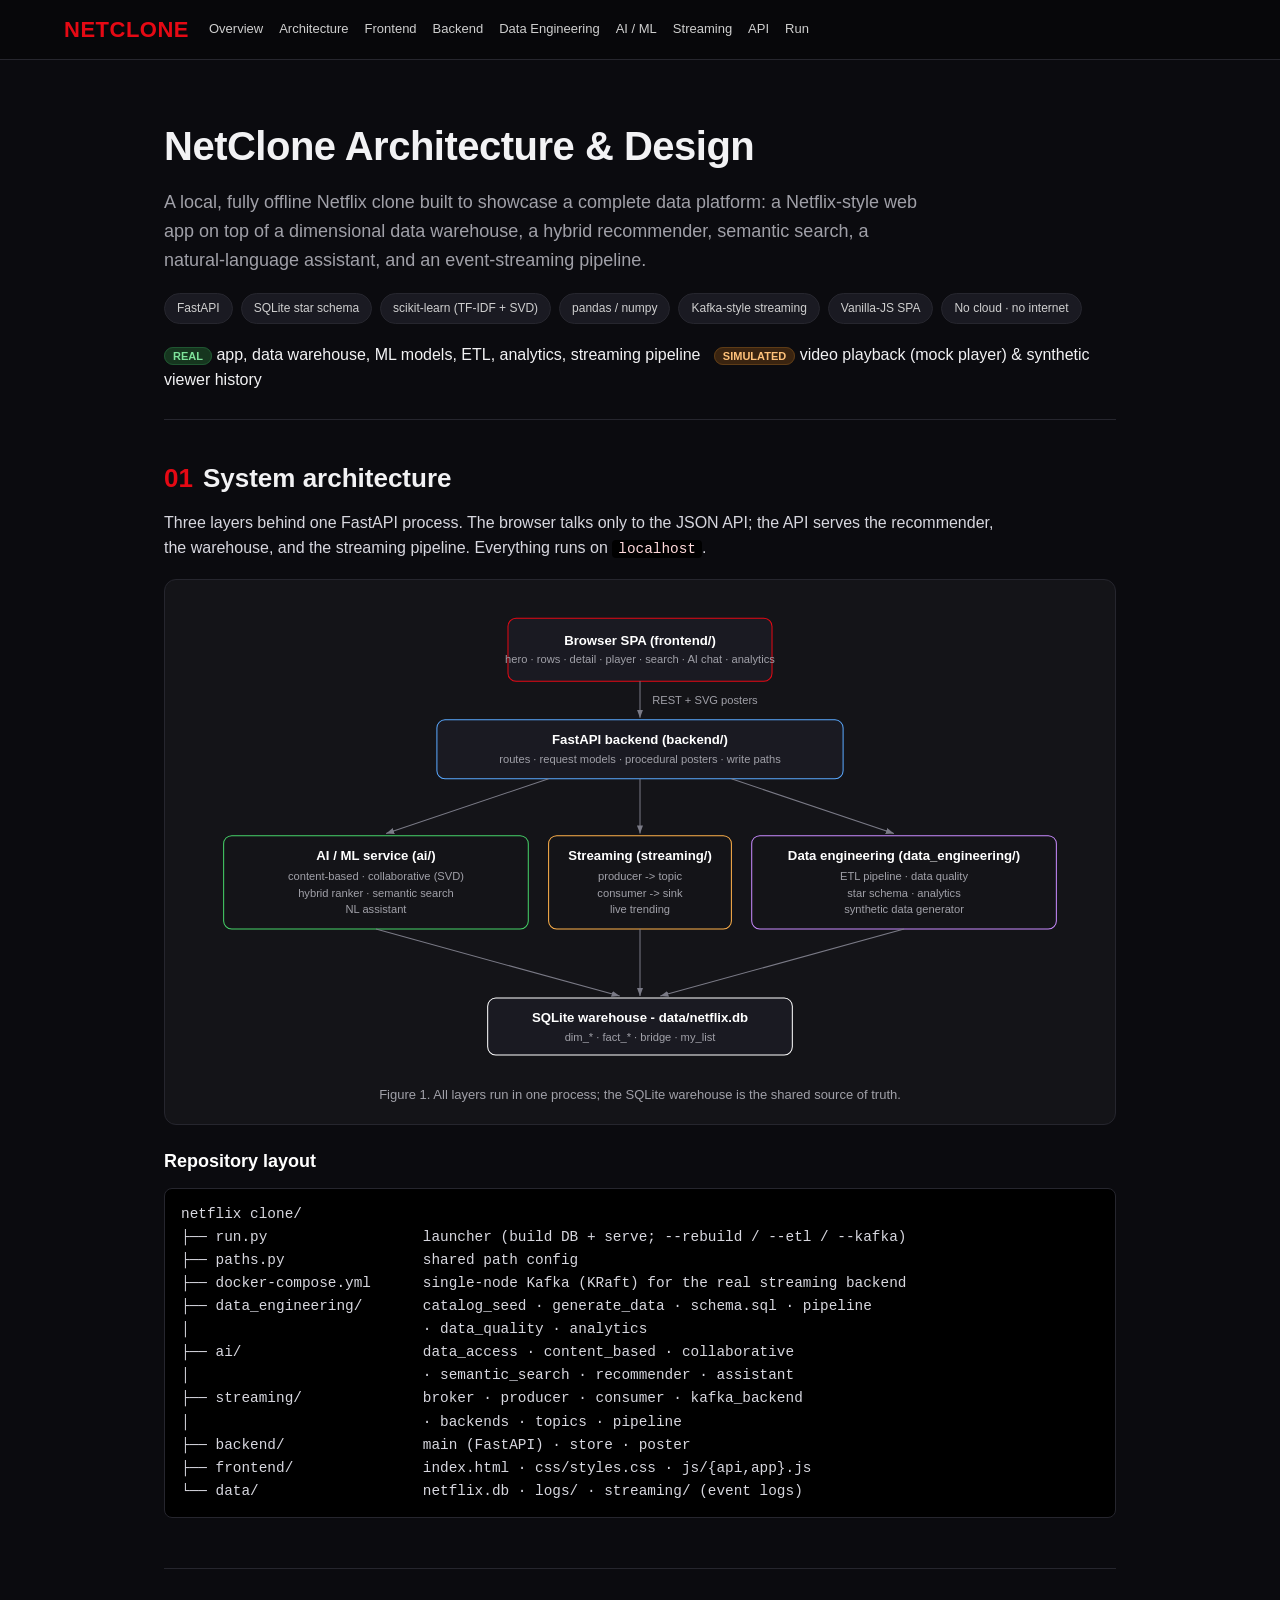
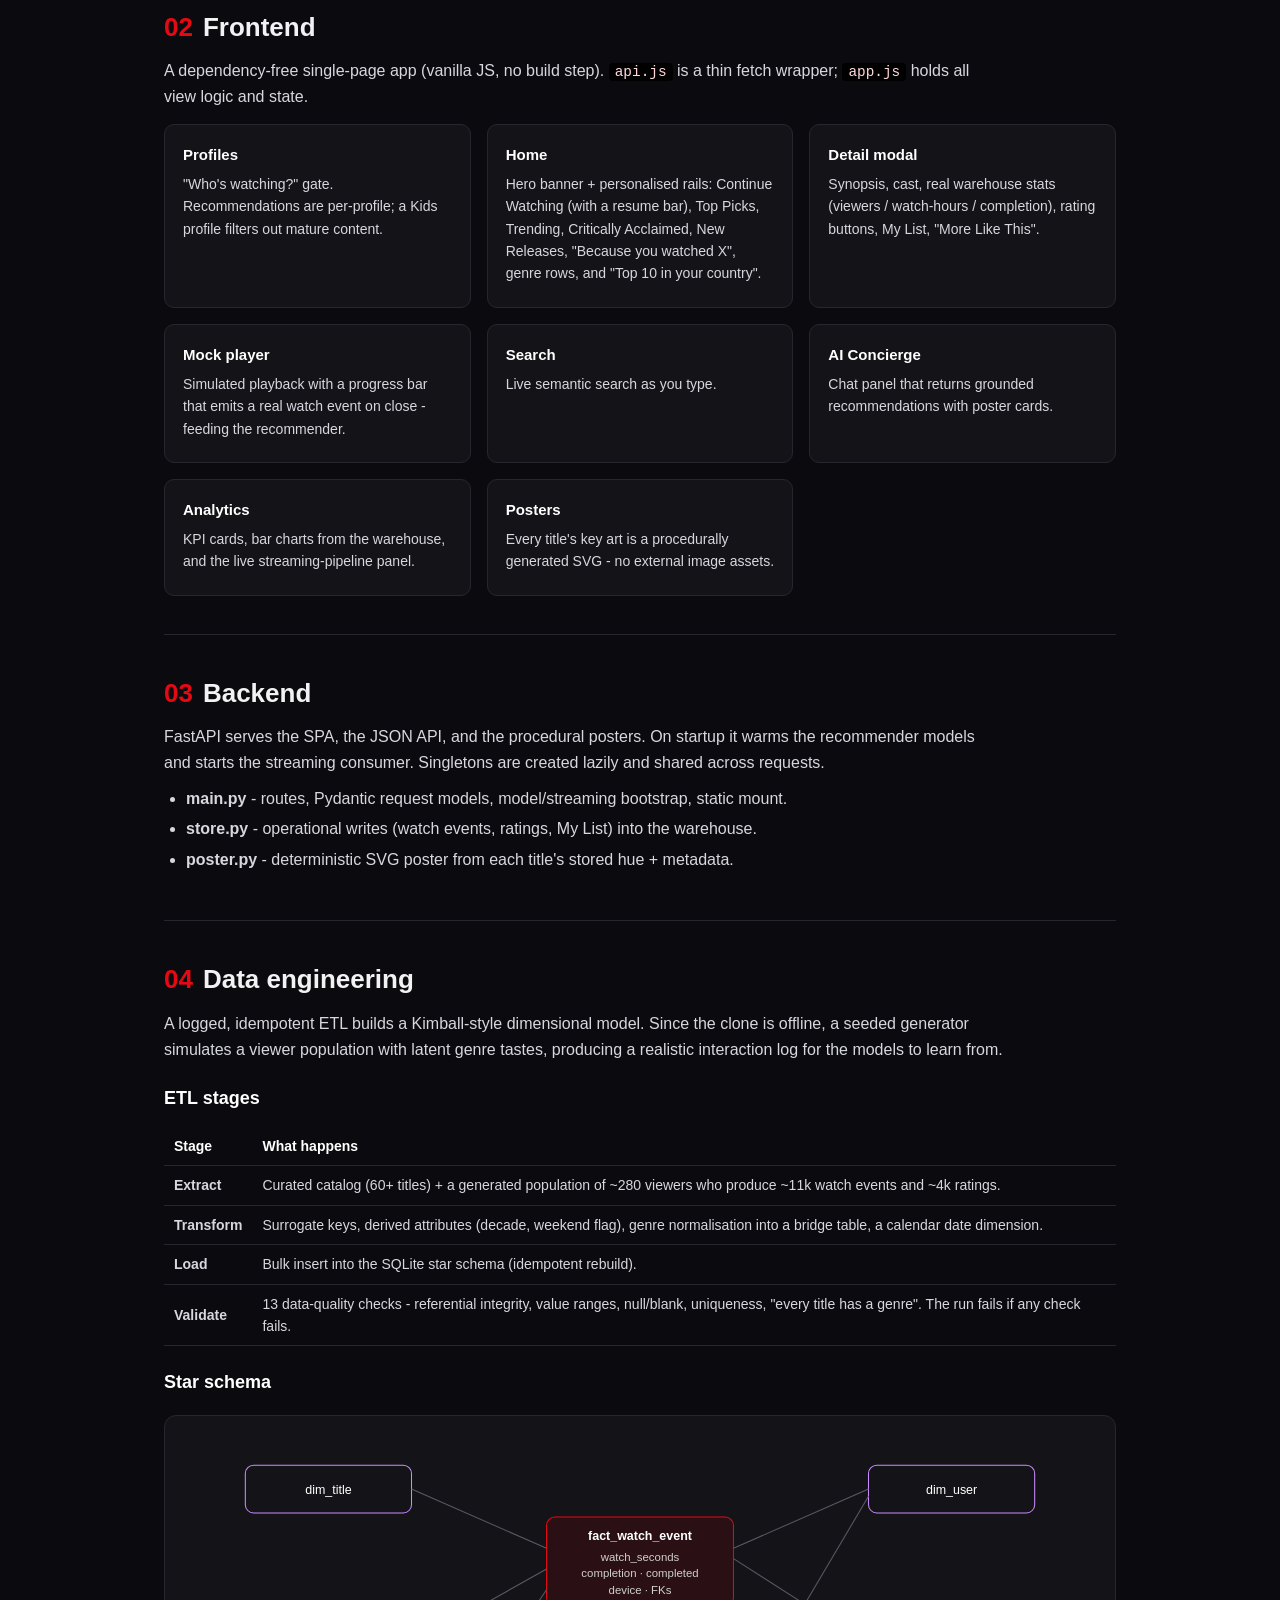
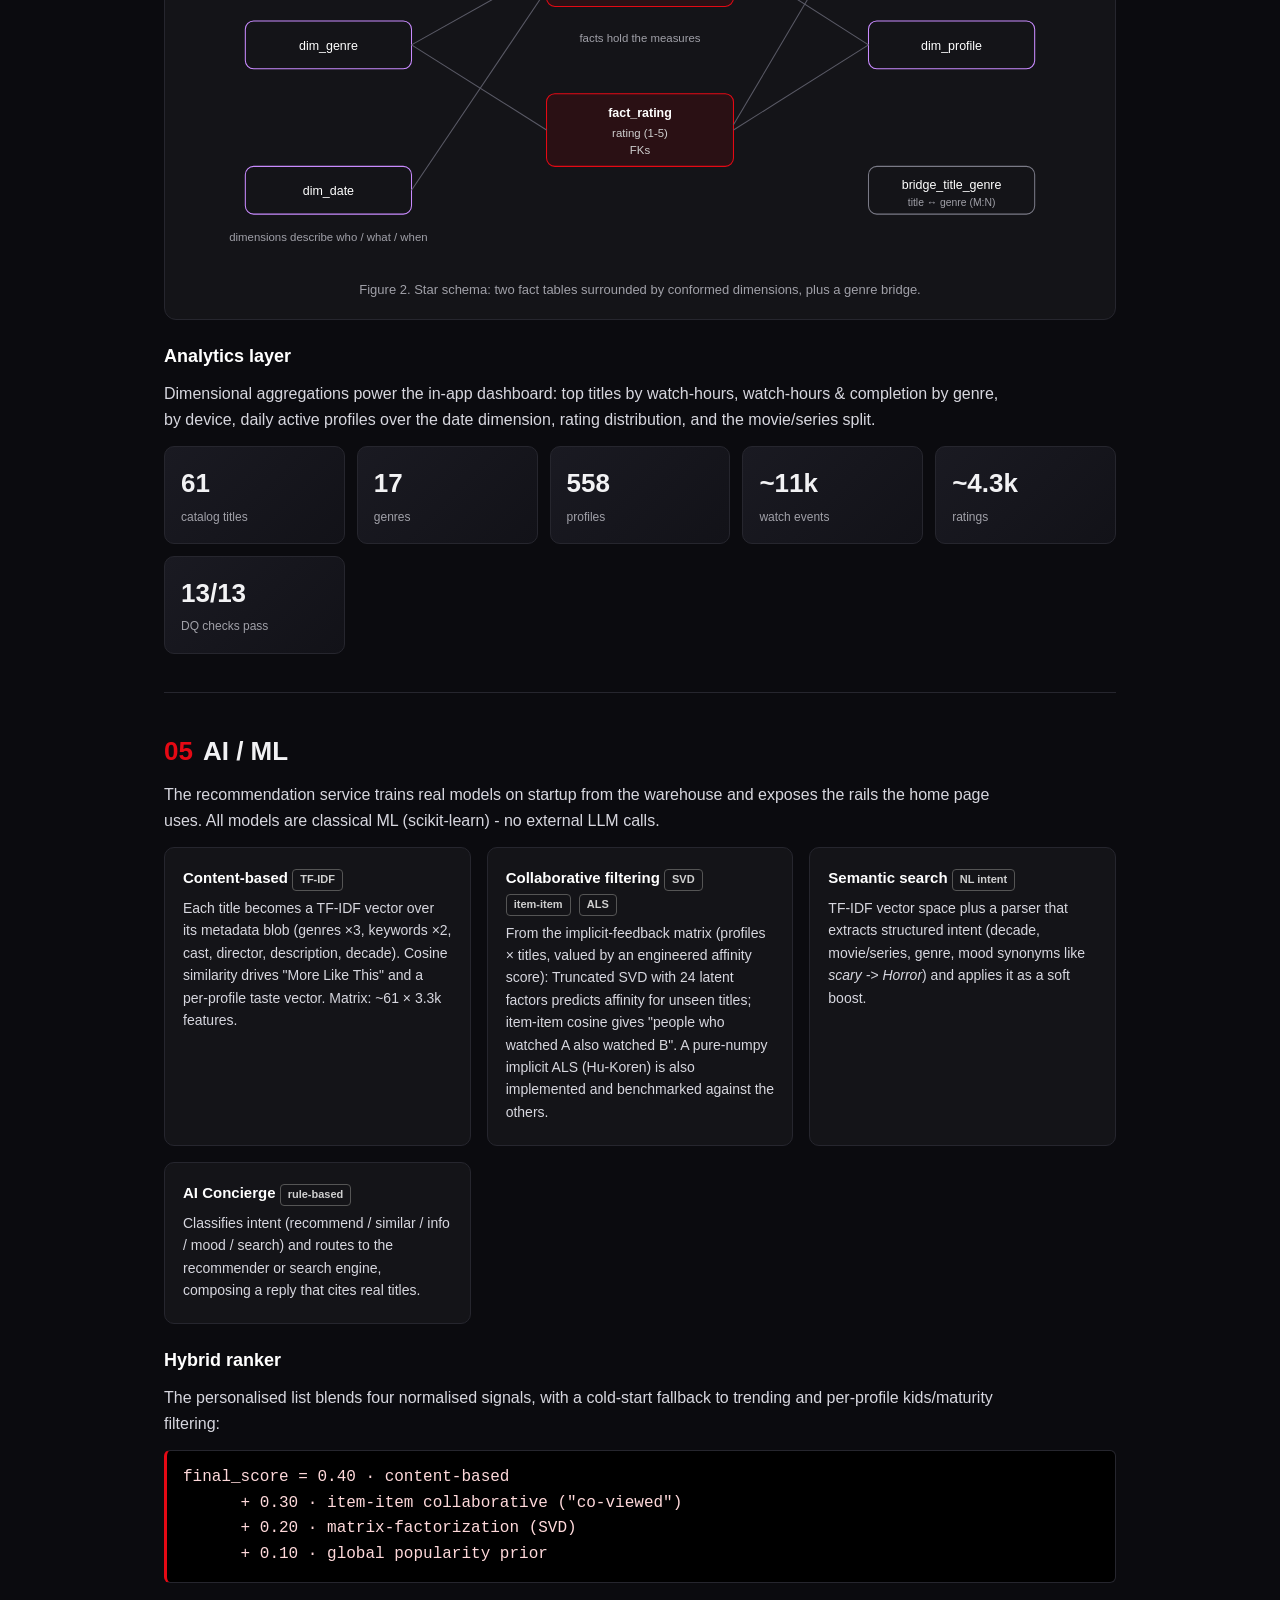
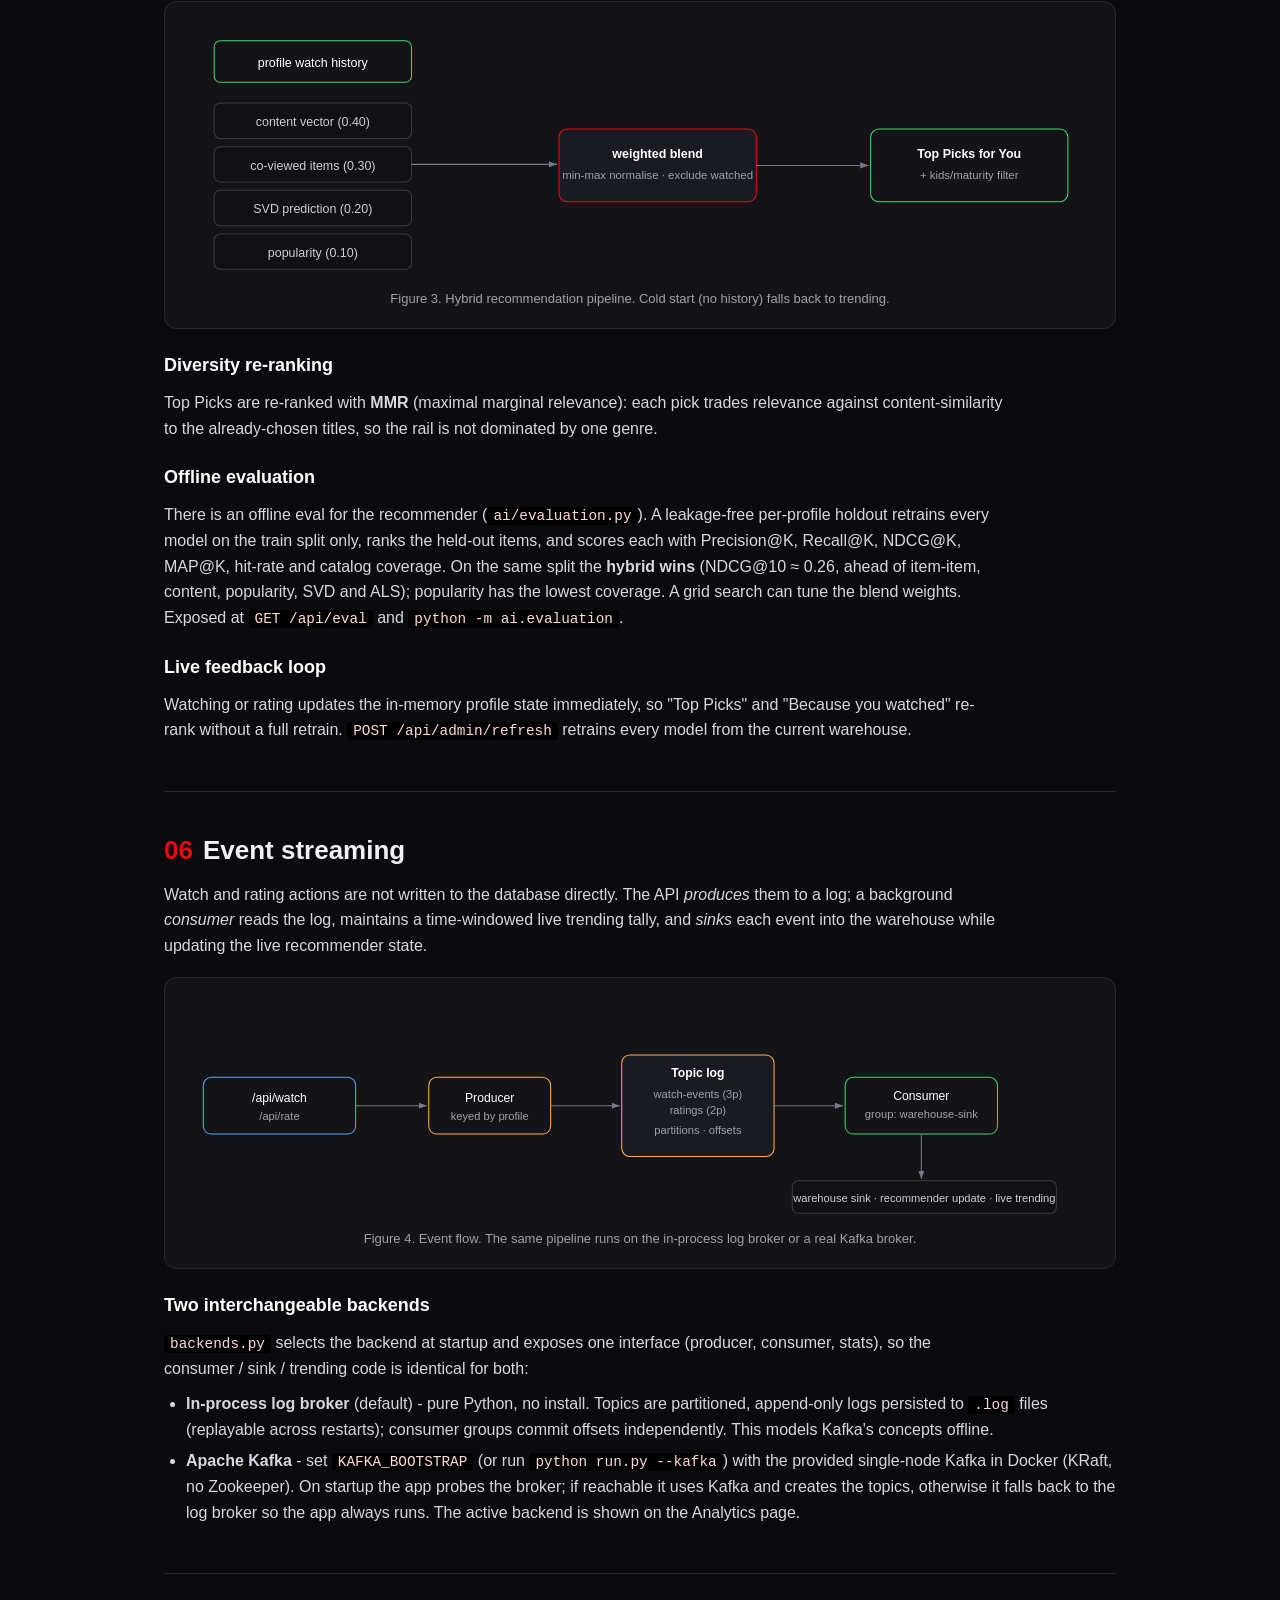
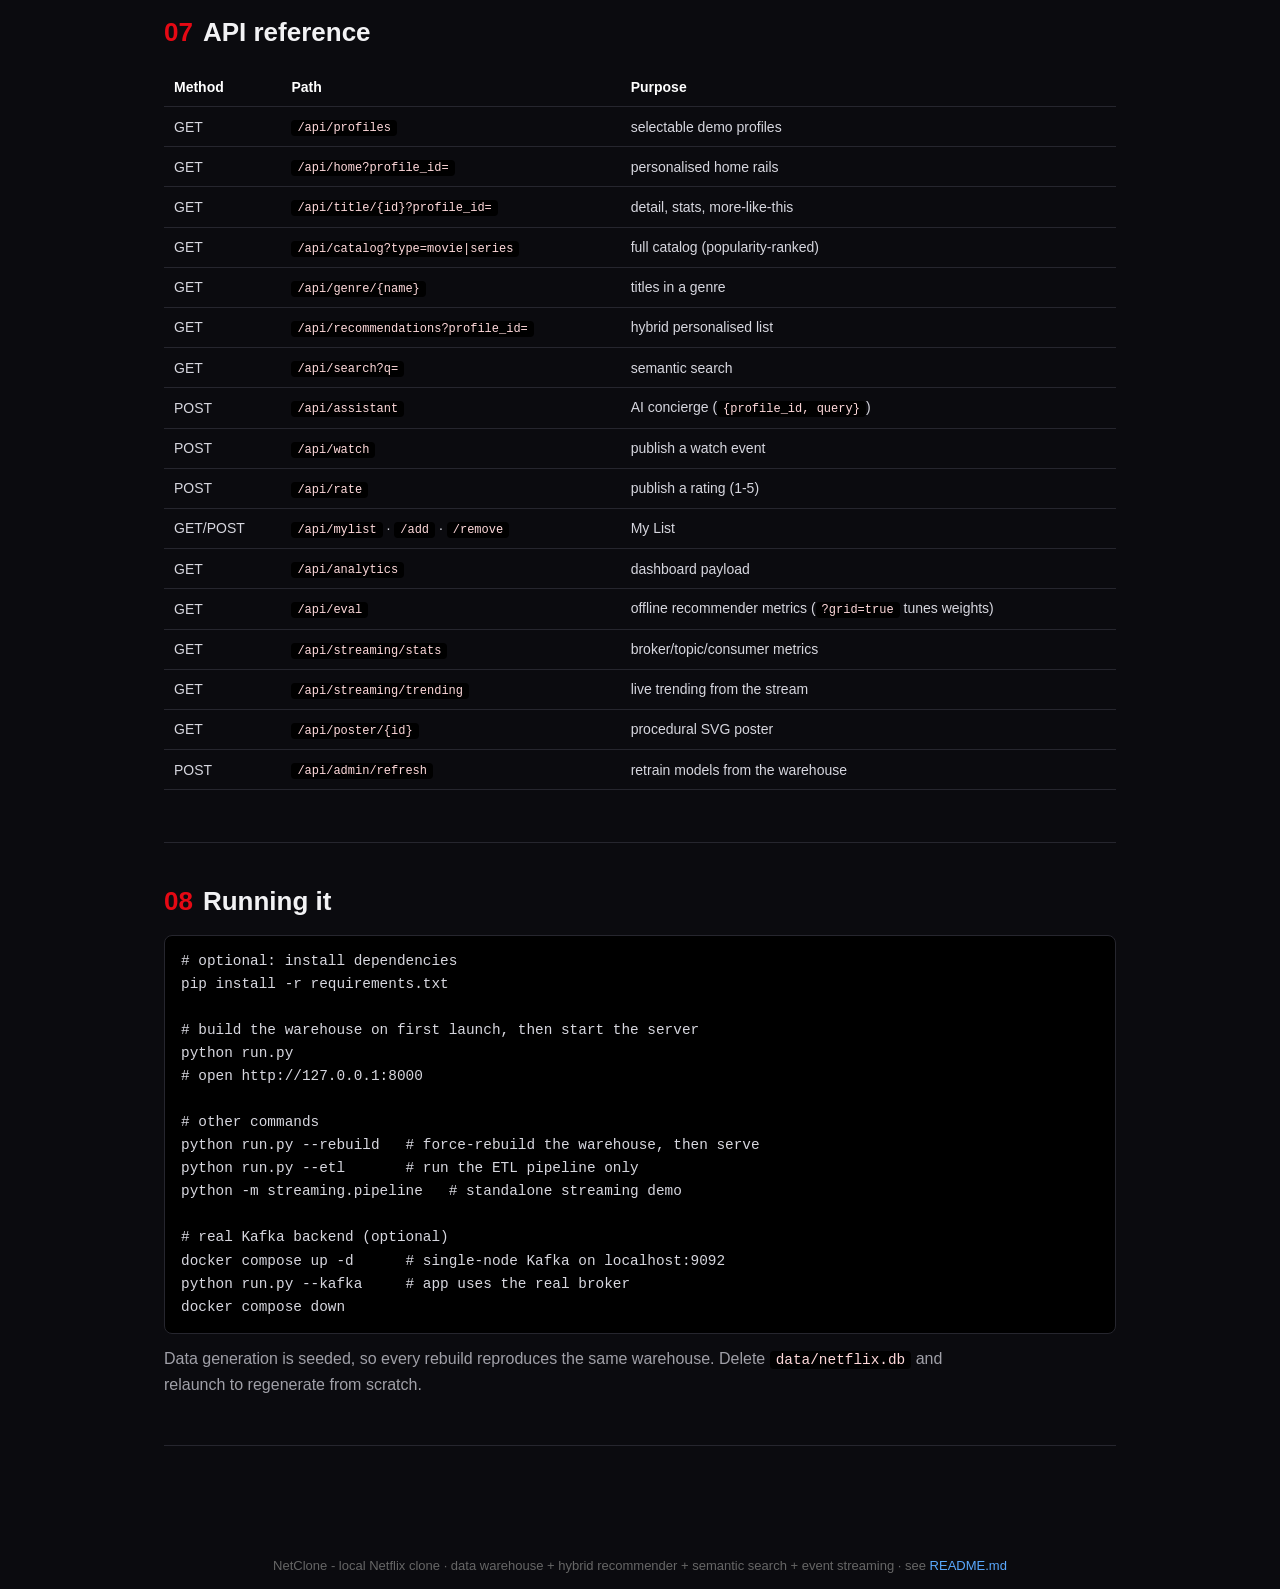
==== ARCHITECTURE.html @ 154ec62e "Add architecture docs and in-app route Introduces a new `ARCHITECTURE.html` with detailed system/des" ====
<!DOCTYPE html>
<html lang="en">
<head>
<meta charset="UTF-8" />
<meta name="viewport" content="width=device-width, initial-scale=1.0" />
<title>NetClone Architecture &amp; Design</title>
<style>
  :root{
    --bg:#0b0b0f; --panel:#141418; --panel2:#1a1a22; --line:#26262e;
    --red:#e50914; --text:#f2f2f4; --muted:#a0a0a8; --accent:#46d369; --blue:#5aa9ff;
  }
  *{box-sizing:border-box;margin:0;padding:0}
  html{scroll-behavior:smooth}
  body{background:var(--bg);color:var(--text);font-family:"Segoe UI",Roboto,Helvetica,Arial,sans-serif;line-height:1.6}
  a{color:var(--blue);text-decoration:none}
  a:hover{text-decoration:underline}
  code{background:#000;padding:1px 6px;border-radius:4px;font-family:Consolas,Menlo,monospace;font-size:.9em;color:#ffd9db}
  pre{background:#000;border:1px solid var(--line);border-radius:8px;padding:14px 16px;overflow:auto;margin:12px 0}
  pre code{background:none;padding:0;color:#d7d7df}

  header.top{position:sticky;top:0;z-index:10;background:rgba(8,8,11,.94);border-bottom:1px solid var(--line);
    display:flex;align-items:center;gap:20px;padding:12px 5vw;flex-wrap:wrap;backdrop-filter:blur(6px)}
  header.top .brand{color:var(--red);font-weight:900;font-size:22px;letter-spacing:.5px}
  header.top nav{display:flex;gap:16px;flex-wrap:wrap}
  header.top nav a{color:#cfcfcf;font-size:13px}
  header.top nav a:hover{color:#fff;text-decoration:none}

  .wrap{max-width:1080px;margin:0 auto;padding:0 5vw 80px}
  .hero{padding:54px 0 26px;border-bottom:1px solid var(--line)}
  .hero h1{font-size:40px;font-weight:900;letter-spacing:-.5px}
  .hero p.lead{color:var(--muted);font-size:18px;margin-top:10px;max-width:760px}
  .badges{display:flex;gap:8px;flex-wrap:wrap;margin-top:18px}
  .badge{background:var(--panel2);border:1px solid var(--line);border-radius:20px;padding:5px 12px;font-size:12px;color:#cfcfcf}

  section{padding:38px 0;border-bottom:1px solid var(--line)}
  section h2{font-size:26px;font-weight:800;margin-bottom:6px}
  section h2 .num{color:var(--red);margin-right:10px}
  section h3{font-size:18px;margin:22px 0 8px;color:#fff}
  section p{color:#d7d7df;margin:10px 0;max-width:840px}
  section ul{margin:10px 0 10px 22px;color:#d7d7df}
  section li{margin:5px 0}
  .muted{color:var(--muted)}
  .grid2{display:grid;grid-template-columns:repeat(auto-fit,minmax(280px,1fr));gap:16px;margin-top:14px}
  .card{background:var(--panel);border:1px solid var(--line);border-radius:10px;padding:18px}
  .card h4{font-size:15px;margin-bottom:6px;color:#fff}
  .card p{font-size:14px;margin:4px 0}
  .tag{display:inline-block;border:1px solid #555;border-radius:4px;padding:1px 7px;font-size:11px;color:#cfcfcf;margin-right:4px}
  .figure{background:var(--panel);border:1px solid var(--line);border-radius:12px;padding:18px;margin:18px 0;overflow:auto}
  .figure svg{display:block;margin:0 auto;width:100%;height:auto;max-width:920px}
  .cap{color:var(--muted);font-size:13px;text-align:center;margin-top:10px}

  table{width:100%;border-collapse:collapse;margin:14px 0;font-size:14px}
  th,td{text-align:left;padding:8px 10px;border-bottom:1px solid var(--line)}
  th{color:#fff;font-weight:700}
  td{color:#d7d7df}
  td code{font-size:12px}
  .kpis{display:grid;grid-template-columns:repeat(auto-fit,minmax(150px,1fr));gap:12px;margin-top:14px}
  .kpi{background:linear-gradient(135deg,#1a1a22,#121218);border:1px solid var(--line);border-radius:10px;padding:16px}
  .kpi .v{font-size:26px;font-weight:800}
  .kpi .l{color:var(--muted);font-size:12px;margin-top:3px}
  .formula{background:#000;border:1px solid var(--line);border-left:3px solid var(--red);border-radius:6px;
    padding:14px 16px;font-family:Consolas,monospace;color:#ffd9db;margin:14px 0;overflow:auto}
  footer{padding:30px 5vw;color:#666;font-size:13px;text-align:center}
  .pill{font-size:11px;padding:2px 8px;border-radius:10px;font-weight:700}
  .pill.real{background:#16361f;color:#7ee29a;border:1px solid #1f5631}
  .pill.sim{background:#3a2410;color:#ffc27a;border:1px solid #5e3c16}
</style>
</head>
<body>

<header class="top">
  <span class="brand">NETCLONE</span>
  <nav>
    <a href="#overview">Overview</a>
    <a href="#architecture">Architecture</a>
    <a href="#frontend">Frontend</a>
    <a href="#backend">Backend</a>
    <a href="#data">Data Engineering</a>
    <a href="#ai">AI / ML</a>
    <a href="#streaming">Streaming</a>
    <a href="#api">API</a>
    <a href="#run">Run</a>
  </nav>
</header>

<div class="wrap">

  <div class="hero" id="overview">
    <h1>NetClone Architecture &amp; Design</h1>
    <p class="lead">A local, fully offline Netflix clone built to showcase a complete data platform:
    a Netflix-style web app on top of a dimensional data warehouse, a hybrid recommender, semantic
    search, a natural-language assistant, and an event-streaming pipeline.</p>
    <div class="badges">
      <span class="badge">FastAPI</span>
      <span class="badge">SQLite star schema</span>
      <span class="badge">scikit-learn (TF-IDF + SVD)</span>
      <span class="badge">pandas / numpy</span>
      <span class="badge">Kafka-style streaming</span>
      <span class="badge">Vanilla-JS SPA</span>
      <span class="badge">No cloud · no internet</span>
    </div>
    <p style="margin-top:18px"><span class="pill real">REAL</span> app, data warehouse, ML models, ETL, analytics, streaming pipeline &nbsp;
       <span class="pill sim">SIMULATED</span> video playback (mock player) &amp; synthetic viewer history</p>
  </div>

  <!-- ARCHITECTURE -->
  <section id="architecture">
    <h2><span class="num">01</span>System architecture</h2>
    <p>Three layers behind one FastAPI process. The browser talks only to the JSON API; the API
    serves the recommender, the warehouse, and the streaming pipeline. Everything runs on
    <code>localhost</code>.</p>

    <div class="figure">
      <svg viewBox="0 0 900 470" xmlns="http://www.w3.org/2000/svg" font-family="Segoe UI, Arial" font-size="13">
        <defs>
          <marker id="arr" markerWidth="10" markerHeight="10" refX="8" refY="3" orient="auto">
            <path d="M0,0 L8,3 L0,6 Z" fill="#7a7a86"/>
          </marker>
        </defs>
        <!-- Browser -->
        <rect x="320" y="20" width="260" height="62" rx="8" fill="#1a1a22" stroke="#e50914"/>
        <text x="450" y="46" text-anchor="middle" fill="#fff" font-weight="700">Browser SPA (frontend/)</text>
        <text x="450" y="64" text-anchor="middle" fill="#a0a0a8" font-size="11">hero · rows · detail · player · search · AI chat · analytics</text>

        <!-- arrow down -->
        <line x1="450" y1="82" x2="450" y2="118" stroke="#7a7a86" marker-end="url(#arr)"/>
        <text x="462" y="104" fill="#a0a0a8" font-size="11">REST + SVG posters</text>

        <!-- Backend -->
        <rect x="250" y="120" width="400" height="58" rx="8" fill="#1a1a22" stroke="#5aa9ff"/>
        <text x="450" y="144" text-anchor="middle" fill="#fff" font-weight="700">FastAPI backend (backend/)</text>
        <text x="450" y="162" text-anchor="middle" fill="#a0a0a8" font-size="11">routes · request models · procedural posters · write paths</text>

        <!-- three services -->
        <!-- AI -->
        <line x1="360" y1="178" x2="200" y2="232" stroke="#7a7a86" marker-end="url(#arr)"/>
        <rect x="40" y="234" width="300" height="92" rx="8" fill="#141418" stroke="#46d369"/>
        <text x="190" y="258" text-anchor="middle" fill="#fff" font-weight="700">AI / ML service (ai/)</text>
        <text x="190" y="278" text-anchor="middle" fill="#a0a0a8" font-size="11">content-based · collaborative (SVD)</text>
        <text x="190" y="294" text-anchor="middle" fill="#a0a0a8" font-size="11">hybrid ranker · semantic search</text>
        <text x="190" y="310" text-anchor="middle" fill="#a0a0a8" font-size="11">NL assistant</text>

        <!-- Streaming -->
        <line x1="450" y1="178" x2="450" y2="232" stroke="#7a7a86" marker-end="url(#arr)"/>
        <rect x="360" y="234" width="180" height="92" rx="8" fill="#141418" stroke="#ffb14a"/>
        <text x="450" y="258" text-anchor="middle" fill="#fff" font-weight="700">Streaming (streaming/)</text>
        <text x="450" y="278" text-anchor="middle" fill="#a0a0a8" font-size="11">producer -> topic</text>
        <text x="450" y="294" text-anchor="middle" fill="#a0a0a8" font-size="11">consumer -> sink</text>
        <text x="450" y="310" text-anchor="middle" fill="#a0a0a8" font-size="11">live trending</text>

        <!-- Data eng -->
        <line x1="540" y1="178" x2="700" y2="232" stroke="#7a7a86" marker-end="url(#arr)"/>
        <rect x="560" y="234" width="300" height="92" rx="8" fill="#141418" stroke="#c98bff"/>
        <text x="710" y="258" text-anchor="middle" fill="#fff" font-weight="700">Data engineering (data_engineering/)</text>
        <text x="710" y="278" text-anchor="middle" fill="#a0a0a8" font-size="11">ETL pipeline · data quality</text>
        <text x="710" y="294" text-anchor="middle" fill="#a0a0a8" font-size="11">star schema · analytics</text>
        <text x="710" y="310" text-anchor="middle" fill="#a0a0a8" font-size="11">synthetic data generator</text>

        <!-- DB -->
        <line x1="190" y1="326" x2="430" y2="392" stroke="#7a7a86" marker-end="url(#arr)"/>
        <line x1="450" y1="326" x2="450" y2="392" stroke="#7a7a86" marker-end="url(#arr)"/>
        <line x1="710" y1="326" x2="470" y2="392" stroke="#7a7a86" marker-end="url(#arr)"/>
        <rect x="300" y="394" width="300" height="56" rx="8" fill="#1a1a22" stroke="#fff"/>
        <text x="450" y="418" text-anchor="middle" fill="#fff" font-weight="700">SQLite warehouse - data/netflix.db</text>
        <text x="450" y="436" text-anchor="middle" fill="#a0a0a8" font-size="11">dim_* · fact_* · bridge · my_list</text>
      </svg>
      <div class="cap">Figure 1. All layers run in one process; the SQLite warehouse is the shared source of truth.</div>
    </div>

    <h3>Repository layout</h3>
<pre><code>netflix clone/
├── run.py                  launcher (build DB + serve; --rebuild / --etl / --kafka)
├── paths.py                shared path config
├── docker-compose.yml      single-node Kafka (KRaft) for the real streaming backend
├── data_engineering/       catalog_seed · generate_data · schema.sql · pipeline
│                           · data_quality · analytics
├── ai/                     data_access · content_based · collaborative
│                           · semantic_search · recommender · assistant
├── streaming/              broker · producer · consumer · kafka_backend
│                           · backends · topics · pipeline
├── backend/                main (FastAPI) · store · poster
├── frontend/               index.html · css/styles.css · js/{api,app}.js
└── data/                   netflix.db · logs/ · streaming/ (event logs)</code></pre>
  </section>

  <!-- FRONTEND -->
  <section id="frontend">
    <h2><span class="num">02</span>Frontend</h2>
    <p>A dependency-free single-page app (vanilla JS, no build step). <code>api.js</code> is a thin
    fetch wrapper; <code>app.js</code> holds all view logic and state.</p>
    <div class="grid2">
      <div class="card"><h4>Profiles</h4><p>"Who's watching?" gate. Recommendations are per-profile; a Kids profile filters out mature content.</p></div>
      <div class="card"><h4>Home</h4><p>Hero banner + personalised rails: Continue Watching (with a resume bar), Top Picks, Trending, Critically Acclaimed, New Releases, "Because you watched X", genre rows, and "Top 10 in your country".</p></div>
      <div class="card"><h4>Detail modal</h4><p>Synopsis, cast, real warehouse stats (viewers / watch-hours / completion), rating buttons, My List, "More Like This".</p></div>
      <div class="card"><h4>Mock player</h4><p>Simulated playback with a progress bar that emits a real watch event on close - feeding the recommender.</p></div>
      <div class="card"><h4>Search</h4><p>Live semantic search as you type.</p></div>
      <div class="card"><h4>AI Concierge</h4><p>Chat panel that returns grounded recommendations with poster cards.</p></div>
      <div class="card"><h4>Analytics</h4><p>KPI cards, bar charts from the warehouse, and the live streaming-pipeline panel.</p></div>
      <div class="card"><h4>Posters</h4><p>Every title's key art is a procedurally generated SVG - no external image assets.</p></div>
    </div>
  </section>

  <!-- BACKEND -->
  <section id="backend">
    <h2><span class="num">03</span>Backend</h2>
    <p>FastAPI serves the SPA, the JSON API, and the procedural posters. On startup it warms the
    recommender models and starts the streaming consumer. Singletons are created lazily and shared
    across requests.</p>
    <ul>
      <li><b>main.py</b> - routes, Pydantic request models, model/streaming bootstrap, static mount.</li>
      <li><b>store.py</b> - operational writes (watch events, ratings, My List) into the warehouse.</li>
      <li><b>poster.py</b> - deterministic SVG poster from each title's stored hue + metadata.</li>
    </ul>
  </section>

  <!-- DATA ENGINEERING -->
  <section id="data">
    <h2><span class="num">04</span>Data engineering</h2>
    <p>A logged, idempotent ETL builds a Kimball-style dimensional model. Since the clone is offline,
    a seeded generator simulates a viewer population with latent genre tastes, producing a realistic
    interaction log for the models to learn from.</p>

    <h3>ETL stages</h3>
    <table>
      <tr><th>Stage</th><th>What happens</th></tr>
      <tr><td><b>Extract</b></td><td>Curated catalog (60+ titles) + a generated population of ~280 viewers who produce ~11k watch events and ~4k ratings.</td></tr>
      <tr><td><b>Transform</b></td><td>Surrogate keys, derived attributes (decade, weekend flag), genre normalisation into a bridge table, a calendar date dimension.</td></tr>
      <tr><td><b>Load</b></td><td>Bulk insert into the SQLite star schema (idempotent rebuild).</td></tr>
      <tr><td><b>Validate</b></td><td>13 data-quality checks - referential integrity, value ranges, null/blank, uniqueness, "every title has a genre". The run fails if any check fails.</td></tr>
    </table>

    <h3>Star schema</h3>
    <div class="figure">
      <svg viewBox="0 0 880 420" xmlns="http://www.w3.org/2000/svg" font-family="Segoe UI, Arial" font-size="12">
        <!-- center facts -->
        <rect x="350" y="80" width="180" height="86" rx="8" fill="#2a1014" stroke="#e50914"/>
        <text x="440" y="102" text-anchor="middle" fill="#fff" font-weight="700">fact_watch_event</text>
        <text x="440" y="122" text-anchor="middle" fill="#cfcfcf" font-size="11">watch_seconds</text>
        <text x="440" y="138" text-anchor="middle" fill="#cfcfcf" font-size="11">completion · completed</text>
        <text x="440" y="154" text-anchor="middle" fill="#cfcfcf" font-size="11">device · FKs</text>

        <rect x="350" y="250" width="180" height="70" rx="8" fill="#2a1014" stroke="#e50914"/>
        <text x="440" y="272" text-anchor="middle" fill="#fff" font-weight="700">fact_rating</text>
        <text x="440" y="292" text-anchor="middle" fill="#cfcfcf" font-size="11">rating (1-5)</text>
        <text x="440" y="308" text-anchor="middle" fill="#cfcfcf" font-size="11">FKs</text>

        <!-- dims -->
        <rect x="60" y="30" width="160" height="46" rx="8" fill="#141418" stroke="#c98bff"/>
        <text x="140" y="58" text-anchor="middle" fill="#fff">dim_title</text>
        <rect x="60" y="180" width="160" height="46" rx="8" fill="#141418" stroke="#c98bff"/>
        <text x="140" y="208" text-anchor="middle" fill="#fff">dim_genre</text>
        <rect x="60" y="320" width="160" height="46" rx="8" fill="#141418" stroke="#c98bff"/>
        <text x="140" y="348" text-anchor="middle" fill="#fff">dim_date</text>
        <rect x="660" y="30" width="160" height="46" rx="8" fill="#141418" stroke="#c98bff"/>
        <text x="740" y="58" text-anchor="middle" fill="#fff">dim_user</text>
        <rect x="660" y="180" width="160" height="46" rx="8" fill="#141418" stroke="#c98bff"/>
        <text x="740" y="208" text-anchor="middle" fill="#fff">dim_profile</text>
        <rect x="660" y="320" width="160" height="46" rx="8" fill="#141418" stroke="#7a7a86"/>
        <text x="740" y="342" text-anchor="middle" fill="#fff">bridge_title_genre</text>
        <text x="740" y="358" text-anchor="middle" fill="#a0a0a8" font-size="10">title ↔ genre (M:N)</text>

        <!-- links -->
        <g stroke="#5a5a66">
          <line x1="220" y1="53" x2="350" y2="110"/>
          <line x1="220" y1="203" x2="350" y2="130"/>
          <line x1="220" y1="343" x2="350" y2="150"/>
          <line x1="660" y1="203" x2="530" y2="120"/>
          <line x1="660" y1="53" x2="530" y2="110"/>
          <line x1="350" y1="285" x2="220" y2="203"/>
          <line x1="530" y1="285" x2="660" y2="203"/>
          <line x1="530" y1="280" x2="660" y2="60"/>
        </g>
        <text x="140" y="392" text-anchor="middle" fill="#a0a0a8" font-size="11">dimensions describe who / what / when</text>
        <text x="440" y="200" text-anchor="middle" fill="#a0a0a8" font-size="11">facts hold the measures</text>
      </svg>
      <div class="cap">Figure 2. Star schema: two fact tables surrounded by conformed dimensions, plus a genre bridge.</div>
    </div>

    <h3>Analytics layer</h3>
    <p>Dimensional aggregations power the in-app dashboard: top titles by watch-hours, watch-hours &amp;
    completion by genre, by device, daily active profiles over the date dimension, rating distribution,
    and the movie/series split.</p>
    <div class="kpis">
      <div class="kpi"><div class="v">61</div><div class="l">catalog titles</div></div>
      <div class="kpi"><div class="v">17</div><div class="l">genres</div></div>
      <div class="kpi"><div class="v">558</div><div class="l">profiles</div></div>
      <div class="kpi"><div class="v">~11k</div><div class="l">watch events</div></div>
      <div class="kpi"><div class="v">~4.3k</div><div class="l">ratings</div></div>
      <div class="kpi"><div class="v">13/13</div><div class="l">DQ checks pass</div></div>
    </div>
  </section>

  <!-- AI / ML -->
  <section id="ai">
    <h2><span class="num">05</span>AI / ML</h2>
    <p>The recommendation service trains real models on startup from the warehouse and exposes the
    rails the home page uses. All models are classical ML (scikit-learn) - no external LLM calls.</p>

    <div class="grid2">
      <div class="card">
        <h4>Content-based <span class="tag">TF-IDF</span></h4>
        <p>Each title becomes a TF-IDF vector over its metadata blob (genres ×3, keywords ×2, cast,
        director, description, decade). Cosine similarity drives "More Like This" and a per-profile
        taste vector. Matrix: ~61 × 3.3k features.</p>
      </div>
      <div class="card">
        <h4>Collaborative filtering <span class="tag">SVD</span> <span class="tag">item-item</span> <span class="tag">ALS</span></h4>
        <p>From the implicit-feedback matrix (profiles × titles, valued by an engineered affinity score):
        Truncated SVD with 24 latent factors predicts affinity for unseen titles; item-item cosine gives
        "people who watched A also watched B". A pure-numpy implicit ALS (Hu-Koren) is also implemented
        and benchmarked against the others.</p>
      </div>
      <div class="card">
        <h4>Semantic search <span class="tag">NL intent</span></h4>
        <p>TF-IDF vector space plus a parser that extracts structured intent (decade, movie/series,
        genre, mood synonyms like <i>scary -> Horror</i>) and applies it as a soft boost.</p>
      </div>
      <div class="card">
        <h4>AI Concierge <span class="tag">rule-based</span></h4>
        <p>Classifies intent (recommend / similar / info / mood / search) and routes to the recommender
        or search engine, composing a reply that cites real titles.</p>
      </div>
    </div>

    <h3>Hybrid ranker</h3>
    <p>The personalised list blends four normalised signals, with a cold-start fallback to trending and
    per-profile kids/maturity filtering:</p>
    <div class="formula">final_score = 0.40 · content-based<br>
            &nbsp;&nbsp;&nbsp;&nbsp;&nbsp;&nbsp;+ 0.30 · item-item collaborative ("co-viewed")<br>
            &nbsp;&nbsp;&nbsp;&nbsp;&nbsp;&nbsp;+ 0.20 · matrix-factorization (SVD)<br>
            &nbsp;&nbsp;&nbsp;&nbsp;&nbsp;&nbsp;+ 0.10 · global popularity prior</div>

    <div class="figure">
      <svg viewBox="0 0 880 250" xmlns="http://www.w3.org/2000/svg" font-family="Segoe UI, Arial" font-size="12">
        <defs>
          <marker id="a2" markerWidth="10" markerHeight="10" refX="8" refY="3" orient="auto"><path d="M0,0 L8,3 L0,6 Z" fill="#7a7a86"/></marker>
        </defs>
        <rect x="30" y="20" width="190" height="40" rx="6" fill="#141418" stroke="#46d369"/>
        <text x="125" y="45" text-anchor="middle" fill="#fff">profile watch history</text>

        <rect x="30" y="80" width="190" height="34" rx="6" fill="#101015" stroke="#3a3a44"/>
        <text x="125" y="102" text-anchor="middle" fill="#cfcfcf">content vector (0.40)</text>
        <rect x="30" y="122" width="190" height="34" rx="6" fill="#101015" stroke="#3a3a44"/>
        <text x="125" y="144" text-anchor="middle" fill="#cfcfcf">co-viewed items (0.30)</text>
        <rect x="30" y="164" width="190" height="34" rx="6" fill="#101015" stroke="#3a3a44"/>
        <text x="125" y="186" text-anchor="middle" fill="#cfcfcf">SVD prediction (0.20)</text>
        <rect x="30" y="206" width="190" height="34" rx="6" fill="#101015" stroke="#3a3a44"/>
        <text x="125" y="228" text-anchor="middle" fill="#cfcfcf">popularity (0.10)</text>

        <line x1="220" y1="139" x2="360" y2="139" stroke="#7a7a86" marker-end="url(#a2)"/>
        <rect x="362" y="105" width="190" height="70" rx="8" fill="#1a1a22" stroke="#e50914"/>
        <text x="457" y="133" text-anchor="middle" fill="#fff" font-weight="700">weighted blend</text>
        <text x="457" y="153" text-anchor="middle" fill="#a0a0a8" font-size="11">min-max normalise · exclude watched</text>

        <line x1="552" y1="140" x2="660" y2="140" stroke="#7a7a86" marker-end="url(#a2)"/>
        <rect x="662" y="105" width="190" height="70" rx="8" fill="#141418" stroke="#46d369"/>
        <text x="757" y="133" text-anchor="middle" fill="#fff" font-weight="700">Top Picks for You</text>
        <text x="757" y="153" text-anchor="middle" fill="#a0a0a8" font-size="11">+ kids/maturity filter</text>
      </svg>
      <div class="cap">Figure 3. Hybrid recommendation pipeline. Cold start (no history) falls back to trending.</div>
    </div>

    <h3>Diversity re-ranking</h3>
    <p>Top Picks are re-ranked with <b>MMR</b> (maximal marginal relevance): each pick trades relevance
    against content-similarity to the already-chosen titles, so the rail is not dominated by one genre.</p>

    <h3>Offline evaluation</h3>
    <p>There is an offline eval for the recommender (<code>ai/evaluation.py</code>). A leakage-free
    per-profile holdout retrains every model on the train split only, ranks the held-out items, and scores
    each with Precision@K, Recall@K, NDCG@K, MAP@K, hit-rate and catalog coverage. On the same split the
    <b>hybrid wins</b> (NDCG@10 ≈ 0.26, ahead of item-item, content, popularity, SVD and ALS); popularity
    has the lowest coverage. A grid search can tune the blend weights. Exposed at <code>GET /api/eval</code>
    and <code>python -m ai.evaluation</code>.</p>

    <h3>Live feedback loop</h3>
    <p>Watching or rating updates the in-memory profile state immediately, so "Top Picks" and "Because
    you watched" re-rank without a full retrain. <code>POST /api/admin/refresh</code> retrains every model
    from the current warehouse.</p>
  </section>

  <!-- STREAMING -->
  <section id="streaming">
    <h2><span class="num">06</span>Event streaming</h2>
    <p>Watch and rating actions are not written to the database directly. The API <i>produces</i> them to a
    log; a background <i>consumer</i> reads the log, maintains a time-windowed live trending tally, and
    <i>sinks</i> each event into the warehouse while updating the live recommender state.</p>

    <div class="figure">
      <svg viewBox="0 0 900 220" xmlns="http://www.w3.org/2000/svg" font-family="Segoe UI, Arial" font-size="12">
        <defs>
          <marker id="a3" markerWidth="10" markerHeight="10" refX="8" refY="3" orient="auto"><path d="M0,0 L8,3 L0,6 Z" fill="#7a7a86"/></marker>
        </defs>
        <rect x="20" y="80" width="150" height="56" rx="8" fill="#141418" stroke="#5aa9ff"/>
        <text x="95" y="104" text-anchor="middle" fill="#fff">/api/watch</text>
        <text x="95" y="122" text-anchor="middle" fill="#a0a0a8" font-size="11">/api/rate</text>

        <line x1="170" y1="108" x2="240" y2="108" stroke="#7a7a86" marker-end="url(#a3)"/>
        <rect x="242" y="80" width="120" height="56" rx="8" fill="#141418" stroke="#ffb14a"/>
        <text x="302" y="104" text-anchor="middle" fill="#fff">Producer</text>
        <text x="302" y="122" text-anchor="middle" fill="#a0a0a8" font-size="11">keyed by profile</text>

        <line x1="362" y1="108" x2="430" y2="108" stroke="#7a7a86" marker-end="url(#a3)"/>
        <rect x="432" y="58" width="150" height="100" rx="8" fill="#1a1a22" stroke="#ffb14a"/>
        <text x="507" y="80" text-anchor="middle" fill="#fff" font-weight="700">Topic log</text>
        <text x="507" y="100" text-anchor="middle" fill="#a0a0a8" font-size="11">watch-events (3p)</text>
        <text x="507" y="116" text-anchor="middle" fill="#a0a0a8" font-size="11">ratings (2p)</text>
        <text x="507" y="136" text-anchor="middle" fill="#a0a0a8" font-size="11">partitions · offsets</text>

        <line x1="582" y1="108" x2="650" y2="108" stroke="#7a7a86" marker-end="url(#a3)"/>
        <rect x="652" y="80" width="150" height="56" rx="8" fill="#141418" stroke="#46d369"/>
        <text x="727" y="102" text-anchor="middle" fill="#fff">Consumer</text>
        <text x="727" y="120" text-anchor="middle" fill="#a0a0a8" font-size="11">group: warehouse-sink</text>

        <line x1="727" y1="136" x2="727" y2="180" stroke="#7a7a86" marker-end="url(#a3)"/>
        <rect x="600" y="182" width="260" height="32" rx="6" fill="#101015" stroke="#3a3a44"/>
        <text x="730" y="203" text-anchor="middle" fill="#cfcfcf" font-size="11">warehouse sink · recommender update · live trending</text>
      </svg>
      <div class="cap">Figure 4. Event flow. The same pipeline runs on the in-process log broker or a real Kafka broker.</div>
    </div>

    <h3>Two interchangeable backends</h3>
    <p><code>backends.py</code> selects the backend at startup and exposes one interface (producer,
    consumer, stats), so the consumer / sink / trending code is identical for both:</p>
    <ul>
      <li><b>In-process log broker</b> (default) - pure Python, no install. Topics are partitioned,
      append-only logs persisted to <code>.log</code> files (replayable across restarts); consumer groups
      commit offsets independently. This models Kafka's concepts offline.</li>
      <li><b>Apache Kafka</b> - set <code>KAFKA_BOOTSTRAP</code> (or run <code>python run.py --kafka</code>)
      with the provided single-node Kafka in Docker (KRaft, no Zookeeper). On startup the app probes the
      broker; if reachable it uses Kafka and creates the topics, otherwise it falls back to the log broker
      so the app always runs. The active backend is shown on the Analytics page.</li>
    </ul>
  </section>

  <!-- API -->
  <section id="api">
    <h2><span class="num">07</span>API reference</h2>
    <table>
      <tr><th>Method</th><th>Path</th><th>Purpose</th></tr>
      <tr><td>GET</td><td><code>/api/profiles</code></td><td>selectable demo profiles</td></tr>
      <tr><td>GET</td><td><code>/api/home?profile_id=</code></td><td>personalised home rails</td></tr>
      <tr><td>GET</td><td><code>/api/title/{id}?profile_id=</code></td><td>detail, stats, more-like-this</td></tr>
      <tr><td>GET</td><td><code>/api/catalog?type=movie|series</code></td><td>full catalog (popularity-ranked)</td></tr>
      <tr><td>GET</td><td><code>/api/genre/{name}</code></td><td>titles in a genre</td></tr>
      <tr><td>GET</td><td><code>/api/recommendations?profile_id=</code></td><td>hybrid personalised list</td></tr>
      <tr><td>GET</td><td><code>/api/search?q=</code></td><td>semantic search</td></tr>
      <tr><td>POST</td><td><code>/api/assistant</code></td><td>AI concierge (<code>{profile_id, query}</code>)</td></tr>
      <tr><td>POST</td><td><code>/api/watch</code></td><td>publish a watch event</td></tr>
      <tr><td>POST</td><td><code>/api/rate</code></td><td>publish a rating (1-5)</td></tr>
      <tr><td>GET/POST</td><td><code>/api/mylist</code> · <code>/add</code> · <code>/remove</code></td><td>My List</td></tr>
      <tr><td>GET</td><td><code>/api/analytics</code></td><td>dashboard payload</td></tr>
      <tr><td>GET</td><td><code>/api/eval</code></td><td>offline recommender metrics (<code>?grid=true</code> tunes weights)</td></tr>
      <tr><td>GET</td><td><code>/api/streaming/stats</code></td><td>broker/topic/consumer metrics</td></tr>
      <tr><td>GET</td><td><code>/api/streaming/trending</code></td><td>live trending from the stream</td></tr>
      <tr><td>GET</td><td><code>/api/poster/{id}</code></td><td>procedural SVG poster</td></tr>
      <tr><td>POST</td><td><code>/api/admin/refresh</code></td><td>retrain models from the warehouse</td></tr>
    </table>
  </section>

  <!-- RUN -->
  <section id="run">
    <h2><span class="num">08</span>Running it</h2>
<pre><code># optional: install dependencies
pip install -r requirements.txt

# build the warehouse on first launch, then start the server
python run.py
# open http://127.0.0.1:8000

# other commands
python run.py --rebuild   # force-rebuild the warehouse, then serve
python run.py --etl       # run the ETL pipeline only
python -m streaming.pipeline   # standalone streaming demo

# real Kafka backend (optional)
docker compose up -d      # single-node Kafka on localhost:9092
python run.py --kafka     # app uses the real broker
docker compose down</code></pre>
    <p class="muted">Data generation is seeded, so every rebuild reproduces the same warehouse. Delete
    <code>data/netflix.db</code> and relaunch to regenerate from scratch.</p>
  </section>

</div>

<footer>
  NetClone - local Netflix clone · data warehouse + hybrid recommender + semantic search + event streaming · see <a href="README.md">README.md</a>
</footer>
</body>
</html>
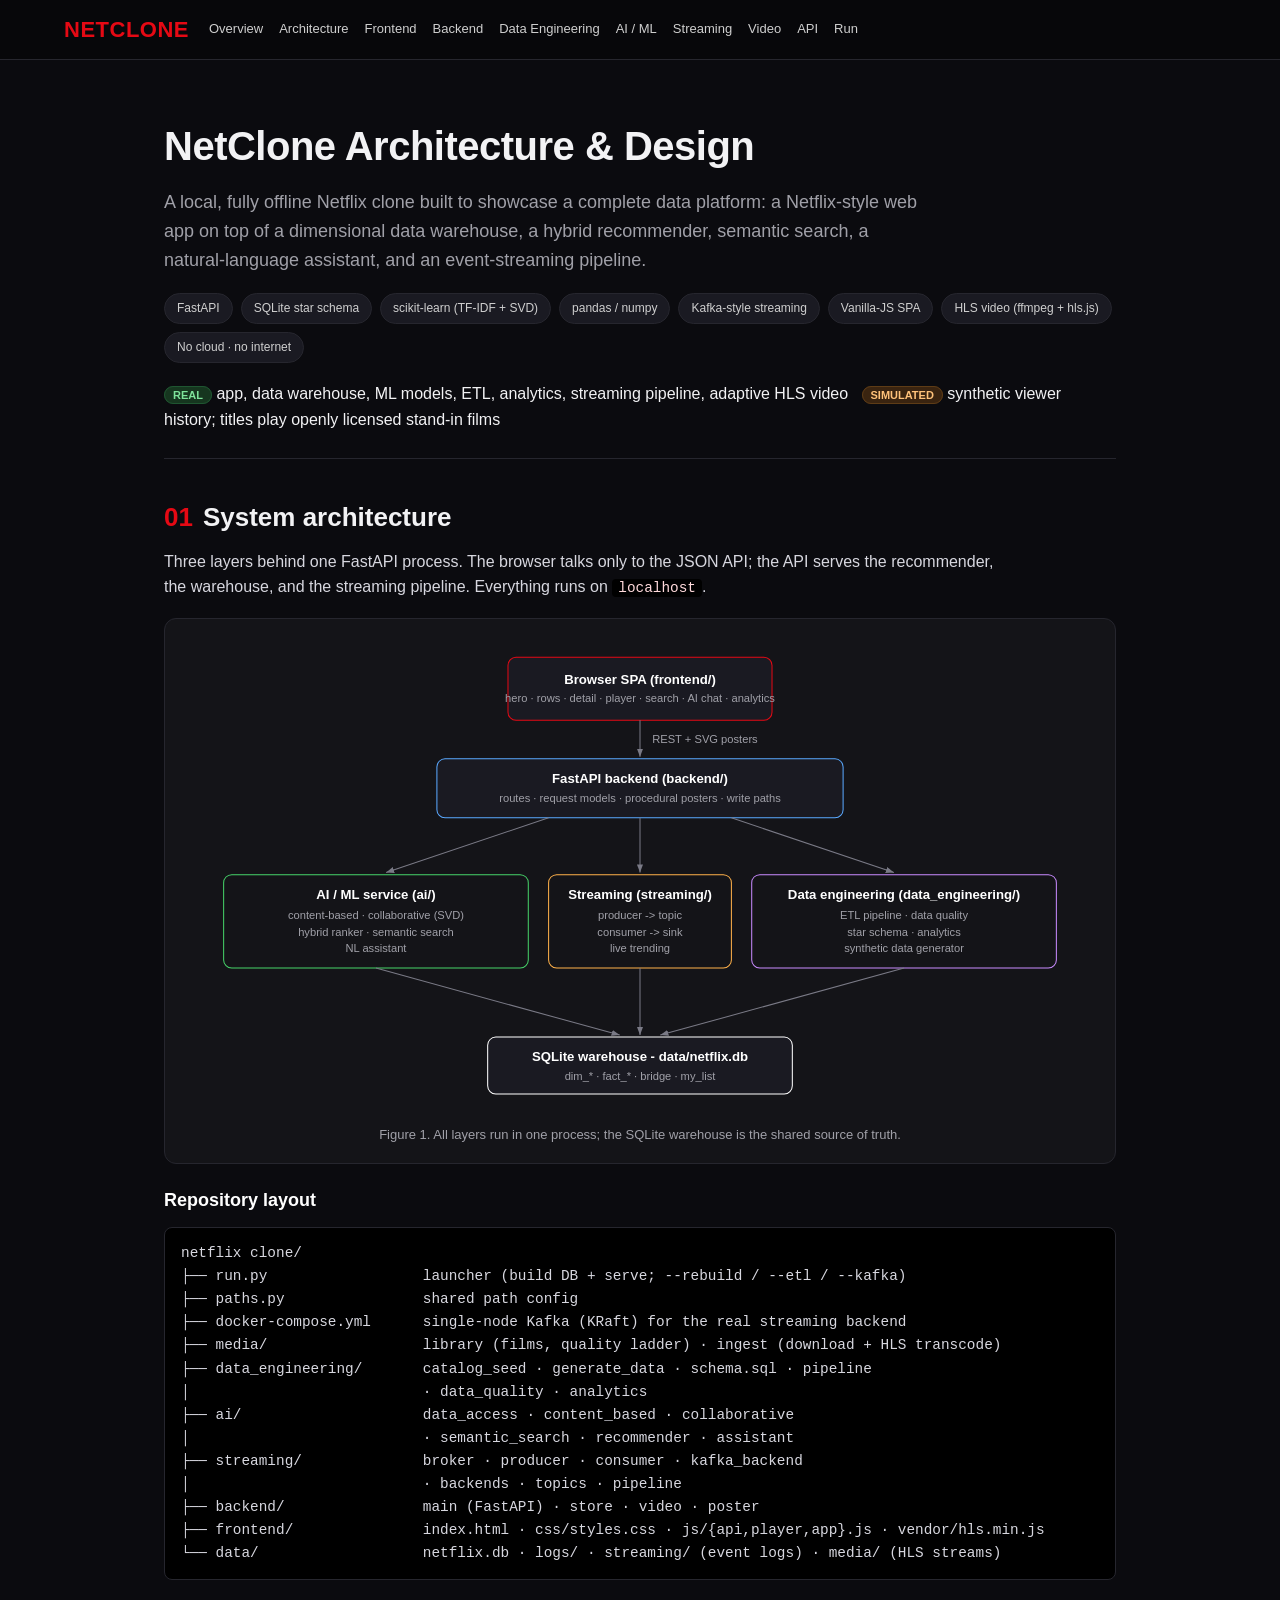
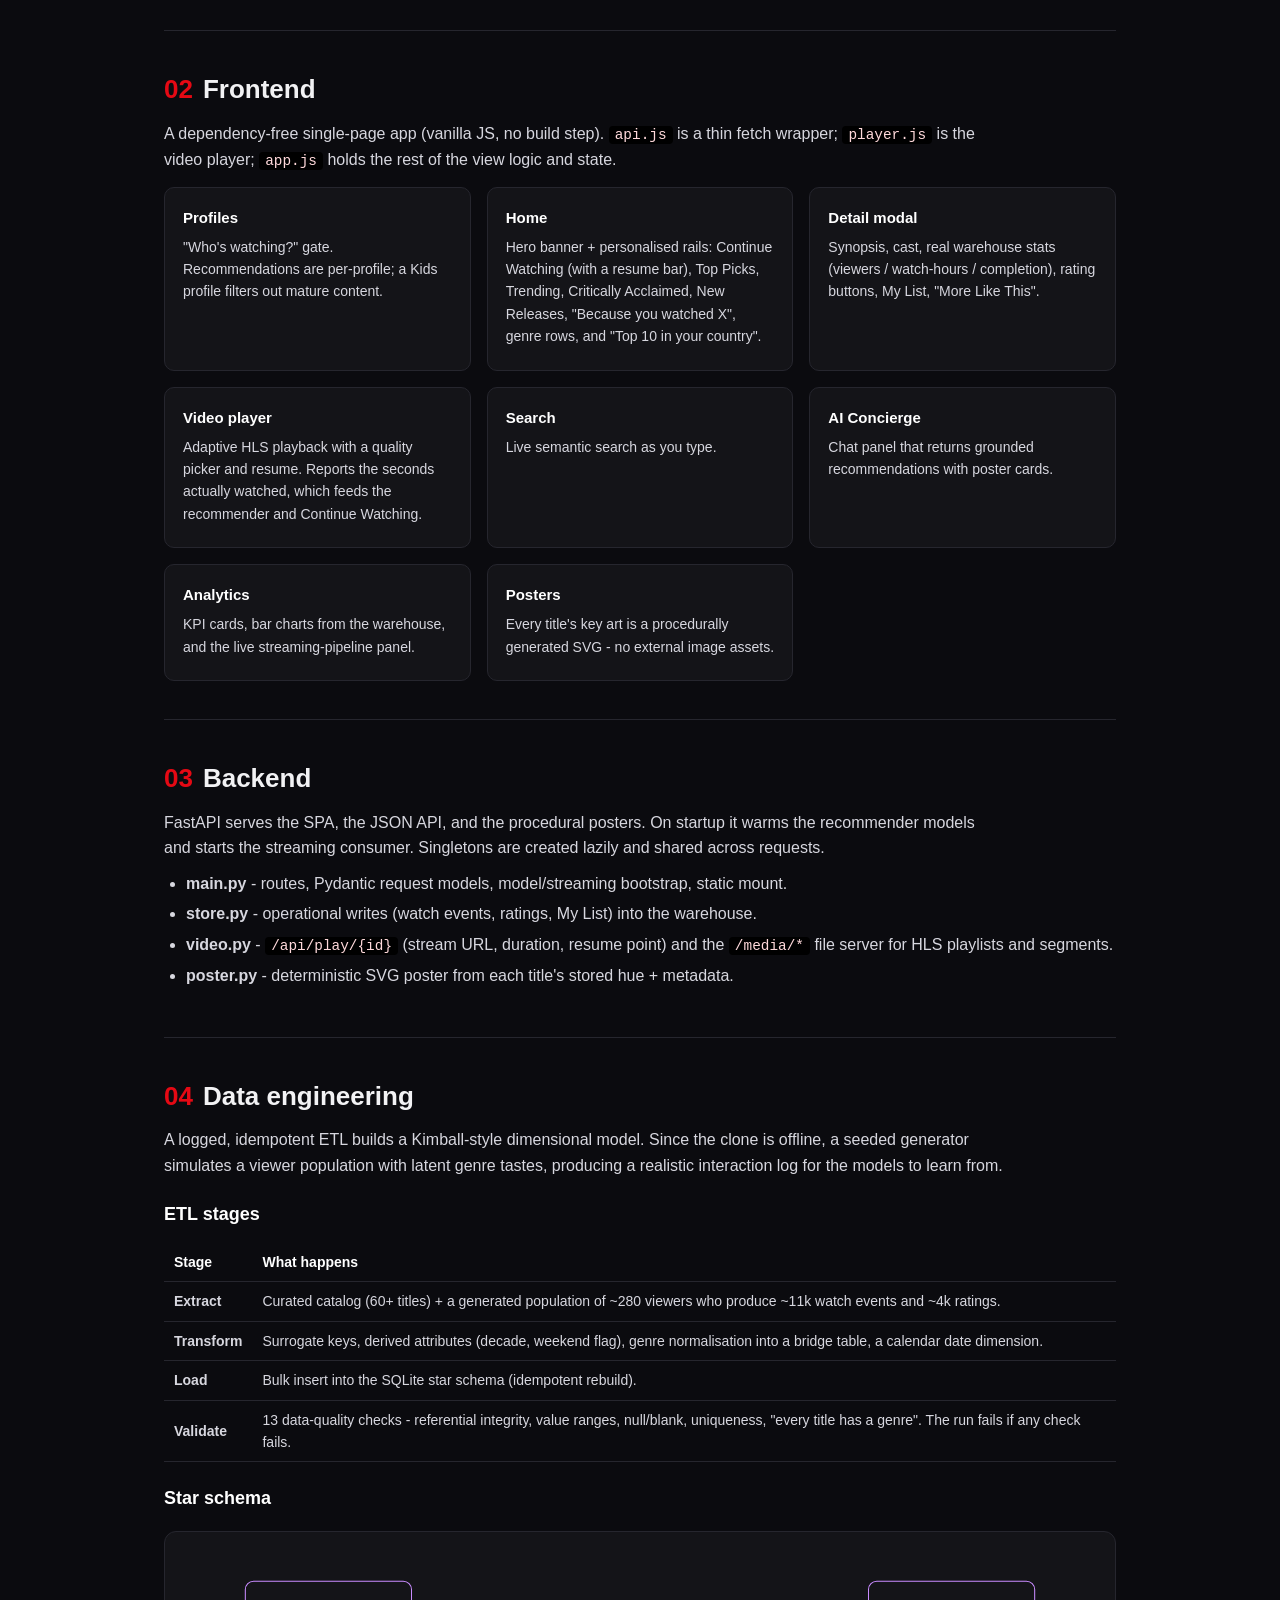
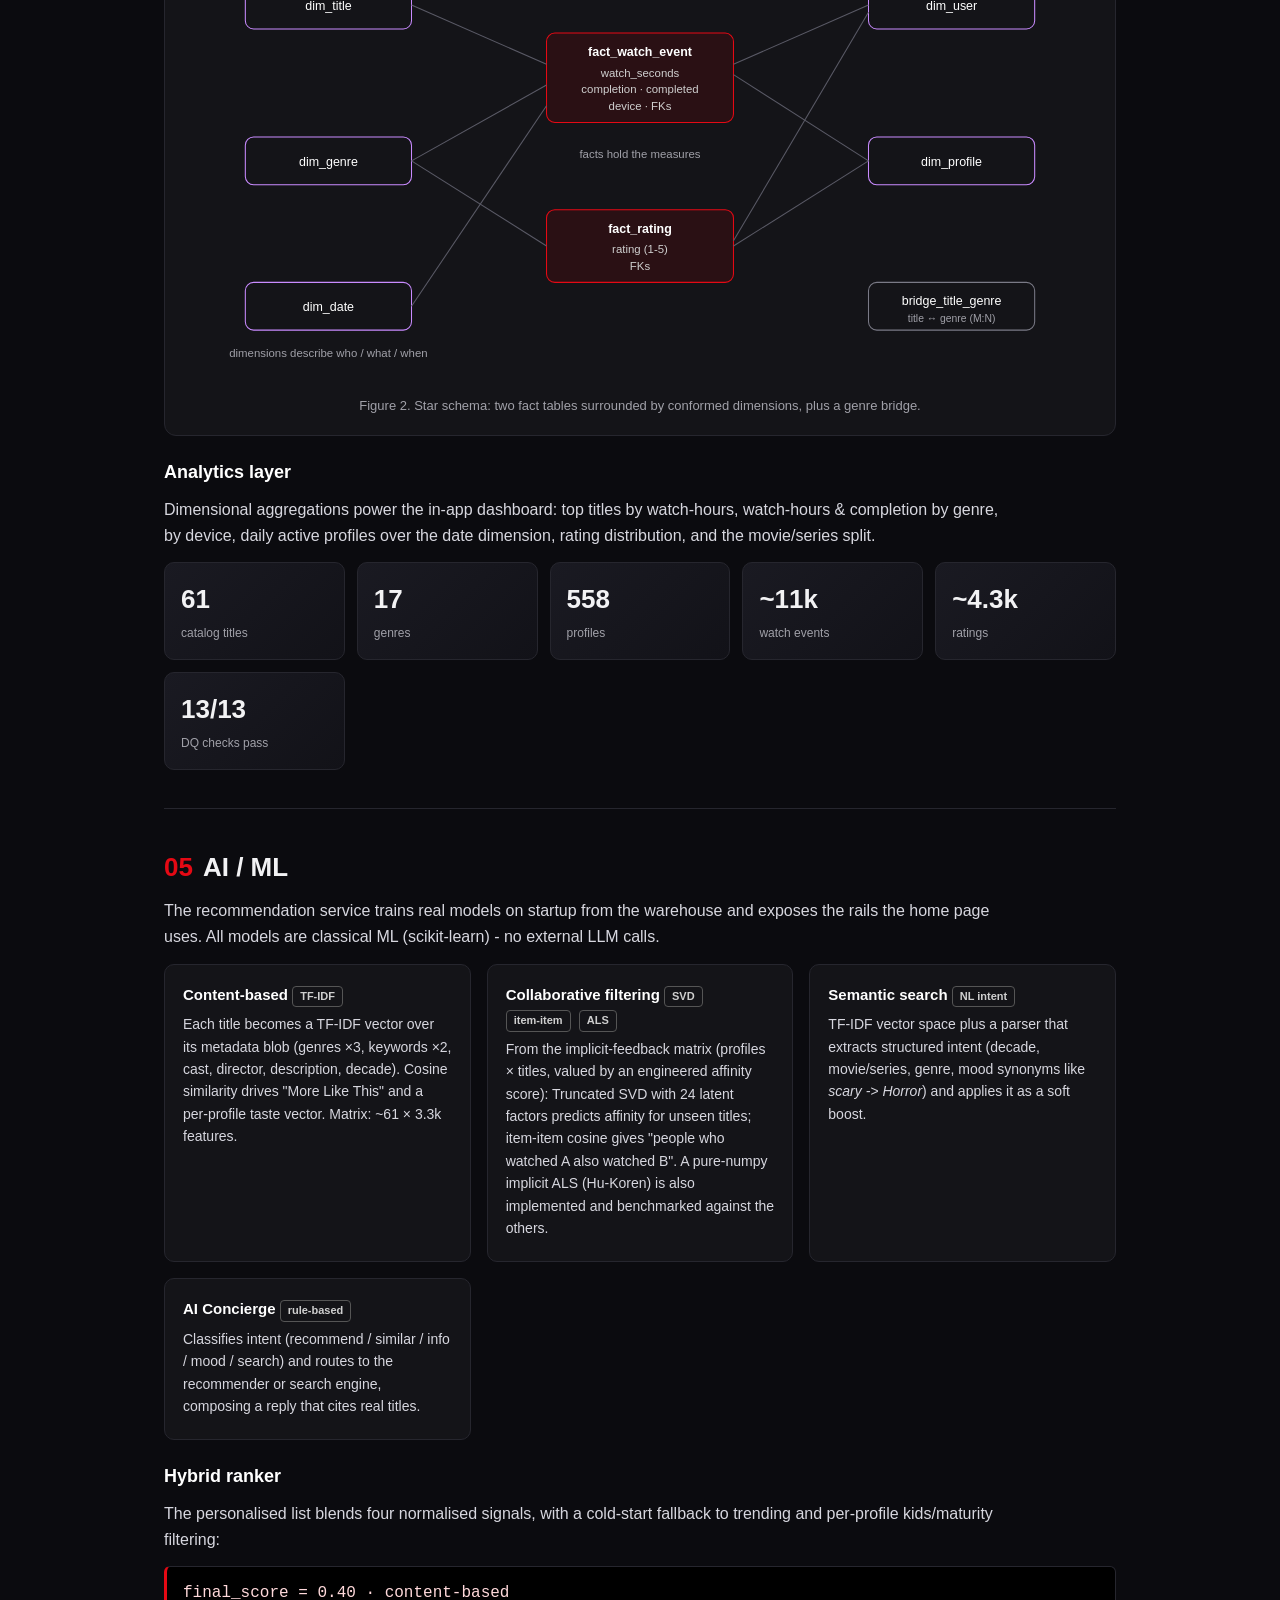
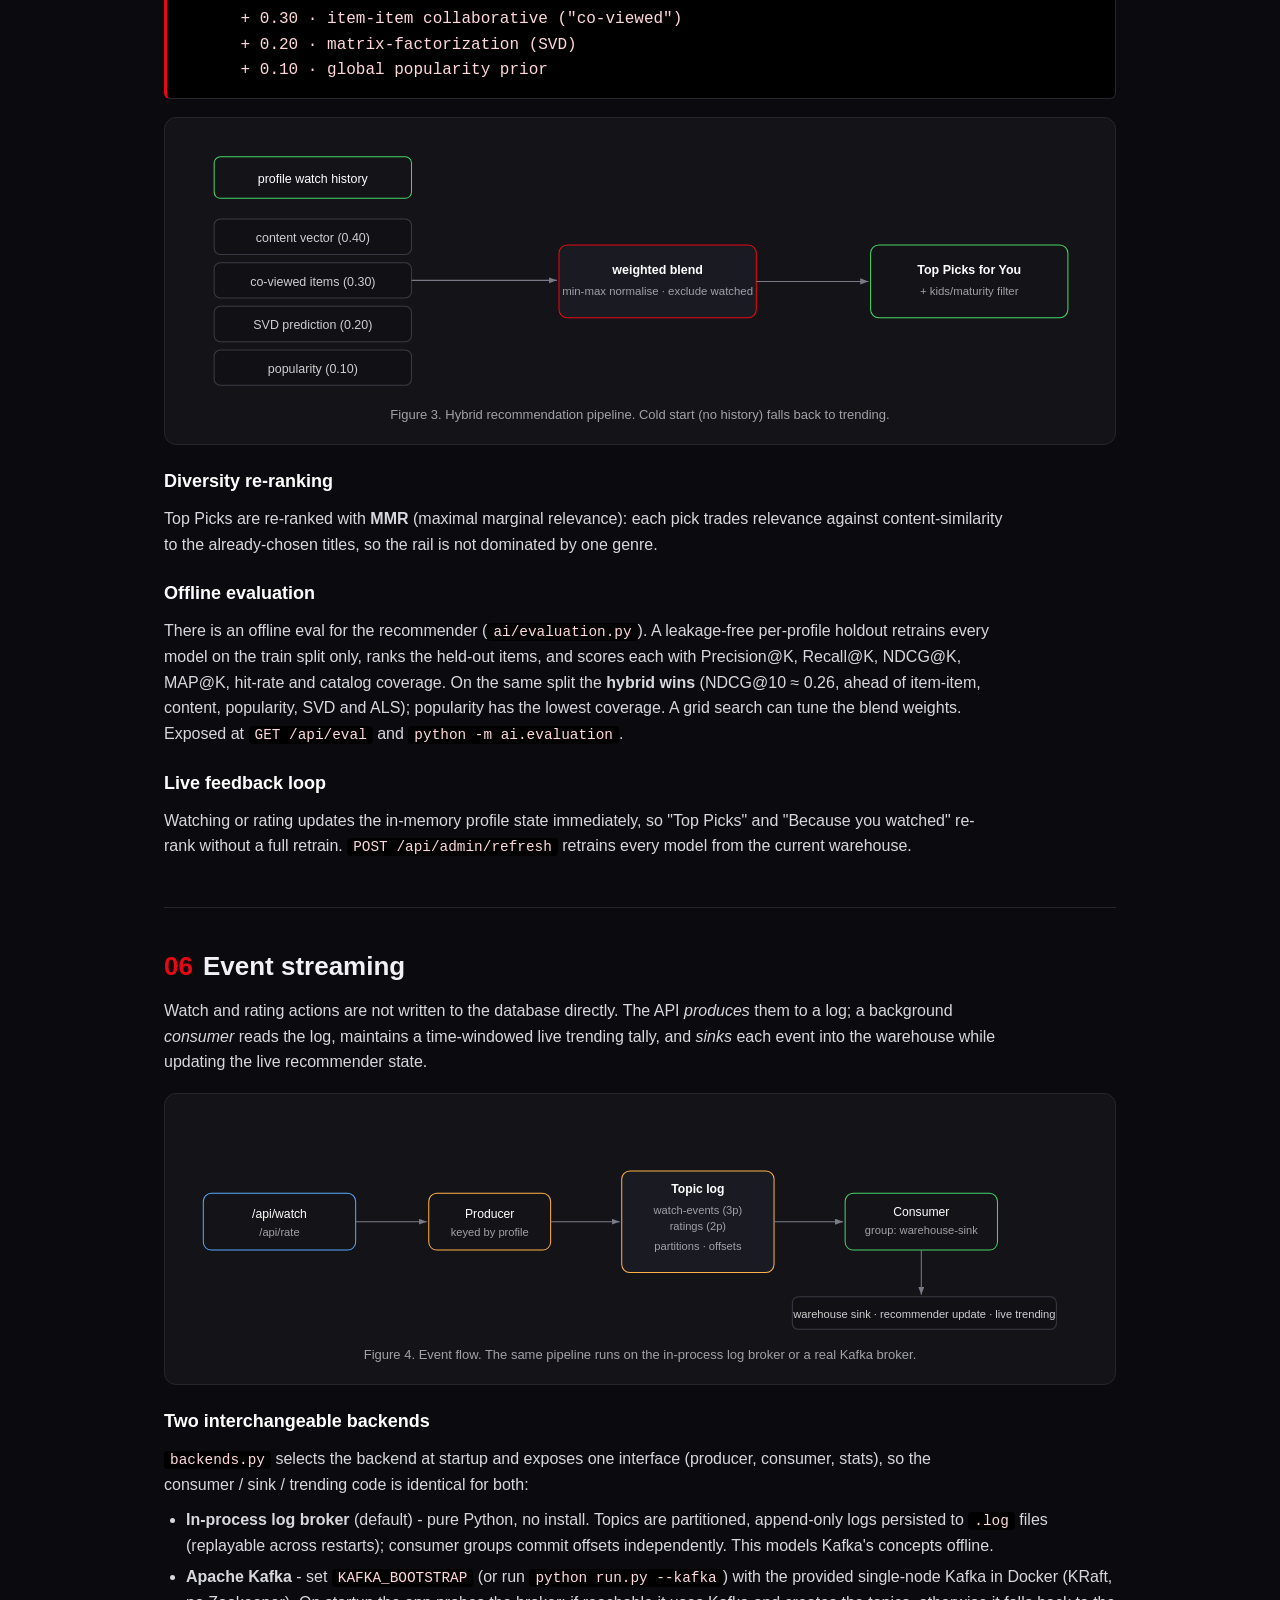
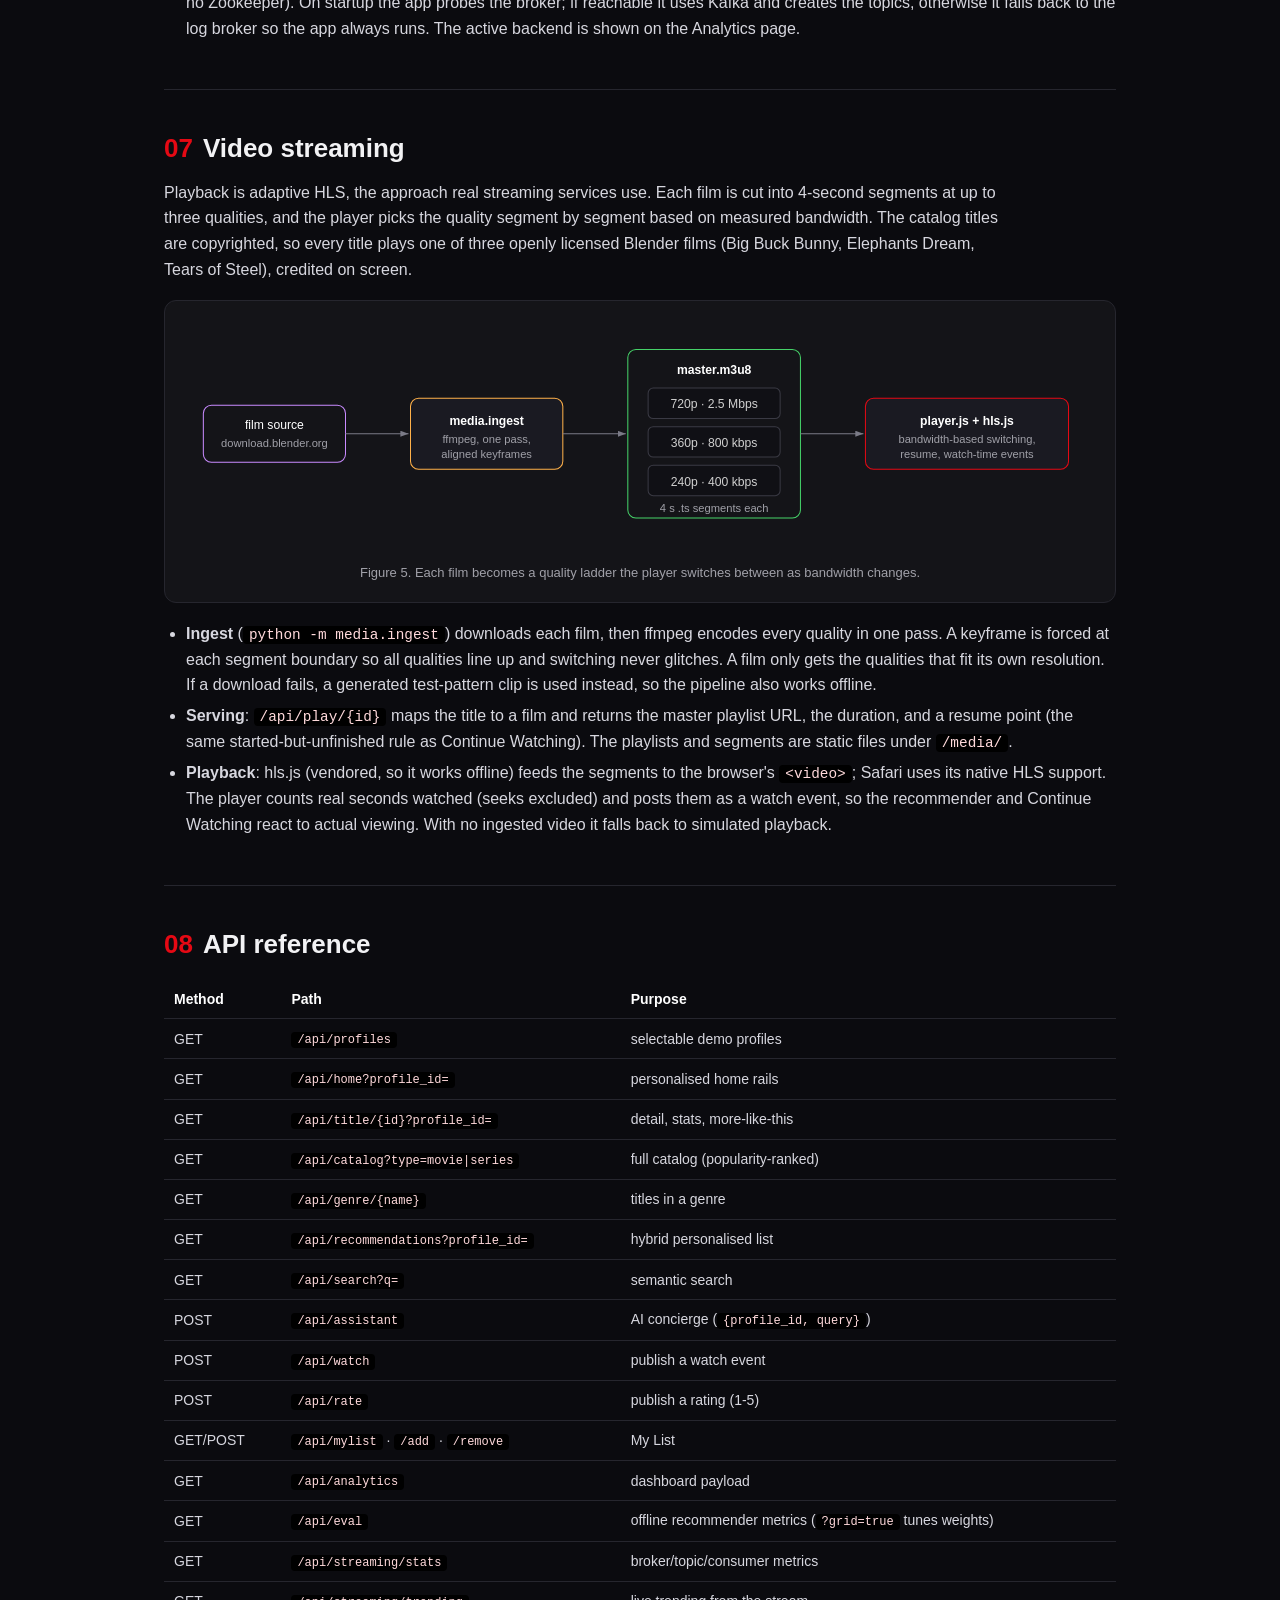
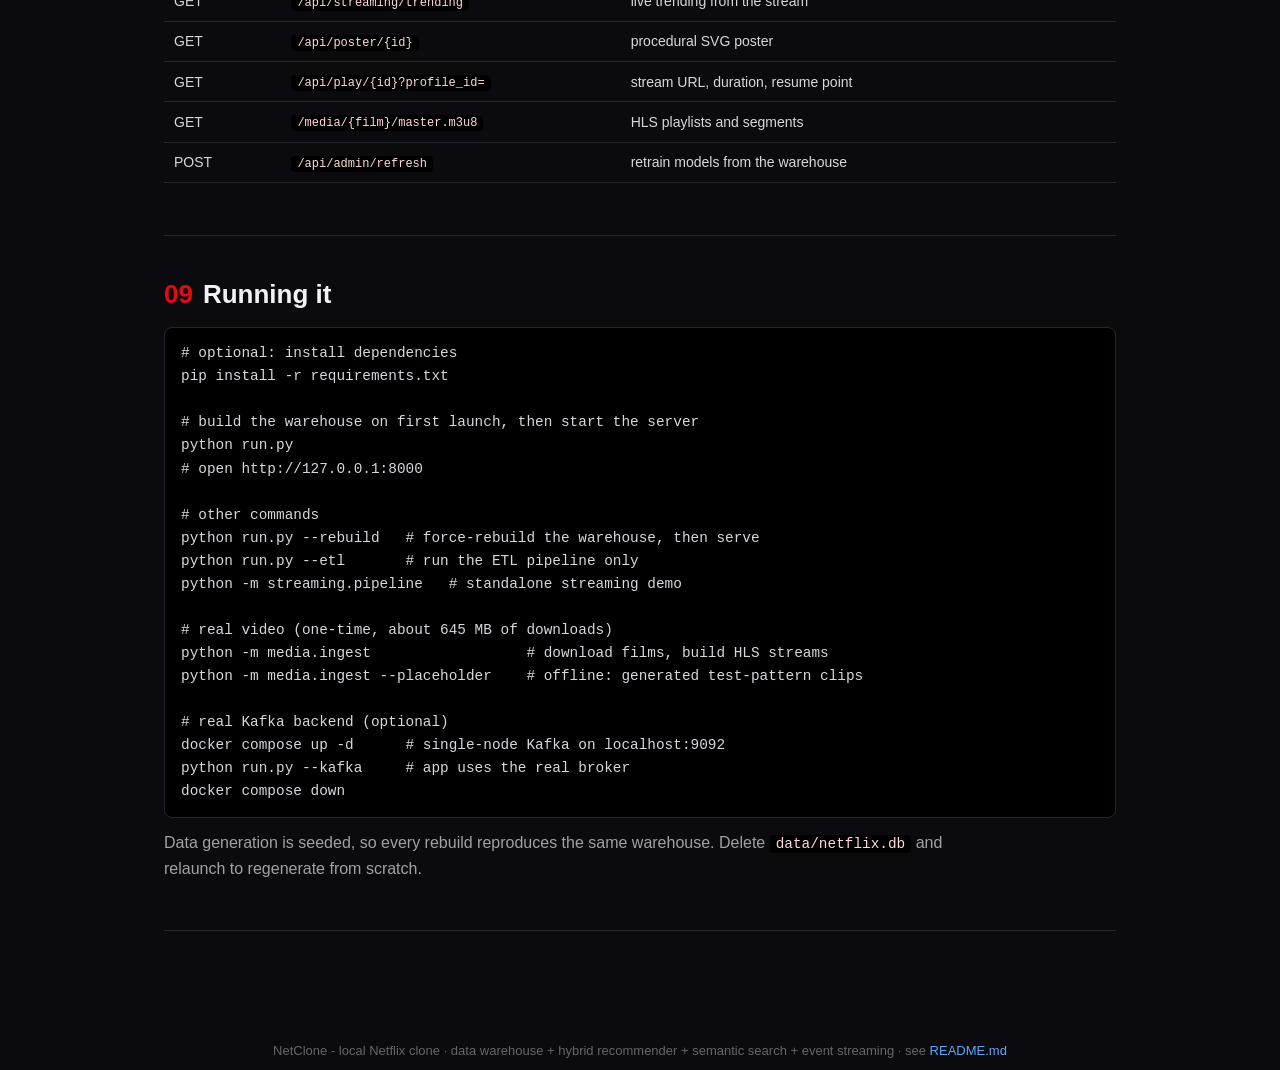
==== commit 12ef54a1: "Document adaptive HLS video streaming pipeline Expand ARCHITECTURE and README to reflect the new rea" ====
--- a/ARCHITECTURE.html
+++ b/ARCHITECTURE.html
@@ -78,6 +78,7 @@
     <a href="#data">Data Engineering</a>
     <a href="#ai">AI / ML</a>
     <a href="#streaming">Streaming</a>
+    <a href="#video">Video</a>
     <a href="#api">API</a>
     <a href="#run">Run</a>
   </nav>
@@ -97,10 +98,11 @@
       <span class="badge">pandas / numpy</span>
       <span class="badge">Kafka-style streaming</span>
       <span class="badge">Vanilla-JS SPA</span>
+      <span class="badge">HLS video (ffmpeg + hls.js)</span>
       <span class="badge">No cloud · no internet</span>
     </div>
-    <p style="margin-top:18px"><span class="pill real">REAL</span> app, data warehouse, ML models, ETL, analytics, streaming pipeline &nbsp;
-       <span class="pill sim">SIMULATED</span> video playback (mock player) &amp; synthetic viewer history</p>
+    <p style="margin-top:18px"><span class="pill real">REAL</span> app, data warehouse, ML models, ETL, analytics, streaming pipeline, adaptive HLS video &nbsp;
+       <span class="pill sim">SIMULATED</span> synthetic viewer history; titles play openly licensed stand-in films</p>
   </div>
 
   <!-- ARCHITECTURE -->
@@ -172,27 +174,28 @@
 ├── run.py                  launcher (build DB + serve; --rebuild / --etl / --kafka)
 ├── paths.py                shared path config
 ├── docker-compose.yml      single-node Kafka (KRaft) for the real streaming backend
+├── media/                  library (films, quality ladder) · ingest (download + HLS transcode)
 ├── data_engineering/       catalog_seed · generate_data · schema.sql · pipeline
 │                           · data_quality · analytics
 ├── ai/                     data_access · content_based · collaborative
 │                           · semantic_search · recommender · assistant
 ├── streaming/              broker · producer · consumer · kafka_backend
 │                           · backends · topics · pipeline
-├── backend/                main (FastAPI) · store · poster
-├── frontend/               index.html · css/styles.css · js/{api,app}.js
-└── data/                   netflix.db · logs/ · streaming/ (event logs)</code></pre>
+├── backend/                main (FastAPI) · store · video · poster
+├── frontend/               index.html · css/styles.css · js/{api,player,app}.js · vendor/hls.min.js
+└── data/                   netflix.db · logs/ · streaming/ (event logs) · media/ (HLS streams)</code></pre>
   </section>
 
   <!-- FRONTEND -->
   <section id="frontend">
     <h2><span class="num">02</span>Frontend</h2>
     <p>A dependency-free single-page app (vanilla JS, no build step). <code>api.js</code> is a thin
-    fetch wrapper; <code>app.js</code> holds all view logic and state.</p>
+    fetch wrapper; <code>player.js</code> is the video player; <code>app.js</code> holds the rest of the view logic and state.</p>
     <div class="grid2">
       <div class="card"><h4>Profiles</h4><p>"Who's watching?" gate. Recommendations are per-profile; a Kids profile filters out mature content.</p></div>
       <div class="card"><h4>Home</h4><p>Hero banner + personalised rails: Continue Watching (with a resume bar), Top Picks, Trending, Critically Acclaimed, New Releases, "Because you watched X", genre rows, and "Top 10 in your country".</p></div>
       <div class="card"><h4>Detail modal</h4><p>Synopsis, cast, real warehouse stats (viewers / watch-hours / completion), rating buttons, My List, "More Like This".</p></div>
-      <div class="card"><h4>Mock player</h4><p>Simulated playback with a progress bar that emits a real watch event on close - feeding the recommender.</p></div>
+      <div class="card"><h4>Video player</h4><p>Adaptive HLS playback with a quality picker and resume. Reports the seconds actually watched, which feeds the recommender and Continue Watching.</p></div>
       <div class="card"><h4>Search</h4><p>Live semantic search as you type.</p></div>
       <div class="card"><h4>AI Concierge</h4><p>Chat panel that returns grounded recommendations with poster cards.</p></div>
       <div class="card"><h4>Analytics</h4><p>KPI cards, bar charts from the warehouse, and the live streaming-pipeline panel.</p></div>
@@ -209,6 +212,7 @@
     <ul>
       <li><b>main.py</b> - routes, Pydantic request models, model/streaming bootstrap, static mount.</li>
       <li><b>store.py</b> - operational writes (watch events, ratings, My List) into the warehouse.</li>
+      <li><b>video.py</b> - <code>/api/play/{id}</code> (stream URL, duration, resume point) and the <code>/media/*</code> file server for HLS playlists and segments.</li>
       <li><b>poster.py</b> - deterministic SVG poster from each title's stored hue + metadata.</li>
     </ul>
   </section>
@@ -432,9 +436,67 @@
     </ul>
   </section>
 
+  <!-- VIDEO -->
+  <section id="video">
+    <h2><span class="num">07</span>Video streaming</h2>
+    <p>Playback is adaptive HLS, the approach real streaming services use. Each film is cut into 4-second
+    segments at up to three qualities, and the player picks the quality segment by segment based on
+    measured bandwidth. The catalog titles are copyrighted, so every title plays one of three openly
+    licensed Blender films (Big Buck Bunny, Elephants Dream, Tears of Steel), credited on screen.</p>
+
+    <div class="figure">
+      <svg viewBox="0 0 900 230" xmlns="http://www.w3.org/2000/svg" font-family="Segoe UI, Arial" font-size="12">
+        <defs>
+          <marker id="a4" markerWidth="10" markerHeight="10" refX="8" refY="3" orient="auto"><path d="M0,0 L8,3 L0,6 Z" fill="#7a7a86"/></marker>
+        </defs>
+        <rect x="20" y="85" width="140" height="56" rx="8" fill="#141418" stroke="#c98bff"/>
+        <text x="90" y="108" text-anchor="middle" fill="#fff">film source</text>
+        <text x="90" y="126" text-anchor="middle" fill="#a0a0a8" font-size="11">download.blender.org</text>
+
+        <line x1="160" y1="113" x2="222" y2="113" stroke="#7a7a86" marker-end="url(#a4)"/>
+        <rect x="224" y="78" width="150" height="70" rx="8" fill="#1a1a22" stroke="#ffb14a"/>
+        <text x="299" y="104" text-anchor="middle" fill="#fff" font-weight="700">media.ingest</text>
+        <text x="299" y="122" text-anchor="middle" fill="#a0a0a8" font-size="11">ffmpeg, one pass,</text>
+        <text x="299" y="137" text-anchor="middle" fill="#a0a0a8" font-size="11">aligned keyframes</text>
+
+        <line x1="374" y1="113" x2="436" y2="113" stroke="#7a7a86" marker-end="url(#a4)"/>
+        <rect x="438" y="30" width="170" height="166" rx="8" fill="#141418" stroke="#46d369"/>
+        <text x="523" y="54" text-anchor="middle" fill="#fff" font-weight="700">master.m3u8</text>
+        <rect x="458" y="68" width="130" height="30" rx="5" fill="#101015" stroke="#3a3a44"/>
+        <text x="523" y="88" text-anchor="middle" fill="#cfcfcf">720p · 2.5 Mbps</text>
+        <rect x="458" y="106" width="130" height="30" rx="5" fill="#101015" stroke="#3a3a44"/>
+        <text x="523" y="126" text-anchor="middle" fill="#cfcfcf">360p · 800 kbps</text>
+        <rect x="458" y="144" width="130" height="30" rx="5" fill="#101015" stroke="#3a3a44"/>
+        <text x="523" y="164" text-anchor="middle" fill="#cfcfcf">240p · 400 kbps</text>
+        <text x="523" y="190" text-anchor="middle" fill="#a0a0a8" font-size="11">4 s .ts segments each</text>
+
+        <line x1="608" y1="113" x2="670" y2="113" stroke="#7a7a86" marker-end="url(#a4)"/>
+        <rect x="672" y="78" width="200" height="70" rx="8" fill="#1a1a22" stroke="#e50914"/>
+        <text x="772" y="104" text-anchor="middle" fill="#fff" font-weight="700">player.js + hls.js</text>
+        <text x="772" y="122" text-anchor="middle" fill="#a0a0a8" font-size="11">bandwidth-based switching,</text>
+        <text x="772" y="137" text-anchor="middle" fill="#a0a0a8" font-size="11">resume, watch-time events</text>
+      </svg>
+      <div class="cap">Figure 5. Each film becomes a quality ladder the player switches between as bandwidth changes.</div>
+    </div>
+
+    <ul>
+      <li><b>Ingest</b> (<code>python -m media.ingest</code>) downloads each film, then ffmpeg encodes every
+      quality in one pass. A keyframe is forced at each segment boundary so all qualities line up and
+      switching never glitches. A film only gets the qualities that fit its own resolution. If a
+      download fails, a generated test-pattern clip is used instead, so the pipeline also works offline.</li>
+      <li><b>Serving</b>: <code>/api/play/{id}</code> maps the title to a film and returns the master
+      playlist URL, the duration, and a resume point (the same started-but-unfinished rule as Continue
+      Watching). The playlists and segments are static files under <code>/media/</code>.</li>
+      <li><b>Playback</b>: hls.js (vendored, so it works offline) feeds the segments to the browser's
+      <code>&lt;video&gt;</code>; Safari uses its native HLS support. The player counts real seconds
+      watched (seeks excluded) and posts them as a watch event, so the recommender and Continue
+      Watching react to actual viewing. With no ingested video it falls back to simulated playback.</li>
+    </ul>
+  </section>
+
   <!-- API -->
   <section id="api">
-    <h2><span class="num">07</span>API reference</h2>
+    <h2><span class="num">08</span>API reference</h2>
     <table>
       <tr><th>Method</th><th>Path</th><th>Purpose</th></tr>
       <tr><td>GET</td><td><code>/api/profiles</code></td><td>selectable demo profiles</td></tr>
@@ -453,13 +515,15 @@
       <tr><td>GET</td><td><code>/api/streaming/stats</code></td><td>broker/topic/consumer metrics</td></tr>
       <tr><td>GET</td><td><code>/api/streaming/trending</code></td><td>live trending from the stream</td></tr>
       <tr><td>GET</td><td><code>/api/poster/{id}</code></td><td>procedural SVG poster</td></tr>
+      <tr><td>GET</td><td><code>/api/play/{id}?profile_id=</code></td><td>stream URL, duration, resume point</td></tr>
+      <tr><td>GET</td><td><code>/media/{film}/master.m3u8</code></td><td>HLS playlists and segments</td></tr>
       <tr><td>POST</td><td><code>/api/admin/refresh</code></td><td>retrain models from the warehouse</td></tr>
     </table>
   </section>
 
   <!-- RUN -->
   <section id="run">
-    <h2><span class="num">08</span>Running it</h2>
+    <h2><span class="num">09</span>Running it</h2>
 <pre><code># optional: install dependencies
 pip install -r requirements.txt
 
@@ -471,6 +535,10 @@
 python run.py --rebuild   # force-rebuild the warehouse, then serve
 python run.py --etl       # run the ETL pipeline only
 python -m streaming.pipeline   # standalone streaming demo
+
+# real video (one-time, about 645 MB of downloads)
+python -m media.ingest                  # download films, build HLS streams
+python -m media.ingest --placeholder    # offline: generated test-pattern clips
 
 # real Kafka backend (optional)
 docker compose up -d      # single-node Kafka on localhost:9092
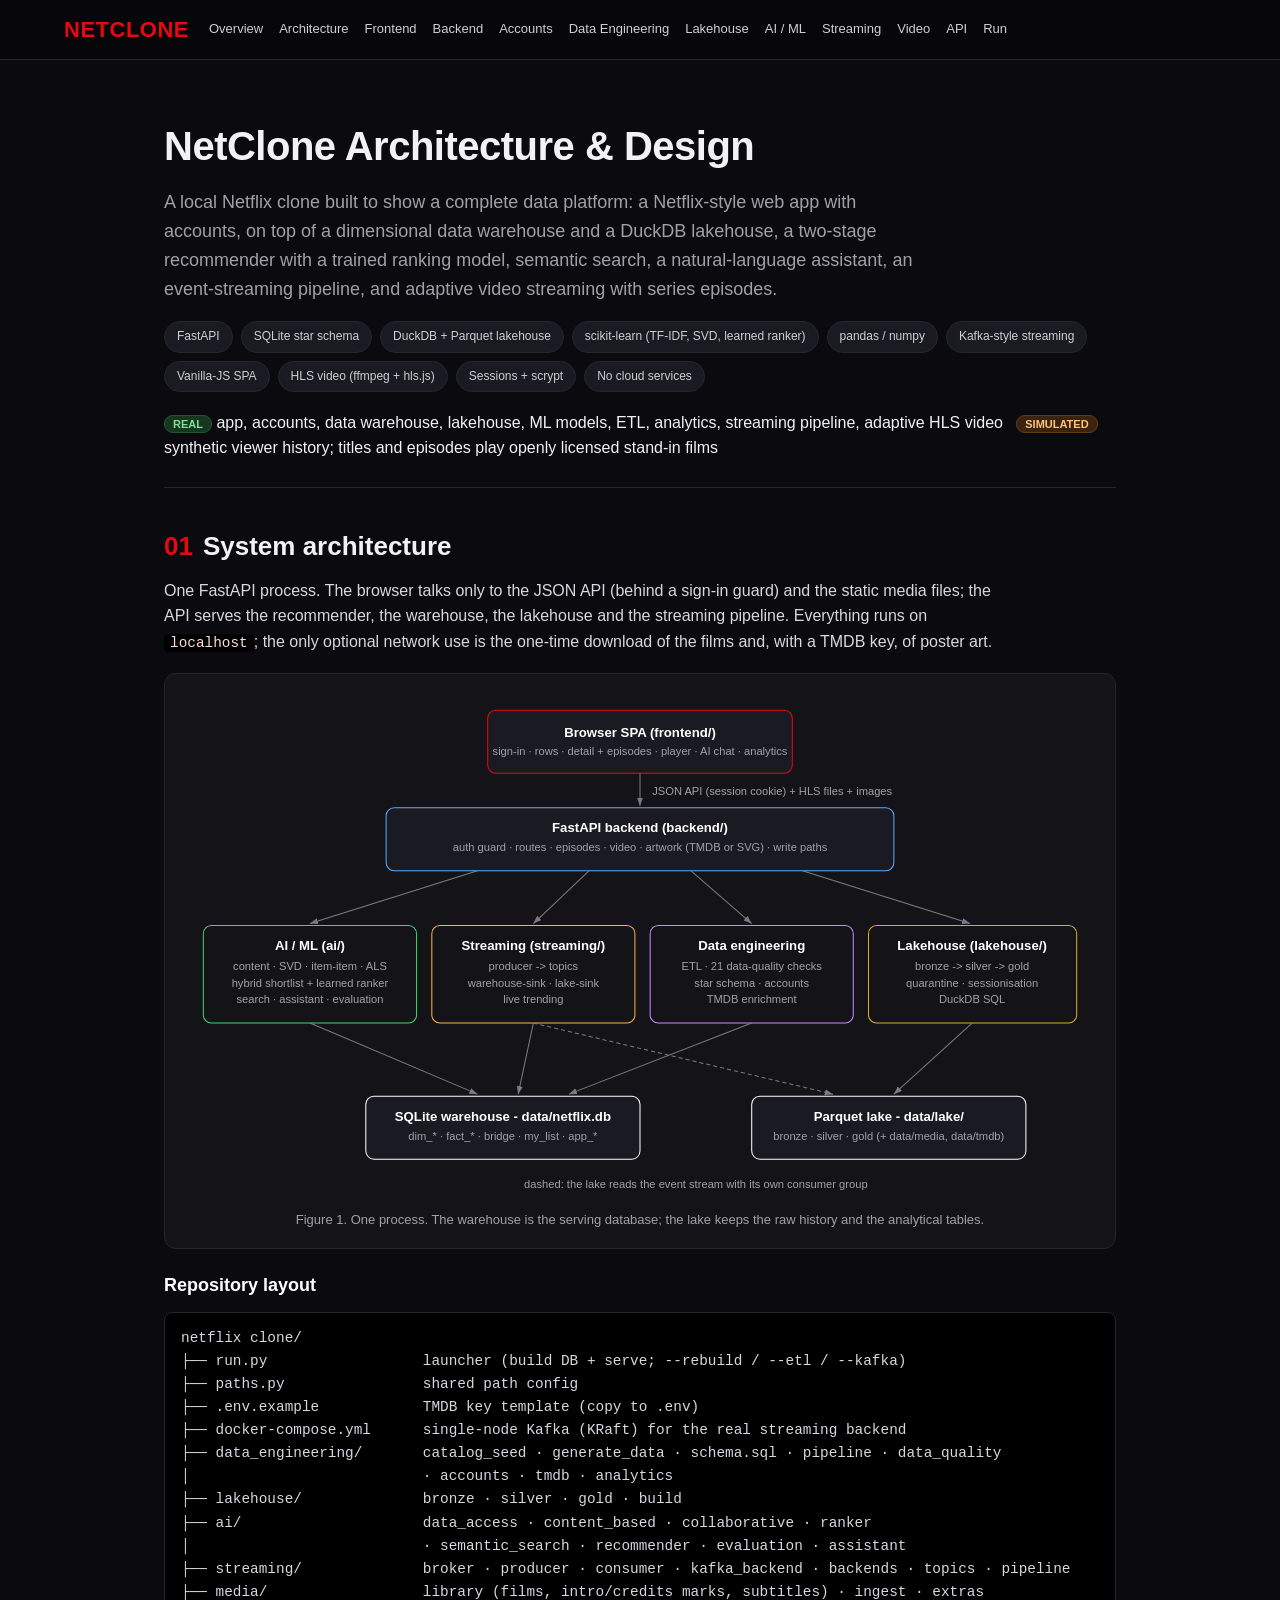
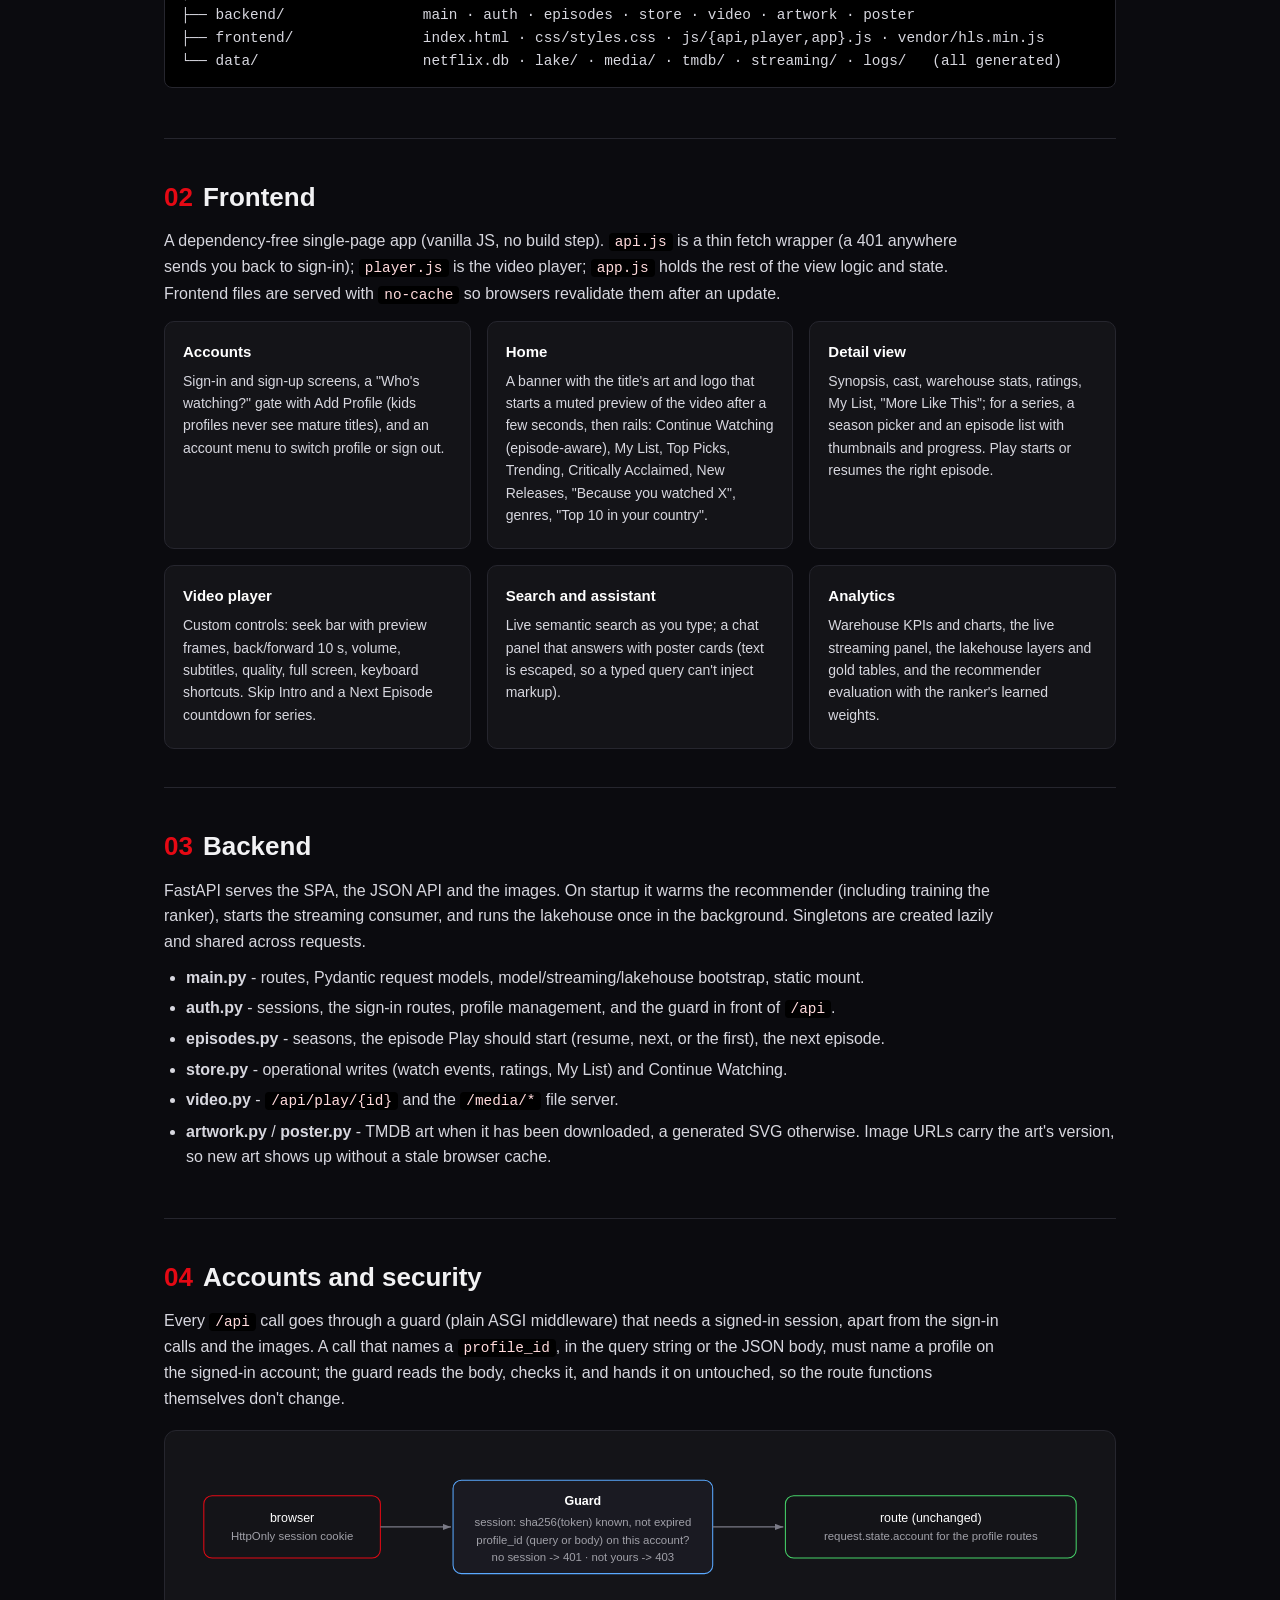
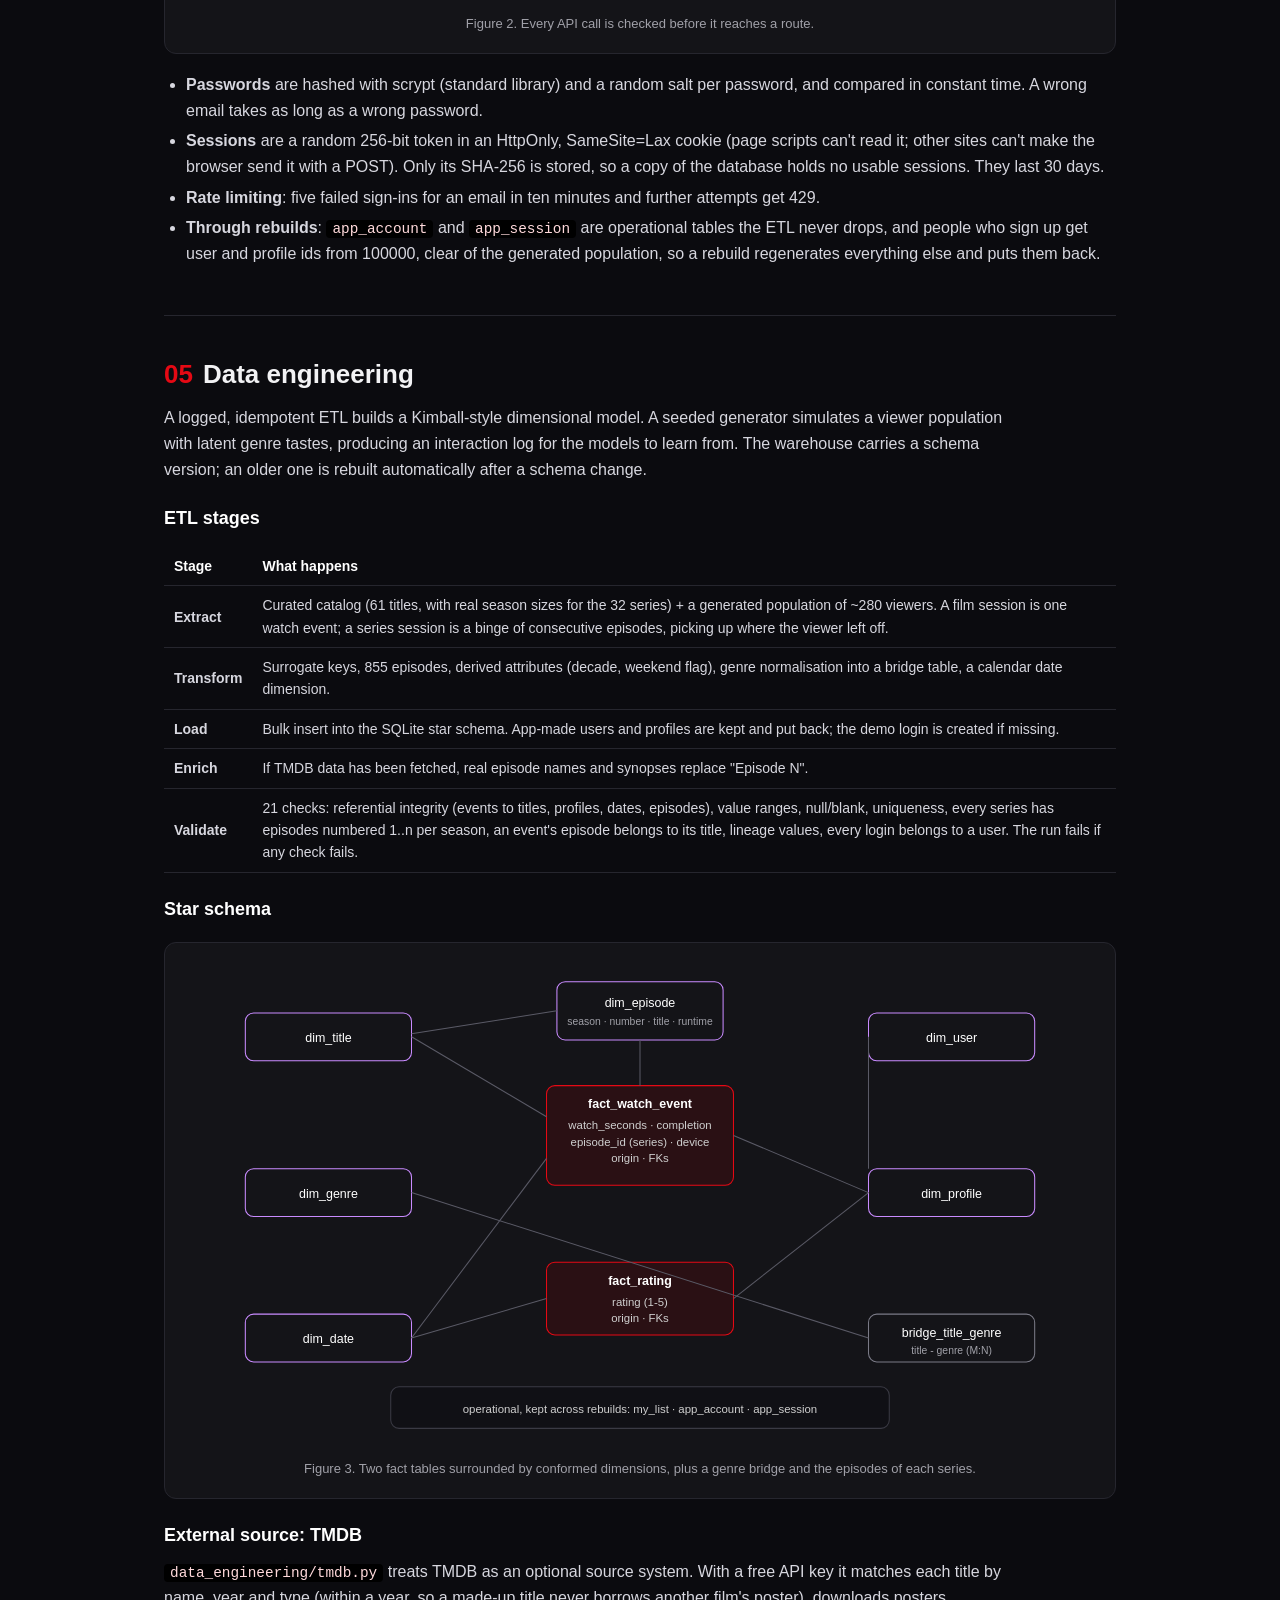
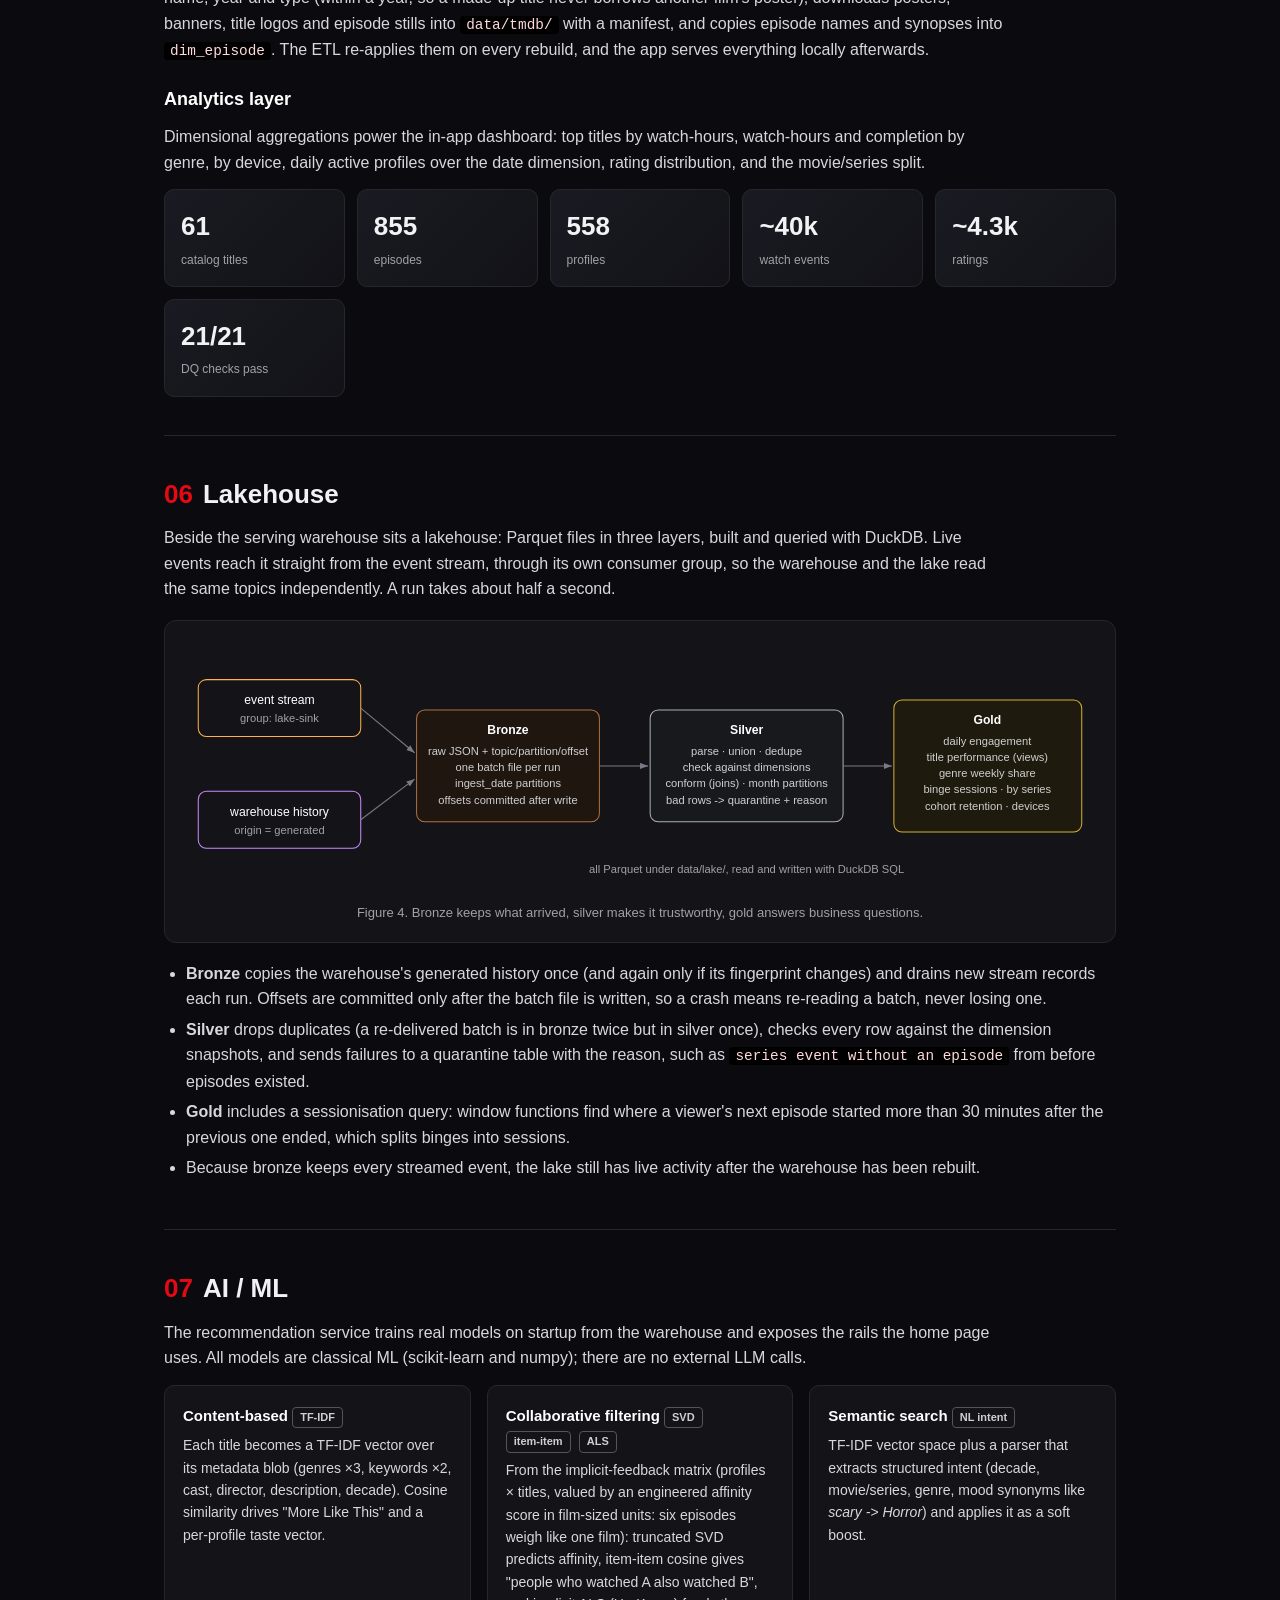
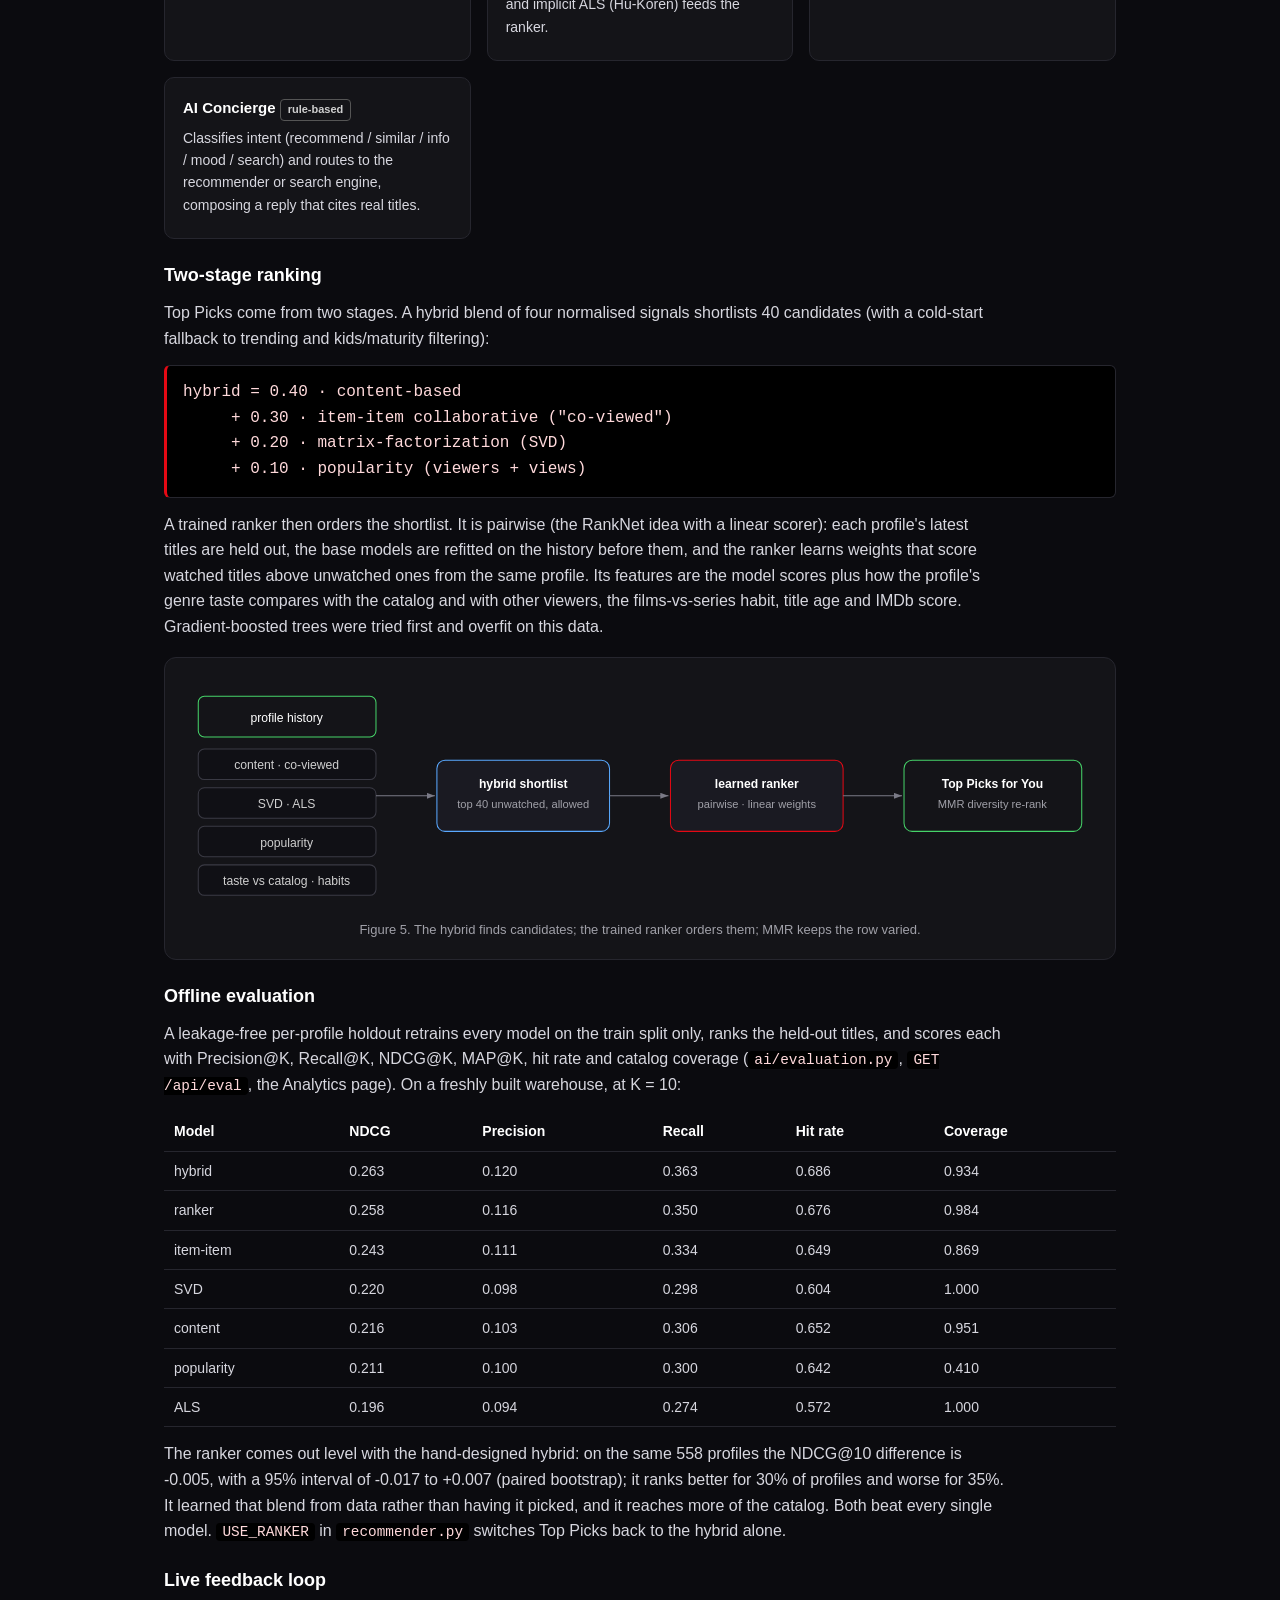
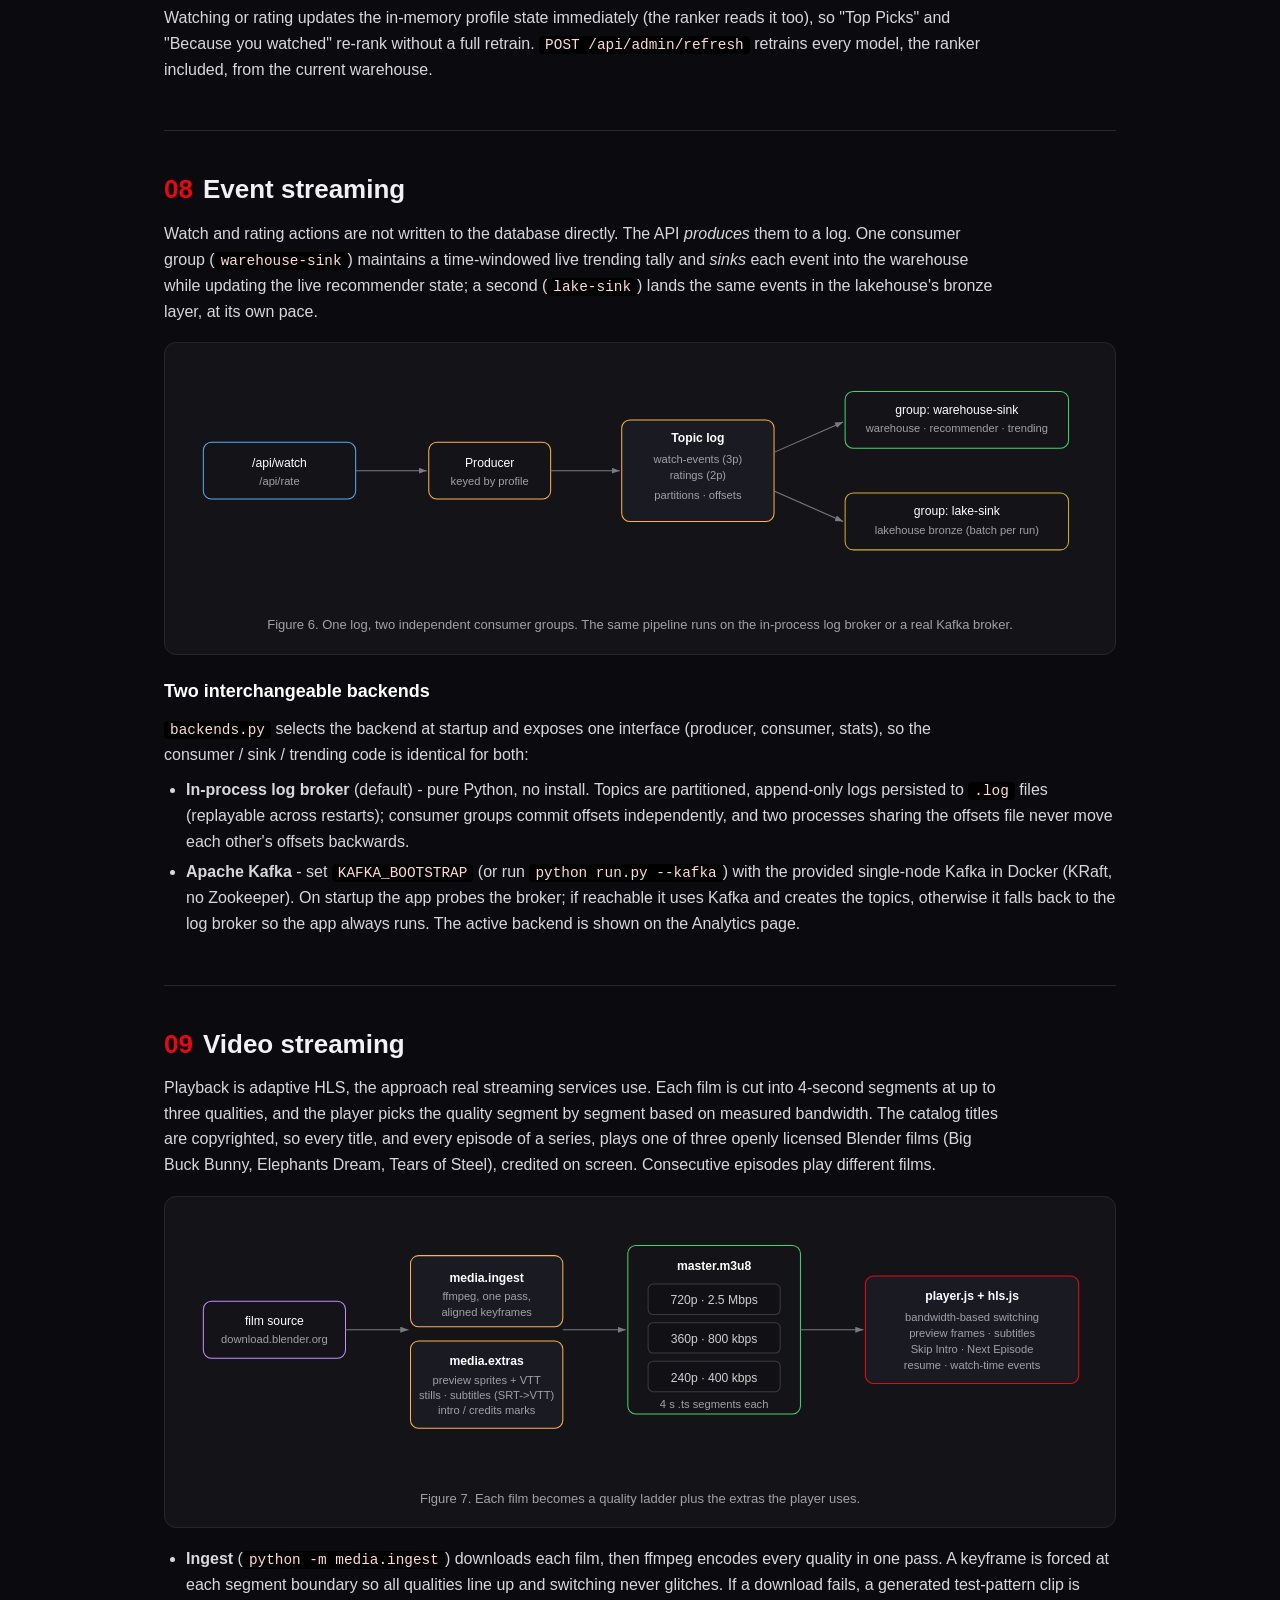
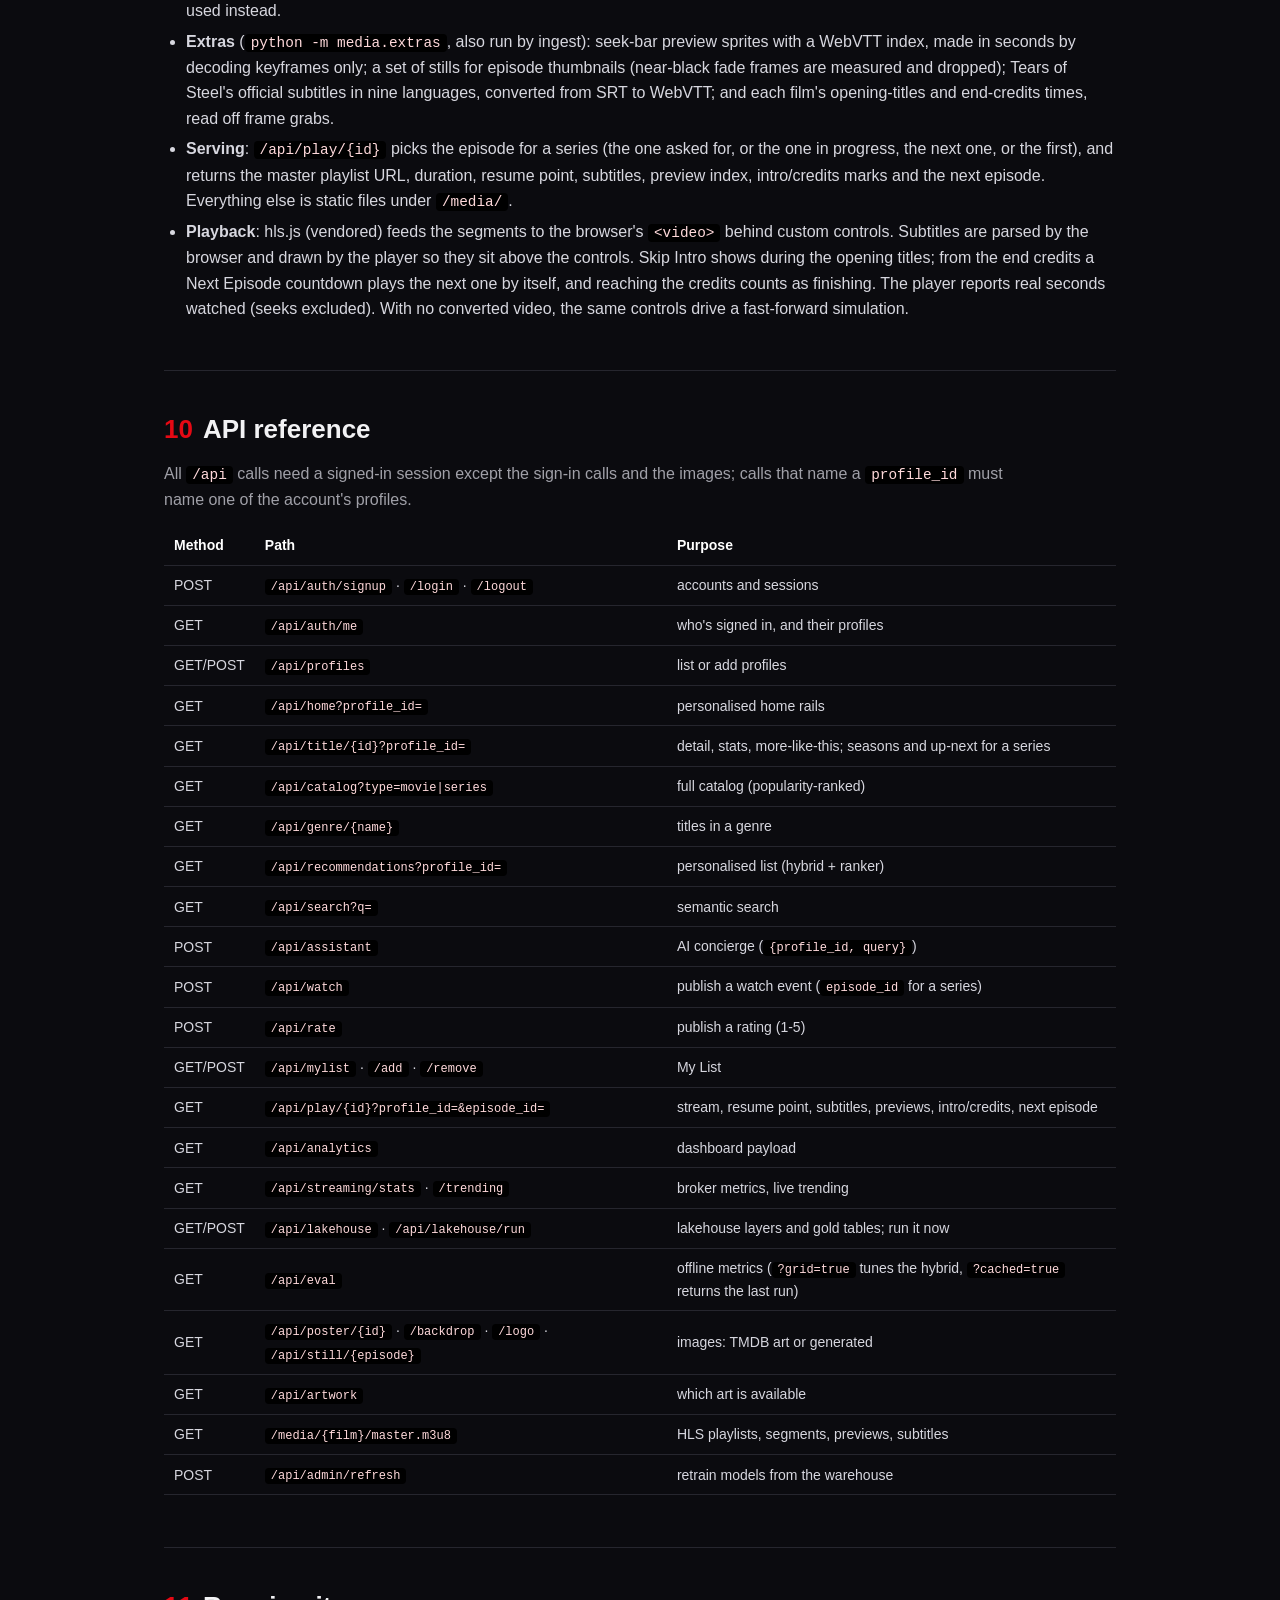
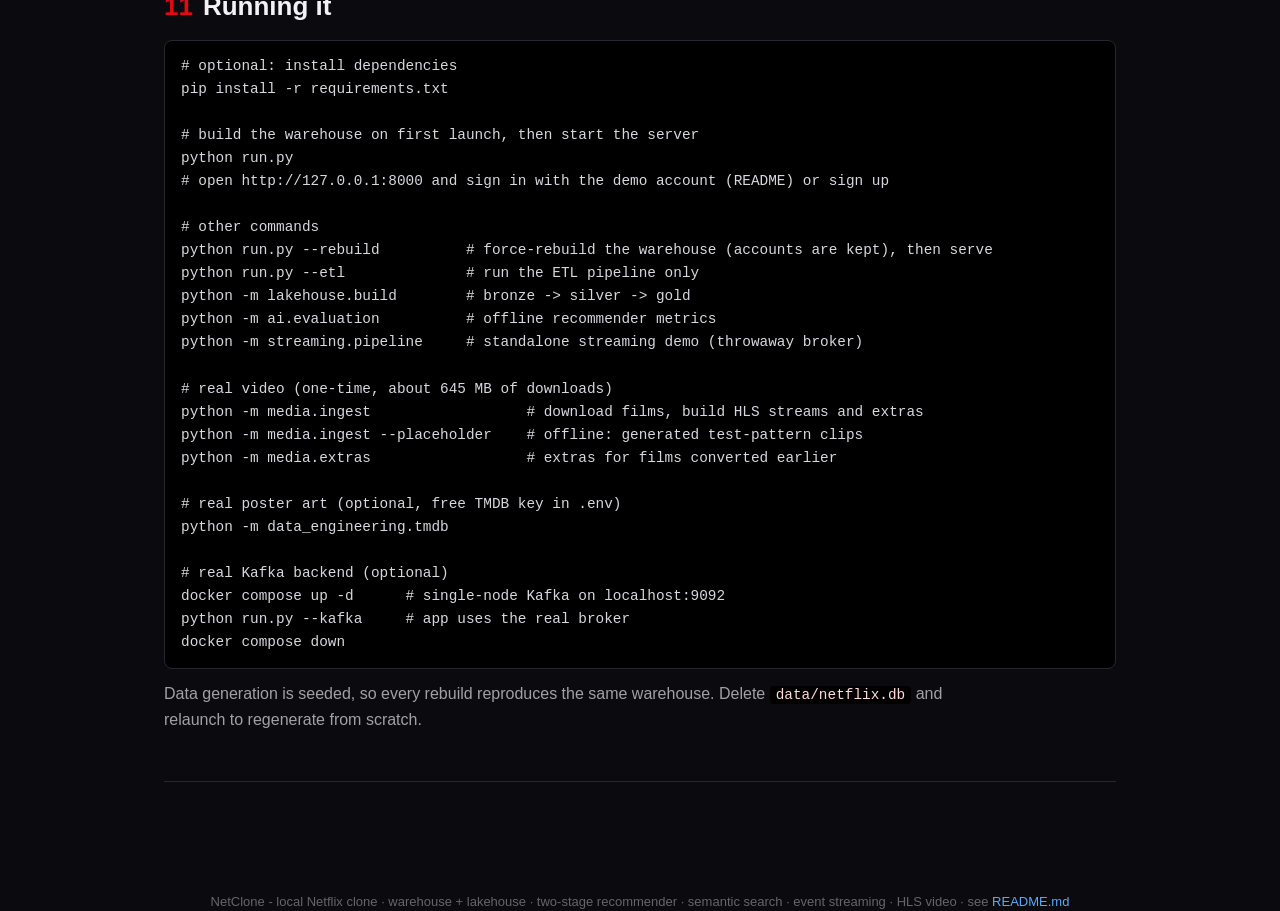
==== commit 364cfcc7: "Update README and architecture doc Covers the TMDB art, seasons and episodes, the new player, the la" ====
--- a/ARCHITECTURE.html
+++ b/ARCHITECTURE.html
@@ -75,7 +75,9 @@
     <a href="#architecture">Architecture</a>
     <a href="#frontend">Frontend</a>
     <a href="#backend">Backend</a>
+    <a href="#accounts">Accounts</a>
     <a href="#data">Data Engineering</a>
+    <a href="#lakehouse">Lakehouse</a>
     <a href="#ai">AI / ML</a>
     <a href="#streaming">Streaming</a>
     <a href="#video">Video</a>
@@ -88,231 +90,354 @@
 
   <div class="hero" id="overview">
     <h1>NetClone Architecture &amp; Design</h1>
-    <p class="lead">A local, fully offline Netflix clone built to showcase a complete data platform:
-    a Netflix-style web app on top of a dimensional data warehouse, a hybrid recommender, semantic
-    search, a natural-language assistant, and an event-streaming pipeline.</p>
+    <p class="lead">A local Netflix clone built to show a complete data platform: a Netflix-style web
+    app with accounts, on top of a dimensional data warehouse and a DuckDB lakehouse, a two-stage
+    recommender with a trained ranking model, semantic search, a natural-language assistant, an
+    event-streaming pipeline, and adaptive video streaming with series episodes.</p>
     <div class="badges">
       <span class="badge">FastAPI</span>
       <span class="badge">SQLite star schema</span>
-      <span class="badge">scikit-learn (TF-IDF + SVD)</span>
+      <span class="badge">DuckDB + Parquet lakehouse</span>
+      <span class="badge">scikit-learn (TF-IDF, SVD, learned ranker)</span>
       <span class="badge">pandas / numpy</span>
       <span class="badge">Kafka-style streaming</span>
       <span class="badge">Vanilla-JS SPA</span>
       <span class="badge">HLS video (ffmpeg + hls.js)</span>
-      <span class="badge">No cloud · no internet</span>
-    </div>
-    <p style="margin-top:18px"><span class="pill real">REAL</span> app, data warehouse, ML models, ETL, analytics, streaming pipeline, adaptive HLS video &nbsp;
-       <span class="pill sim">SIMULATED</span> synthetic viewer history; titles play openly licensed stand-in films</p>
+      <span class="badge">Sessions + scrypt</span>
+      <span class="badge">No cloud services</span>
+    </div>
+    <p style="margin-top:18px"><span class="pill real">REAL</span> app, accounts, data warehouse, lakehouse, ML models, ETL, analytics, streaming pipeline, adaptive HLS video &nbsp;
+       <span class="pill sim">SIMULATED</span> synthetic viewer history; titles and episodes play openly licensed stand-in films</p>
   </div>
 
   <!-- ARCHITECTURE -->
   <section id="architecture">
     <h2><span class="num">01</span>System architecture</h2>
-    <p>Three layers behind one FastAPI process. The browser talks only to the JSON API; the API
-    serves the recommender, the warehouse, and the streaming pipeline. Everything runs on
-    <code>localhost</code>.</p>
+    <p>One FastAPI process. The browser talks only to the JSON API (behind a sign-in guard) and the
+    static media files; the API serves the recommender, the warehouse, the lakehouse and the streaming
+    pipeline. Everything runs on <code>localhost</code>; the only optional network use is the one-time
+    download of the films and, with a TMDB key, of poster art.</p>
 
     <div class="figure">
-      <svg viewBox="0 0 900 470" xmlns="http://www.w3.org/2000/svg" font-family="Segoe UI, Arial" font-size="13">
+      <svg viewBox="0 0 900 500" xmlns="http://www.w3.org/2000/svg" font-family="Segoe UI, Arial" font-size="13">
         <defs>
           <marker id="arr" markerWidth="10" markerHeight="10" refX="8" refY="3" orient="auto">
             <path d="M0,0 L8,3 L0,6 Z" fill="#7a7a86"/>
           </marker>
         </defs>
         <!-- Browser -->
-        <rect x="320" y="20" width="260" height="62" rx="8" fill="#1a1a22" stroke="#e50914"/>
-        <text x="450" y="46" text-anchor="middle" fill="#fff" font-weight="700">Browser SPA (frontend/)</text>
-        <text x="450" y="64" text-anchor="middle" fill="#a0a0a8" font-size="11">hero · rows · detail · player · search · AI chat · analytics</text>
-
-        <!-- arrow down -->
-        <line x1="450" y1="82" x2="450" y2="118" stroke="#7a7a86" marker-end="url(#arr)"/>
-        <text x="462" y="104" fill="#a0a0a8" font-size="11">REST + SVG posters</text>
+        <rect x="300" y="18" width="300" height="62" rx="8" fill="#1a1a22" stroke="#e50914"/>
+        <text x="450" y="44" text-anchor="middle" fill="#fff" font-weight="700">Browser SPA (frontend/)</text>
+        <text x="450" y="62" text-anchor="middle" fill="#a0a0a8" font-size="11">sign-in · rows · detail + episodes · player · AI chat · analytics</text>
+
+        <line x1="450" y1="80" x2="450" y2="112" stroke="#7a7a86" marker-end="url(#arr)"/>
+        <text x="462" y="101" fill="#a0a0a8" font-size="11">JSON API (session cookie) + HLS files + images</text>
 
         <!-- Backend -->
-        <rect x="250" y="120" width="400" height="58" rx="8" fill="#1a1a22" stroke="#5aa9ff"/>
-        <text x="450" y="144" text-anchor="middle" fill="#fff" font-weight="700">FastAPI backend (backend/)</text>
-        <text x="450" y="162" text-anchor="middle" fill="#a0a0a8" font-size="11">routes · request models · procedural posters · write paths</text>
-
-        <!-- three services -->
-        <!-- AI -->
-        <line x1="360" y1="178" x2="200" y2="232" stroke="#7a7a86" marker-end="url(#arr)"/>
-        <rect x="40" y="234" width="300" height="92" rx="8" fill="#141418" stroke="#46d369"/>
-        <text x="190" y="258" text-anchor="middle" fill="#fff" font-weight="700">AI / ML service (ai/)</text>
-        <text x="190" y="278" text-anchor="middle" fill="#a0a0a8" font-size="11">content-based · collaborative (SVD)</text>
-        <text x="190" y="294" text-anchor="middle" fill="#a0a0a8" font-size="11">hybrid ranker · semantic search</text>
-        <text x="190" y="310" text-anchor="middle" fill="#a0a0a8" font-size="11">NL assistant</text>
-
-        <!-- Streaming -->
-        <line x1="450" y1="178" x2="450" y2="232" stroke="#7a7a86" marker-end="url(#arr)"/>
-        <rect x="360" y="234" width="180" height="92" rx="8" fill="#141418" stroke="#ffb14a"/>
-        <text x="450" y="258" text-anchor="middle" fill="#fff" font-weight="700">Streaming (streaming/)</text>
-        <text x="450" y="278" text-anchor="middle" fill="#a0a0a8" font-size="11">producer -> topic</text>
-        <text x="450" y="294" text-anchor="middle" fill="#a0a0a8" font-size="11">consumer -> sink</text>
-        <text x="450" y="310" text-anchor="middle" fill="#a0a0a8" font-size="11">live trending</text>
-
-        <!-- Data eng -->
-        <line x1="540" y1="178" x2="700" y2="232" stroke="#7a7a86" marker-end="url(#arr)"/>
-        <rect x="560" y="234" width="300" height="92" rx="8" fill="#141418" stroke="#c98bff"/>
-        <text x="710" y="258" text-anchor="middle" fill="#fff" font-weight="700">Data engineering (data_engineering/)</text>
-        <text x="710" y="278" text-anchor="middle" fill="#a0a0a8" font-size="11">ETL pipeline · data quality</text>
-        <text x="710" y="294" text-anchor="middle" fill="#a0a0a8" font-size="11">star schema · analytics</text>
-        <text x="710" y="310" text-anchor="middle" fill="#a0a0a8" font-size="11">synthetic data generator</text>
-
-        <!-- DB -->
-        <line x1="190" y1="326" x2="430" y2="392" stroke="#7a7a86" marker-end="url(#arr)"/>
-        <line x1="450" y1="326" x2="450" y2="392" stroke="#7a7a86" marker-end="url(#arr)"/>
-        <line x1="710" y1="326" x2="470" y2="392" stroke="#7a7a86" marker-end="url(#arr)"/>
-        <rect x="300" y="394" width="300" height="56" rx="8" fill="#1a1a22" stroke="#fff"/>
-        <text x="450" y="418" text-anchor="middle" fill="#fff" font-weight="700">SQLite warehouse - data/netflix.db</text>
-        <text x="450" y="436" text-anchor="middle" fill="#a0a0a8" font-size="11">dim_* · fact_* · bridge · my_list</text>
+        <rect x="200" y="114" width="500" height="62" rx="8" fill="#1a1a22" stroke="#5aa9ff"/>
+        <text x="450" y="138" text-anchor="middle" fill="#fff" font-weight="700">FastAPI backend (backend/)</text>
+        <text x="450" y="157" text-anchor="middle" fill="#a0a0a8" font-size="11">auth guard · routes · episodes · video · artwork (TMDB or SVG) · write paths</text>
+
+        <!-- four services -->
+        <line x1="290" y1="176" x2="125" y2="228" stroke="#7a7a86" marker-end="url(#arr)"/>
+        <rect x="20" y="230" width="210" height="96" rx="8" fill="#141418" stroke="#46d369"/>
+        <text x="125" y="254" text-anchor="middle" fill="#fff" font-weight="700">AI / ML (ai/)</text>
+        <text x="125" y="274" text-anchor="middle" fill="#a0a0a8" font-size="11">content · SVD · item-item · ALS</text>
+        <text x="125" y="290" text-anchor="middle" fill="#a0a0a8" font-size="11">hybrid shortlist + learned ranker</text>
+        <text x="125" y="306" text-anchor="middle" fill="#a0a0a8" font-size="11">search · assistant · evaluation</text>
+
+        <line x1="400" y1="176" x2="345" y2="228" stroke="#7a7a86" marker-end="url(#arr)"/>
+        <rect x="245" y="230" width="200" height="96" rx="8" fill="#141418" stroke="#ffb14a"/>
+        <text x="345" y="254" text-anchor="middle" fill="#fff" font-weight="700">Streaming (streaming/)</text>
+        <text x="345" y="274" text-anchor="middle" fill="#a0a0a8" font-size="11">producer -> topics</text>
+        <text x="345" y="290" text-anchor="middle" fill="#a0a0a8" font-size="11">warehouse-sink · lake-sink</text>
+        <text x="345" y="306" text-anchor="middle" fill="#a0a0a8" font-size="11">live trending</text>
+
+        <line x1="500" y1="176" x2="560" y2="228" stroke="#7a7a86" marker-end="url(#arr)"/>
+        <rect x="460" y="230" width="200" height="96" rx="8" fill="#141418" stroke="#c98bff"/>
+        <text x="560" y="254" text-anchor="middle" fill="#fff" font-weight="700">Data engineering</text>
+        <text x="560" y="274" text-anchor="middle" fill="#a0a0a8" font-size="11">ETL · 21 data-quality checks</text>
+        <text x="560" y="290" text-anchor="middle" fill="#a0a0a8" font-size="11">star schema · accounts</text>
+        <text x="560" y="306" text-anchor="middle" fill="#a0a0a8" font-size="11">TMDB enrichment</text>
+
+        <line x1="610" y1="176" x2="775" y2="228" stroke="#7a7a86" marker-end="url(#arr)"/>
+        <rect x="675" y="230" width="205" height="96" rx="8" fill="#141418" stroke="#d6ad2e"/>
+        <text x="777" y="254" text-anchor="middle" fill="#fff" font-weight="700">Lakehouse (lakehouse/)</text>
+        <text x="777" y="274" text-anchor="middle" fill="#a0a0a8" font-size="11">bronze -> silver -> gold</text>
+        <text x="777" y="290" text-anchor="middle" fill="#a0a0a8" font-size="11">quarantine · sessionisation</text>
+        <text x="777" y="306" text-anchor="middle" fill="#a0a0a8" font-size="11">DuckDB SQL</text>
+
+        <!-- storage -->
+        <line x1="125" y1="326" x2="290" y2="396" stroke="#7a7a86" marker-end="url(#arr)"/>
+        <line x1="345" y1="326" x2="330" y2="396" stroke="#7a7a86" marker-end="url(#arr)"/>
+        <line x1="560" y1="326" x2="380" y2="396" stroke="#7a7a86" marker-end="url(#arr)"/>
+        <line x1="345" y1="326" x2="640" y2="396" stroke="#7a7a86" stroke-dasharray="4 3" marker-end="url(#arr)"/>
+        <line x1="777" y1="326" x2="700" y2="396" stroke="#7a7a86" marker-end="url(#arr)"/>
+        <rect x="180" y="398" width="270" height="62" rx="8" fill="#1a1a22" stroke="#fff"/>
+        <text x="315" y="422" text-anchor="middle" fill="#fff" font-weight="700">SQLite warehouse - data/netflix.db</text>
+        <text x="315" y="441" text-anchor="middle" fill="#a0a0a8" font-size="11">dim_* · fact_* · bridge · my_list · app_*</text>
+        <rect x="560" y="398" width="270" height="62" rx="8" fill="#1a1a22" stroke="#fff"/>
+        <text x="695" y="422" text-anchor="middle" fill="#fff" font-weight="700">Parquet lake - data/lake/</text>
+        <text x="695" y="441" text-anchor="middle" fill="#a0a0a8" font-size="11">bronze · silver · gold (+ data/media, data/tmdb)</text>
+        <text x="505" y="488" text-anchor="middle" fill="#a0a0a8" font-size="11">dashed: the lake reads the event stream with its own consumer group</text>
       </svg>
-      <div class="cap">Figure 1. All layers run in one process; the SQLite warehouse is the shared source of truth.</div>
+      <div class="cap">Figure 1. One process. The warehouse is the serving database; the lake keeps the raw history and the analytical tables.</div>
     </div>
 
     <h3>Repository layout</h3>
 <pre><code>netflix clone/
 ├── run.py                  launcher (build DB + serve; --rebuild / --etl / --kafka)
 ├── paths.py                shared path config
+├── .env.example            TMDB key template (copy to .env)
 ├── docker-compose.yml      single-node Kafka (KRaft) for the real streaming backend
-├── media/                  library (films, quality ladder) · ingest (download + HLS transcode)
-├── data_engineering/       catalog_seed · generate_data · schema.sql · pipeline
-│                           · data_quality · analytics
-├── ai/                     data_access · content_based · collaborative
-│                           · semantic_search · recommender · assistant
-├── streaming/              broker · producer · consumer · kafka_backend
-│                           · backends · topics · pipeline
-├── backend/                main (FastAPI) · store · video · poster
+├── data_engineering/       catalog_seed · generate_data · schema.sql · pipeline · data_quality
+│                           · accounts · tmdb · analytics
+├── lakehouse/              bronze · silver · gold · build
+├── ai/                     data_access · content_based · collaborative · ranker
+│                           · semantic_search · recommender · evaluation · assistant
+├── streaming/              broker · producer · consumer · kafka_backend · backends · topics · pipeline
+├── media/                  library (films, intro/credits marks, subtitles) · ingest · extras
+├── backend/                main · auth · episodes · store · video · artwork · poster
 ├── frontend/               index.html · css/styles.css · js/{api,player,app}.js · vendor/hls.min.js
-└── data/                   netflix.db · logs/ · streaming/ (event logs) · media/ (HLS streams)</code></pre>
+└── data/                   netflix.db · lake/ · media/ · tmdb/ · streaming/ · logs/   (all generated)</code></pre>
   </section>
 
   <!-- FRONTEND -->
   <section id="frontend">
     <h2><span class="num">02</span>Frontend</h2>
     <p>A dependency-free single-page app (vanilla JS, no build step). <code>api.js</code> is a thin
-    fetch wrapper; <code>player.js</code> is the video player; <code>app.js</code> holds the rest of the view logic and state.</p>
+    fetch wrapper (a 401 anywhere sends you back to sign-in); <code>player.js</code> is the video
+    player; <code>app.js</code> holds the rest of the view logic and state. Frontend files are served
+    with <code>no-cache</code> so browsers revalidate them after an update.</p>
     <div class="grid2">
-      <div class="card"><h4>Profiles</h4><p>"Who's watching?" gate. Recommendations are per-profile; a Kids profile filters out mature content.</p></div>
-      <div class="card"><h4>Home</h4><p>Hero banner + personalised rails: Continue Watching (with a resume bar), Top Picks, Trending, Critically Acclaimed, New Releases, "Because you watched X", genre rows, and "Top 10 in your country".</p></div>
-      <div class="card"><h4>Detail modal</h4><p>Synopsis, cast, real warehouse stats (viewers / watch-hours / completion), rating buttons, My List, "More Like This".</p></div>
-      <div class="card"><h4>Video player</h4><p>Adaptive HLS playback with a quality picker and resume. Reports the seconds actually watched, which feeds the recommender and Continue Watching.</p></div>
-      <div class="card"><h4>Search</h4><p>Live semantic search as you type.</p></div>
-      <div class="card"><h4>AI Concierge</h4><p>Chat panel that returns grounded recommendations with poster cards.</p></div>
-      <div class="card"><h4>Analytics</h4><p>KPI cards, bar charts from the warehouse, and the live streaming-pipeline panel.</p></div>
-      <div class="card"><h4>Posters</h4><p>Every title's key art is a procedurally generated SVG - no external image assets.</p></div>
+      <div class="card"><h4>Accounts</h4><p>Sign-in and sign-up screens, a "Who's watching?" gate with Add Profile (kids profiles never see mature titles), and an account menu to switch profile or sign out.</p></div>
+      <div class="card"><h4>Home</h4><p>A banner with the title's art and logo that starts a muted preview of the video after a few seconds, then rails: Continue Watching (episode-aware), My List, Top Picks, Trending, Critically Acclaimed, New Releases, "Because you watched X", genres, "Top 10 in your country".</p></div>
+      <div class="card"><h4>Detail view</h4><p>Synopsis, cast, warehouse stats, ratings, My List, "More Like This"; for a series, a season picker and an episode list with thumbnails and progress. Play starts or resumes the right episode.</p></div>
+      <div class="card"><h4>Video player</h4><p>Custom controls: seek bar with preview frames, back/forward 10 s, volume, subtitles, quality, full screen, keyboard shortcuts. Skip Intro and a Next Episode countdown for series.</p></div>
+      <div class="card"><h4>Search and assistant</h4><p>Live semantic search as you type; a chat panel that answers with poster cards (text is escaped, so a typed query can't inject markup).</p></div>
+      <div class="card"><h4>Analytics</h4><p>Warehouse KPIs and charts, the live streaming panel, the lakehouse layers and gold tables, and the recommender evaluation with the ranker's learned weights.</p></div>
     </div>
   </section>
 
   <!-- BACKEND -->
   <section id="backend">
     <h2><span class="num">03</span>Backend</h2>
-    <p>FastAPI serves the SPA, the JSON API, and the procedural posters. On startup it warms the
-    recommender models and starts the streaming consumer. Singletons are created lazily and shared
-    across requests.</p>
+    <p>FastAPI serves the SPA, the JSON API and the images. On startup it warms the recommender
+    (including training the ranker), starts the streaming consumer, and runs the lakehouse once in the
+    background. Singletons are created lazily and shared across requests.</p>
     <ul>
-      <li><b>main.py</b> - routes, Pydantic request models, model/streaming bootstrap, static mount.</li>
-      <li><b>store.py</b> - operational writes (watch events, ratings, My List) into the warehouse.</li>
-      <li><b>video.py</b> - <code>/api/play/{id}</code> (stream URL, duration, resume point) and the <code>/media/*</code> file server for HLS playlists and segments.</li>
-      <li><b>poster.py</b> - deterministic SVG poster from each title's stored hue + metadata.</li>
+      <li><b>main.py</b> - routes, Pydantic request models, model/streaming/lakehouse bootstrap, static mount.</li>
+      <li><b>auth.py</b> - sessions, the sign-in routes, profile management, and the guard in front of <code>/api</code>.</li>
+      <li><b>episodes.py</b> - seasons, the episode Play should start (resume, next, or the first), the next episode.</li>
+      <li><b>store.py</b> - operational writes (watch events, ratings, My List) and Continue Watching.</li>
+      <li><b>video.py</b> - <code>/api/play/{id}</code> and the <code>/media/*</code> file server.</li>
+      <li><b>artwork.py</b> / <b>poster.py</b> - TMDB art when it has been downloaded, a generated SVG otherwise. Image URLs carry the art's version, so new art shows up without a stale browser cache.</li>
+    </ul>
+  </section>
+
+  <!-- ACCOUNTS -->
+  <section id="accounts">
+    <h2><span class="num">04</span>Accounts and security</h2>
+    <p>Every <code>/api</code> call goes through a guard (plain ASGI middleware) that needs a signed-in
+    session, apart from the sign-in calls and the images. A call that names a <code>profile_id</code>, in
+    the query string or the JSON body, must name a profile on the signed-in account; the guard reads the
+    body, checks it, and hands it on untouched, so the route functions themselves don't change.</p>
+    <div class="figure">
+      <svg viewBox="0 0 880 150" xmlns="http://www.w3.org/2000/svg" font-family="Segoe UI, Arial" font-size="12">
+        <defs><marker id="a6" markerWidth="10" markerHeight="10" refX="8" refY="3" orient="auto"><path d="M0,0 L8,3 L0,6 Z" fill="#7a7a86"/></marker></defs>
+        <rect x="20" y="45" width="170" height="60" rx="8" fill="#141418" stroke="#e50914"/>
+        <text x="105" y="70" text-anchor="middle" fill="#fff">browser</text>
+        <text x="105" y="88" text-anchor="middle" fill="#a0a0a8" font-size="11">HttpOnly session cookie</text>
+        <line x1="190" y1="75" x2="258" y2="75" stroke="#7a7a86" marker-end="url(#a6)"/>
+        <rect x="260" y="30" width="250" height="90" rx="8" fill="#1a1a22" stroke="#5aa9ff"/>
+        <text x="385" y="54" text-anchor="middle" fill="#fff" font-weight="700">Guard</text>
+        <text x="385" y="74" text-anchor="middle" fill="#a0a0a8" font-size="11">session: sha256(token) known, not expired</text>
+        <text x="385" y="91" text-anchor="middle" fill="#a0a0a8" font-size="11">profile_id (query or body) on this account?</text>
+        <text x="385" y="108" text-anchor="middle" fill="#a0a0a8" font-size="11">no session -> 401 · not yours -> 403</text>
+        <line x1="510" y1="75" x2="578" y2="75" stroke="#7a7a86" marker-end="url(#a6)"/>
+        <rect x="580" y="45" width="280" height="60" rx="8" fill="#141418" stroke="#46d369"/>
+        <text x="720" y="70" text-anchor="middle" fill="#fff">route (unchanged)</text>
+        <text x="720" y="88" text-anchor="middle" fill="#a0a0a8" font-size="11">request.state.account for the profile routes</text>
+      </svg>
+      <div class="cap">Figure 2. Every API call is checked before it reaches a route.</div>
+    </div>
+    <ul>
+      <li><b>Passwords</b> are hashed with scrypt (standard library) and a random salt per password, and
+      compared in constant time. A wrong email takes as long as a wrong password.</li>
+      <li><b>Sessions</b> are a random 256-bit token in an HttpOnly, SameSite=Lax cookie (page scripts
+      can't read it; other sites can't make the browser send it with a POST). Only its SHA-256 is
+      stored, so a copy of the database holds no usable sessions. They last 30 days.</li>
+      <li><b>Rate limiting</b>: five failed sign-ins for an email in ten minutes and further attempts get 429.</li>
+      <li><b>Through rebuilds</b>: <code>app_account</code> and <code>app_session</code> are operational
+      tables the ETL never drops, and people who sign up get user and profile ids from 100000, clear of
+      the generated population, so a rebuild regenerates everything else and puts them back.</li>
     </ul>
   </section>
 
   <!-- DATA ENGINEERING -->
   <section id="data">
-    <h2><span class="num">04</span>Data engineering</h2>
-    <p>A logged, idempotent ETL builds a Kimball-style dimensional model. Since the clone is offline,
-    a seeded generator simulates a viewer population with latent genre tastes, producing a realistic
-    interaction log for the models to learn from.</p>
+    <h2><span class="num">05</span>Data engineering</h2>
+    <p>A logged, idempotent ETL builds a Kimball-style dimensional model. A seeded generator simulates
+    a viewer population with latent genre tastes, producing an interaction log for the models to learn
+    from. The warehouse carries a schema version; an older one is rebuilt automatically after a schema change.</p>
 
     <h3>ETL stages</h3>
     <table>
       <tr><th>Stage</th><th>What happens</th></tr>
-      <tr><td><b>Extract</b></td><td>Curated catalog (60+ titles) + a generated population of ~280 viewers who produce ~11k watch events and ~4k ratings.</td></tr>
-      <tr><td><b>Transform</b></td><td>Surrogate keys, derived attributes (decade, weekend flag), genre normalisation into a bridge table, a calendar date dimension.</td></tr>
-      <tr><td><b>Load</b></td><td>Bulk insert into the SQLite star schema (idempotent rebuild).</td></tr>
-      <tr><td><b>Validate</b></td><td>13 data-quality checks - referential integrity, value ranges, null/blank, uniqueness, "every title has a genre". The run fails if any check fails.</td></tr>
+      <tr><td><b>Extract</b></td><td>Curated catalog (61 titles, with real season sizes for the 32 series) + a generated population of ~280 viewers. A film session is one watch event; a series session is a binge of consecutive episodes, picking up where the viewer left off.</td></tr>
+      <tr><td><b>Transform</b></td><td>Surrogate keys, 855 episodes, derived attributes (decade, weekend flag), genre normalisation into a bridge table, a calendar date dimension.</td></tr>
+      <tr><td><b>Load</b></td><td>Bulk insert into the SQLite star schema. App-made users and profiles are kept and put back; the demo login is created if missing.</td></tr>
+      <tr><td><b>Enrich</b></td><td>If TMDB data has been fetched, real episode names and synopses replace "Episode N".</td></tr>
+      <tr><td><b>Validate</b></td><td>21 checks: referential integrity (events to titles, profiles, dates, episodes), value ranges, null/blank, uniqueness, every series has episodes numbered 1..n per season, an event's episode belongs to its title, lineage values, every login belongs to a user. The run fails if any check fails.</td></tr>
     </table>
 
     <h3>Star schema</h3>
     <div class="figure">
-      <svg viewBox="0 0 880 420" xmlns="http://www.w3.org/2000/svg" font-family="Segoe UI, Arial" font-size="12">
-        <!-- center facts -->
-        <rect x="350" y="80" width="180" height="86" rx="8" fill="#2a1014" stroke="#e50914"/>
-        <text x="440" y="102" text-anchor="middle" fill="#fff" font-weight="700">fact_watch_event</text>
-        <text x="440" y="122" text-anchor="middle" fill="#cfcfcf" font-size="11">watch_seconds</text>
-        <text x="440" y="138" text-anchor="middle" fill="#cfcfcf" font-size="11">completion · completed</text>
-        <text x="440" y="154" text-anchor="middle" fill="#cfcfcf" font-size="11">device · FKs</text>
-
-        <rect x="350" y="250" width="180" height="70" rx="8" fill="#2a1014" stroke="#e50914"/>
-        <text x="440" y="272" text-anchor="middle" fill="#fff" font-weight="700">fact_rating</text>
-        <text x="440" y="292" text-anchor="middle" fill="#cfcfcf" font-size="11">rating (1-5)</text>
-        <text x="440" y="308" text-anchor="middle" fill="#cfcfcf" font-size="11">FKs</text>
-
-        <!-- dims -->
-        <rect x="60" y="30" width="160" height="46" rx="8" fill="#141418" stroke="#c98bff"/>
-        <text x="140" y="58" text-anchor="middle" fill="#fff">dim_title</text>
-        <rect x="60" y="180" width="160" height="46" rx="8" fill="#141418" stroke="#c98bff"/>
-        <text x="140" y="208" text-anchor="middle" fill="#fff">dim_genre</text>
-        <rect x="60" y="320" width="160" height="46" rx="8" fill="#141418" stroke="#c98bff"/>
-        <text x="140" y="348" text-anchor="middle" fill="#fff">dim_date</text>
-        <rect x="660" y="30" width="160" height="46" rx="8" fill="#141418" stroke="#c98bff"/>
-        <text x="740" y="58" text-anchor="middle" fill="#fff">dim_user</text>
-        <rect x="660" y="180" width="160" height="46" rx="8" fill="#141418" stroke="#c98bff"/>
-        <text x="740" y="208" text-anchor="middle" fill="#fff">dim_profile</text>
-        <rect x="660" y="320" width="160" height="46" rx="8" fill="#141418" stroke="#7a7a86"/>
-        <text x="740" y="342" text-anchor="middle" fill="#fff">bridge_title_genre</text>
-        <text x="740" y="358" text-anchor="middle" fill="#a0a0a8" font-size="10">title ↔ genre (M:N)</text>
-
-        <!-- links -->
+      <svg viewBox="0 0 880 470" xmlns="http://www.w3.org/2000/svg" font-family="Segoe UI, Arial" font-size="12">
+        <rect x="350" y="120" width="180" height="96" rx="8" fill="#2a1014" stroke="#e50914"/>
+        <text x="440" y="142" text-anchor="middle" fill="#fff" font-weight="700">fact_watch_event</text>
+        <text x="440" y="162" text-anchor="middle" fill="#cfcfcf" font-size="11">watch_seconds · completion</text>
+        <text x="440" y="178" text-anchor="middle" fill="#cfcfcf" font-size="11">episode_id (series) · device</text>
+        <text x="440" y="194" text-anchor="middle" fill="#cfcfcf" font-size="11">origin · FKs</text>
+
+        <rect x="350" y="290" width="180" height="70" rx="8" fill="#2a1014" stroke="#e50914"/>
+        <text x="440" y="312" text-anchor="middle" fill="#fff" font-weight="700">fact_rating</text>
+        <text x="440" y="332" text-anchor="middle" fill="#cfcfcf" font-size="11">rating (1-5)</text>
+        <text x="440" y="348" text-anchor="middle" fill="#cfcfcf" font-size="11">origin · FKs</text>
+
+        <rect x="360" y="20" width="160" height="56" rx="8" fill="#141418" stroke="#c98bff"/>
+        <text x="440" y="44" text-anchor="middle" fill="#fff">dim_episode</text>
+        <text x="440" y="62" text-anchor="middle" fill="#a0a0a8" font-size="10">season · number · title · runtime</text>
+
+        <rect x="60" y="50" width="160" height="46" rx="8" fill="#141418" stroke="#c98bff"/>
+        <text x="140" y="78" text-anchor="middle" fill="#fff">dim_title</text>
+        <rect x="60" y="200" width="160" height="46" rx="8" fill="#141418" stroke="#c98bff"/>
+        <text x="140" y="228" text-anchor="middle" fill="#fff">dim_genre</text>
+        <rect x="60" y="340" width="160" height="46" rx="8" fill="#141418" stroke="#c98bff"/>
+        <text x="140" y="368" text-anchor="middle" fill="#fff">dim_date</text>
+        <rect x="660" y="50" width="160" height="46" rx="8" fill="#141418" stroke="#c98bff"/>
+        <text x="740" y="78" text-anchor="middle" fill="#fff">dim_user</text>
+        <rect x="660" y="200" width="160" height="46" rx="8" fill="#141418" stroke="#c98bff"/>
+        <text x="740" y="228" text-anchor="middle" fill="#fff">dim_profile</text>
+        <rect x="660" y="340" width="160" height="46" rx="8" fill="#141418" stroke="#7a7a86"/>
+        <text x="740" y="362" text-anchor="middle" fill="#fff">bridge_title_genre</text>
+        <text x="740" y="378" text-anchor="middle" fill="#a0a0a8" font-size="10">title - genre (M:N)</text>
+
         <g stroke="#5a5a66">
-          <line x1="220" y1="53" x2="350" y2="110"/>
-          <line x1="220" y1="203" x2="350" y2="130"/>
-          <line x1="220" y1="343" x2="350" y2="150"/>
-          <line x1="660" y1="203" x2="530" y2="120"/>
-          <line x1="660" y1="53" x2="530" y2="110"/>
-          <line x1="350" y1="285" x2="220" y2="203"/>
-          <line x1="530" y1="285" x2="660" y2="203"/>
-          <line x1="530" y1="280" x2="660" y2="60"/>
+          <line x1="440" y1="76" x2="440" y2="120"/>
+          <line x1="360" y1="48" x2="220" y2="70"/>
+          <line x1="220" y1="73" x2="350" y2="150"/>
+          <line x1="220" y1="363" x2="350" y2="190"/>
+          <line x1="660" y1="223" x2="530" y2="168"/>
+          <line x1="660" y1="73" x2="660" y2="200"/>
+          <line x1="350" y1="325" x2="220" y2="363"/>
+          <line x1="530" y1="325" x2="660" y2="223"/>
+          <line x1="220" y1="223" x2="660" y2="363"/>
         </g>
-        <text x="140" y="392" text-anchor="middle" fill="#a0a0a8" font-size="11">dimensions describe who / what / when</text>
-        <text x="440" y="200" text-anchor="middle" fill="#a0a0a8" font-size="11">facts hold the measures</text>
+        <rect x="200" y="410" width="480" height="40" rx="8" fill="#101015" stroke="#3a3a44"/>
+        <text x="440" y="435" text-anchor="middle" fill="#cfcfcf" font-size="11">operational, kept across rebuilds: my_list · app_account · app_session</text>
       </svg>
-      <div class="cap">Figure 2. Star schema: two fact tables surrounded by conformed dimensions, plus a genre bridge.</div>
-    </div>
+      <div class="cap">Figure 3. Two fact tables surrounded by conformed dimensions, plus a genre bridge and the episodes of each series.</div>
+    </div>
+
+    <h3>External source: TMDB</h3>
+    <p><code>data_engineering/tmdb.py</code> treats TMDB as an optional source system. With a free API key
+    it matches each title by name, year and type (within a year, so a made-up title never borrows another
+    film's poster), downloads posters, banners, title logos and episode stills into <code>data/tmdb/</code>
+    with a manifest, and copies episode names and synopses into <code>dim_episode</code>. The ETL re-applies
+    them on every rebuild, and the app serves everything locally afterwards.</p>
 
     <h3>Analytics layer</h3>
-    <p>Dimensional aggregations power the in-app dashboard: top titles by watch-hours, watch-hours &amp;
+    <p>Dimensional aggregations power the in-app dashboard: top titles by watch-hours, watch-hours and
     completion by genre, by device, daily active profiles over the date dimension, rating distribution,
     and the movie/series split.</p>
     <div class="kpis">
       <div class="kpi"><div class="v">61</div><div class="l">catalog titles</div></div>
-      <div class="kpi"><div class="v">17</div><div class="l">genres</div></div>
+      <div class="kpi"><div class="v">855</div><div class="l">episodes</div></div>
       <div class="kpi"><div class="v">558</div><div class="l">profiles</div></div>
-      <div class="kpi"><div class="v">~11k</div><div class="l">watch events</div></div>
+      <div class="kpi"><div class="v">~40k</div><div class="l">watch events</div></div>
       <div class="kpi"><div class="v">~4.3k</div><div class="l">ratings</div></div>
-      <div class="kpi"><div class="v">13/13</div><div class="l">DQ checks pass</div></div>
-    </div>
+      <div class="kpi"><div class="v">21/21</div><div class="l">DQ checks pass</div></div>
+    </div>
+  </section>
+
+  <!-- LAKEHOUSE -->
+  <section id="lakehouse">
+    <h2><span class="num">06</span>Lakehouse</h2>
+    <p>Beside the serving warehouse sits a lakehouse: Parquet files in three layers, built and queried
+    with DuckDB. Live events reach it straight from the event stream, through its own consumer group, so
+    the warehouse and the lake read the same topics independently. A run takes about half a second.</p>
+    <div class="figure">
+      <svg viewBox="0 0 900 250" xmlns="http://www.w3.org/2000/svg" font-family="Segoe UI, Arial" font-size="12">
+        <defs><marker id="a5" markerWidth="10" markerHeight="10" refX="8" refY="3" orient="auto"><path d="M0,0 L8,3 L0,6 Z" fill="#7a7a86"/></marker></defs>
+        <rect x="15" y="40" width="160" height="56" rx="8" fill="#141418" stroke="#ffb14a"/>
+        <text x="95" y="64" text-anchor="middle" fill="#fff">event stream</text>
+        <text x="95" y="82" text-anchor="middle" fill="#a0a0a8" font-size="11">group: lake-sink</text>
+        <rect x="15" y="150" width="160" height="56" rx="8" fill="#141418" stroke="#c98bff"/>
+        <text x="95" y="174" text-anchor="middle" fill="#fff">warehouse history</text>
+        <text x="95" y="192" text-anchor="middle" fill="#a0a0a8" font-size="11">origin = generated</text>
+        <line x1="175" y1="68" x2="228" y2="112" stroke="#7a7a86" marker-end="url(#a5)"/>
+        <line x1="175" y1="178" x2="228" y2="138" stroke="#7a7a86" marker-end="url(#a5)"/>
+
+        <rect x="230" y="70" width="180" height="110" rx="8" fill="#1f1610" stroke="#b0703a"/>
+        <text x="320" y="94" text-anchor="middle" fill="#fff" font-weight="700">Bronze</text>
+        <text x="320" y="114" text-anchor="middle" fill="#cfcfcf" font-size="11">raw JSON + topic/partition/offset</text>
+        <text x="320" y="130" text-anchor="middle" fill="#cfcfcf" font-size="11">one batch file per run</text>
+        <text x="320" y="146" text-anchor="middle" fill="#cfcfcf" font-size="11">ingest_date partitions</text>
+        <text x="320" y="162" text-anchor="middle" fill="#cfcfcf" font-size="11">offsets committed after write</text>
+
+        <line x1="410" y1="125" x2="458" y2="125" stroke="#7a7a86" marker-end="url(#a5)"/>
+        <rect x="460" y="70" width="190" height="110" rx="8" fill="#18191c" stroke="#a8adb7"/>
+        <text x="555" y="94" text-anchor="middle" fill="#fff" font-weight="700">Silver</text>
+        <text x="555" y="114" text-anchor="middle" fill="#cfcfcf" font-size="11">parse · union · dedupe</text>
+        <text x="555" y="130" text-anchor="middle" fill="#cfcfcf" font-size="11">check against dimensions</text>
+        <text x="555" y="146" text-anchor="middle" fill="#cfcfcf" font-size="11">conform (joins) · month partitions</text>
+        <text x="555" y="162" text-anchor="middle" fill="#cfcfcf" font-size="11">bad rows -> quarantine + reason</text>
+
+        <line x1="650" y1="125" x2="698" y2="125" stroke="#7a7a86" marker-end="url(#a5)"/>
+        <rect x="700" y="60" width="185" height="130" rx="8" fill="#1e1a0e" stroke="#d6ad2e"/>
+        <text x="792" y="84" text-anchor="middle" fill="#fff" font-weight="700">Gold</text>
+        <text x="792" y="104" text-anchor="middle" fill="#cfcfcf" font-size="11">daily engagement</text>
+        <text x="792" y="120" text-anchor="middle" fill="#cfcfcf" font-size="11">title performance (views)</text>
+        <text x="792" y="136" text-anchor="middle" fill="#cfcfcf" font-size="11">genre weekly share</text>
+        <text x="792" y="152" text-anchor="middle" fill="#cfcfcf" font-size="11">binge sessions · by series</text>
+        <text x="792" y="168" text-anchor="middle" fill="#cfcfcf" font-size="11">cohort retention · devices</text>
+        <text x="555" y="230" text-anchor="middle" fill="#a0a0a8" font-size="11">all Parquet under data/lake/, read and written with DuckDB SQL</text>
+      </svg>
+      <div class="cap">Figure 4. Bronze keeps what arrived, silver makes it trustworthy, gold answers business questions.</div>
+    </div>
+    <ul>
+      <li><b>Bronze</b> copies the warehouse's generated history once (and again only if its fingerprint
+      changes) and drains new stream records each run. Offsets are committed only after the batch file is
+      written, so a crash means re-reading a batch, never losing one.</li>
+      <li><b>Silver</b> drops duplicates (a re-delivered batch is in bronze twice but in silver once),
+      checks every row against the dimension snapshots, and sends failures to a quarantine table with the
+      reason, such as <code>series event without an episode</code> from before episodes existed.</li>
+      <li><b>Gold</b> includes a sessionisation query: window functions find where a viewer's next episode
+      started more than 30 minutes after the previous one ended, which splits binges into sessions.</li>
+      <li>Because bronze keeps every streamed event, the lake still has live activity after the
+      warehouse has been rebuilt.</li>
+    </ul>
   </section>
 
   <!-- AI / ML -->
   <section id="ai">
-    <h2><span class="num">05</span>AI / ML</h2>
+    <h2><span class="num">07</span>AI / ML</h2>
     <p>The recommendation service trains real models on startup from the warehouse and exposes the
-    rails the home page uses. All models are classical ML (scikit-learn) - no external LLM calls.</p>
+    rails the home page uses. All models are classical ML (scikit-learn and numpy); there are no external LLM calls.</p>
 
     <div class="grid2">
       <div class="card">
         <h4>Content-based <span class="tag">TF-IDF</span></h4>
         <p>Each title becomes a TF-IDF vector over its metadata blob (genres ×3, keywords ×2, cast,
         director, description, decade). Cosine similarity drives "More Like This" and a per-profile
-        taste vector. Matrix: ~61 × 3.3k features.</p>
+        taste vector.</p>
       </div>
       <div class="card">
         <h4>Collaborative filtering <span class="tag">SVD</span> <span class="tag">item-item</span> <span class="tag">ALS</span></h4>
-        <p>From the implicit-feedback matrix (profiles × titles, valued by an engineered affinity score):
-        Truncated SVD with 24 latent factors predicts affinity for unseen titles; item-item cosine gives
-        "people who watched A also watched B". A pure-numpy implicit ALS (Hu-Koren) is also implemented
-        and benchmarked against the others.</p>
+        <p>From the implicit-feedback matrix (profiles × titles, valued by an engineered affinity score in
+        film-sized units: six episodes weigh like one film): truncated SVD predicts affinity, item-item
+        cosine gives "people who watched A also watched B", and implicit ALS (Hu-Koren) feeds the ranker.</p>
       </div>
       <div class="card">
         <h4>Semantic search <span class="tag">NL intent</span></h4>
@@ -326,71 +451,91 @@
       </div>
     </div>
 
-    <h3>Hybrid ranker</h3>
-    <p>The personalised list blends four normalised signals, with a cold-start fallback to trending and
-    per-profile kids/maturity filtering:</p>
-    <div class="formula">final_score = 0.40 · content-based<br>
-            &nbsp;&nbsp;&nbsp;&nbsp;&nbsp;&nbsp;+ 0.30 · item-item collaborative ("co-viewed")<br>
-            &nbsp;&nbsp;&nbsp;&nbsp;&nbsp;&nbsp;+ 0.20 · matrix-factorization (SVD)<br>
-            &nbsp;&nbsp;&nbsp;&nbsp;&nbsp;&nbsp;+ 0.10 · global popularity prior</div>
+    <h3>Two-stage ranking</h3>
+    <p>Top Picks come from two stages. A hybrid blend of four normalised signals shortlists 40 candidates
+    (with a cold-start fallback to trending and kids/maturity filtering):</p>
+    <div class="formula">hybrid = 0.40 · content-based<br>
+            &nbsp;&nbsp;&nbsp;&nbsp;&nbsp;+ 0.30 · item-item collaborative ("co-viewed")<br>
+            &nbsp;&nbsp;&nbsp;&nbsp;&nbsp;+ 0.20 · matrix-factorization (SVD)<br>
+            &nbsp;&nbsp;&nbsp;&nbsp;&nbsp;+ 0.10 · popularity (viewers + views)</div>
+    <p>A trained ranker then orders the shortlist. It is pairwise (the RankNet idea with a linear scorer):
+    each profile's latest titles are held out, the base models are refitted on the history before them,
+    and the ranker learns weights that score watched titles above unwatched ones from the same profile.
+    Its features are the model scores plus how the profile's genre taste compares with the catalog and
+    with other viewers, the films-vs-series habit, title age and IMDb score. Gradient-boosted trees were
+    tried first and overfit on this data.</p>
 
     <div class="figure">
-      <svg viewBox="0 0 880 250" xmlns="http://www.w3.org/2000/svg" font-family="Segoe UI, Arial" font-size="12">
+      <svg viewBox="0 0 900 230" xmlns="http://www.w3.org/2000/svg" font-family="Segoe UI, Arial" font-size="12">
         <defs>
           <marker id="a2" markerWidth="10" markerHeight="10" refX="8" refY="3" orient="auto"><path d="M0,0 L8,3 L0,6 Z" fill="#7a7a86"/></marker>
         </defs>
-        <rect x="30" y="20" width="190" height="40" rx="6" fill="#141418" stroke="#46d369"/>
-        <text x="125" y="45" text-anchor="middle" fill="#fff">profile watch history</text>
-
-        <rect x="30" y="80" width="190" height="34" rx="6" fill="#101015" stroke="#3a3a44"/>
-        <text x="125" y="102" text-anchor="middle" fill="#cfcfcf">content vector (0.40)</text>
-        <rect x="30" y="122" width="190" height="34" rx="6" fill="#101015" stroke="#3a3a44"/>
-        <text x="125" y="144" text-anchor="middle" fill="#cfcfcf">co-viewed items (0.30)</text>
-        <rect x="30" y="164" width="190" height="34" rx="6" fill="#101015" stroke="#3a3a44"/>
-        <text x="125" y="186" text-anchor="middle" fill="#cfcfcf">SVD prediction (0.20)</text>
-        <rect x="30" y="206" width="190" height="34" rx="6" fill="#101015" stroke="#3a3a44"/>
-        <text x="125" y="228" text-anchor="middle" fill="#cfcfcf">popularity (0.10)</text>
-
-        <line x1="220" y1="139" x2="360" y2="139" stroke="#7a7a86" marker-end="url(#a2)"/>
-        <rect x="362" y="105" width="190" height="70" rx="8" fill="#1a1a22" stroke="#e50914"/>
-        <text x="457" y="133" text-anchor="middle" fill="#fff" font-weight="700">weighted blend</text>
-        <text x="457" y="153" text-anchor="middle" fill="#a0a0a8" font-size="11">min-max normalise · exclude watched</text>
-
-        <line x1="552" y1="140" x2="660" y2="140" stroke="#7a7a86" marker-end="url(#a2)"/>
-        <rect x="662" y="105" width="190" height="70" rx="8" fill="#141418" stroke="#46d369"/>
-        <text x="757" y="133" text-anchor="middle" fill="#fff" font-weight="700">Top Picks for You</text>
-        <text x="757" y="153" text-anchor="middle" fill="#a0a0a8" font-size="11">+ kids/maturity filter</text>
+        <rect x="15" y="20" width="175" height="40" rx="6" fill="#141418" stroke="#46d369"/>
+        <text x="102" y="45" text-anchor="middle" fill="#fff">profile history</text>
+        <rect x="15" y="72" width="175" height="30" rx="6" fill="#101015" stroke="#3a3a44"/>
+        <text x="102" y="92" text-anchor="middle" fill="#cfcfcf">content · co-viewed</text>
+        <rect x="15" y="110" width="175" height="30" rx="6" fill="#101015" stroke="#3a3a44"/>
+        <text x="102" y="130" text-anchor="middle" fill="#cfcfcf">SVD · ALS</text>
+        <rect x="15" y="148" width="175" height="30" rx="6" fill="#101015" stroke="#3a3a44"/>
+        <text x="102" y="168" text-anchor="middle" fill="#cfcfcf">popularity</text>
+        <rect x="15" y="186" width="175" height="30" rx="6" fill="#101015" stroke="#3a3a44"/>
+        <text x="102" y="206" text-anchor="middle" fill="#cfcfcf">taste vs catalog · habits</text>
+
+        <line x1="190" y1="118" x2="248" y2="118" stroke="#7a7a86" marker-end="url(#a2)"/>
+        <rect x="250" y="83" width="170" height="70" rx="8" fill="#1a1a22" stroke="#5aa9ff"/>
+        <text x="335" y="110" text-anchor="middle" fill="#fff" font-weight="700">hybrid shortlist</text>
+        <text x="335" y="130" text-anchor="middle" fill="#a0a0a8" font-size="11">top 40 unwatched, allowed</text>
+
+        <line x1="420" y1="118" x2="478" y2="118" stroke="#7a7a86" marker-end="url(#a2)"/>
+        <rect x="480" y="83" width="170" height="70" rx="8" fill="#1a1a22" stroke="#e50914"/>
+        <text x="565" y="110" text-anchor="middle" fill="#fff" font-weight="700">learned ranker</text>
+        <text x="565" y="130" text-anchor="middle" fill="#a0a0a8" font-size="11">pairwise · linear weights</text>
+
+        <line x1="650" y1="118" x2="708" y2="118" stroke="#7a7a86" marker-end="url(#a2)"/>
+        <rect x="710" y="83" width="175" height="70" rx="8" fill="#141418" stroke="#46d369"/>
+        <text x="797" y="110" text-anchor="middle" fill="#fff" font-weight="700">Top Picks for You</text>
+        <text x="797" y="130" text-anchor="middle" fill="#a0a0a8" font-size="11">MMR diversity re-rank</text>
       </svg>
-      <div class="cap">Figure 3. Hybrid recommendation pipeline. Cold start (no history) falls back to trending.</div>
-    </div>
-
-    <h3>Diversity re-ranking</h3>
-    <p>Top Picks are re-ranked with <b>MMR</b> (maximal marginal relevance): each pick trades relevance
-    against content-similarity to the already-chosen titles, so the rail is not dominated by one genre.</p>
+      <div class="cap">Figure 5. The hybrid finds candidates; the trained ranker orders them; MMR keeps the row varied.</div>
+    </div>
 
     <h3>Offline evaluation</h3>
-    <p>There is an offline eval for the recommender (<code>ai/evaluation.py</code>). A leakage-free
-    per-profile holdout retrains every model on the train split only, ranks the held-out items, and scores
-    each with Precision@K, Recall@K, NDCG@K, MAP@K, hit-rate and catalog coverage. On the same split the
-    <b>hybrid wins</b> (NDCG@10 ≈ 0.26, ahead of item-item, content, popularity, SVD and ALS); popularity
-    has the lowest coverage. A grid search can tune the blend weights. Exposed at <code>GET /api/eval</code>
-    and <code>python -m ai.evaluation</code>.</p>
+    <p>A leakage-free per-profile holdout retrains every model on the train split only, ranks the held-out
+    titles, and scores each with Precision@K, Recall@K, NDCG@K, MAP@K, hit rate and catalog coverage
+    (<code>ai/evaluation.py</code>, <code>GET /api/eval</code>, the Analytics page). On a freshly built
+    warehouse, at K = 10:</p>
+    <table>
+      <tr><th>Model</th><th>NDCG</th><th>Precision</th><th>Recall</th><th>Hit rate</th><th>Coverage</th></tr>
+      <tr><td>hybrid</td><td>0.263</td><td>0.120</td><td>0.363</td><td>0.686</td><td>0.934</td></tr>
+      <tr><td>ranker</td><td>0.258</td><td>0.116</td><td>0.350</td><td>0.676</td><td>0.984</td></tr>
+      <tr><td>item-item</td><td>0.243</td><td>0.111</td><td>0.334</td><td>0.649</td><td>0.869</td></tr>
+      <tr><td>SVD</td><td>0.220</td><td>0.098</td><td>0.298</td><td>0.604</td><td>1.000</td></tr>
+      <tr><td>content</td><td>0.216</td><td>0.103</td><td>0.306</td><td>0.652</td><td>0.951</td></tr>
+      <tr><td>popularity</td><td>0.211</td><td>0.100</td><td>0.300</td><td>0.642</td><td>0.410</td></tr>
+      <tr><td>ALS</td><td>0.196</td><td>0.094</td><td>0.274</td><td>0.572</td><td>1.000</td></tr>
+    </table>
+    <p>The ranker comes out level with the hand-designed hybrid: on the same 558 profiles the NDCG@10
+    difference is -0.005, with a 95% interval of -0.017 to +0.007 (paired bootstrap); it ranks better for
+    30% of profiles and worse for 35%. It learned that blend from data rather than having it picked, and it
+    reaches more of the catalog. Both beat every single model. <code>USE_RANKER</code> in
+    <code>recommender.py</code> switches Top Picks back to the hybrid alone.</p>
 
     <h3>Live feedback loop</h3>
-    <p>Watching or rating updates the in-memory profile state immediately, so "Top Picks" and "Because
-    you watched" re-rank without a full retrain. <code>POST /api/admin/refresh</code> retrains every model
-    from the current warehouse.</p>
+    <p>Watching or rating updates the in-memory profile state immediately (the ranker reads it too), so
+    "Top Picks" and "Because you watched" re-rank without a full retrain. <code>POST /api/admin/refresh</code>
+    retrains every model, the ranker included, from the current warehouse.</p>
   </section>
 
   <!-- STREAMING -->
   <section id="streaming">
-    <h2><span class="num">06</span>Event streaming</h2>
+    <h2><span class="num">08</span>Event streaming</h2>
     <p>Watch and rating actions are not written to the database directly. The API <i>produces</i> them to a
-    log; a background <i>consumer</i> reads the log, maintains a time-windowed live trending tally, and
-    <i>sinks</i> each event into the warehouse while updating the live recommender state.</p>
+    log. One consumer group (<code>warehouse-sink</code>) maintains a time-windowed live trending tally and
+    <i>sinks</i> each event into the warehouse while updating the live recommender state; a second
+    (<code>lake-sink</code>) lands the same events in the lakehouse's bronze layer, at its own pace.</p>
 
     <div class="figure">
-      <svg viewBox="0 0 900 220" xmlns="http://www.w3.org/2000/svg" font-family="Segoe UI, Arial" font-size="12">
+      <svg viewBox="0 0 900 240" xmlns="http://www.w3.org/2000/svg" font-family="Segoe UI, Arial" font-size="12">
         <defs>
           <marker id="a3" markerWidth="10" markerHeight="10" refX="8" refY="3" orient="auto"><path d="M0,0 L8,3 L0,6 Z" fill="#7a7a86"/></marker>
         </defs>
@@ -410,16 +555,17 @@
         <text x="507" y="116" text-anchor="middle" fill="#a0a0a8" font-size="11">ratings (2p)</text>
         <text x="507" y="136" text-anchor="middle" fill="#a0a0a8" font-size="11">partitions · offsets</text>
 
-        <line x1="582" y1="108" x2="650" y2="108" stroke="#7a7a86" marker-end="url(#a3)"/>
-        <rect x="652" y="80" width="150" height="56" rx="8" fill="#141418" stroke="#46d369"/>
-        <text x="727" y="102" text-anchor="middle" fill="#fff">Consumer</text>
-        <text x="727" y="120" text-anchor="middle" fill="#a0a0a8" font-size="11">group: warehouse-sink</text>
-
-        <line x1="727" y1="136" x2="727" y2="180" stroke="#7a7a86" marker-end="url(#a3)"/>
-        <rect x="600" y="182" width="260" height="32" rx="6" fill="#101015" stroke="#3a3a44"/>
-        <text x="730" y="203" text-anchor="middle" fill="#cfcfcf" font-size="11">warehouse sink · recommender update · live trending</text>
+        <line x1="582" y1="90" x2="650" y2="60" stroke="#7a7a86" marker-end="url(#a3)"/>
+        <rect x="652" y="30" width="220" height="56" rx="8" fill="#141418" stroke="#46d369"/>
+        <text x="762" y="52" text-anchor="middle" fill="#fff">group: warehouse-sink</text>
+        <text x="762" y="70" text-anchor="middle" fill="#a0a0a8" font-size="11">warehouse · recommender · trending</text>
+
+        <line x1="582" y1="128" x2="650" y2="158" stroke="#7a7a86" marker-end="url(#a3)"/>
+        <rect x="652" y="130" width="220" height="56" rx="8" fill="#141418" stroke="#d6ad2e"/>
+        <text x="762" y="152" text-anchor="middle" fill="#fff">group: lake-sink</text>
+        <text x="762" y="170" text-anchor="middle" fill="#a0a0a8" font-size="11">lakehouse bronze (batch per run)</text>
       </svg>
-      <div class="cap">Figure 4. Event flow. The same pipeline runs on the in-process log broker or a real Kafka broker.</div>
+      <div class="cap">Figure 6. One log, two independent consumer groups. The same pipeline runs on the in-process log broker or a real Kafka broker.</div>
     </div>
 
     <h3>Two interchangeable backends</h3>
@@ -428,7 +574,8 @@
     <ul>
       <li><b>In-process log broker</b> (default) - pure Python, no install. Topics are partitioned,
       append-only logs persisted to <code>.log</code> files (replayable across restarts); consumer groups
-      commit offsets independently. This models Kafka's concepts offline.</li>
+      commit offsets independently, and two processes sharing the offsets file never move each other's
+      offsets backwards.</li>
       <li><b>Apache Kafka</b> - set <code>KAFKA_BOOTSTRAP</code> (or run <code>python run.py --kafka</code>)
       with the provided single-node Kafka in Docker (KRaft, no Zookeeper). On startup the app probes the
       broker; if reachable it uses Kafka and creates the topics, otherwise it falls back to the log broker
@@ -438,14 +585,15 @@
 
   <!-- VIDEO -->
   <section id="video">
-    <h2><span class="num">07</span>Video streaming</h2>
+    <h2><span class="num">09</span>Video streaming</h2>
     <p>Playback is adaptive HLS, the approach real streaming services use. Each film is cut into 4-second
     segments at up to three qualities, and the player picks the quality segment by segment based on
-    measured bandwidth. The catalog titles are copyrighted, so every title plays one of three openly
-    licensed Blender films (Big Buck Bunny, Elephants Dream, Tears of Steel), credited on screen.</p>
+    measured bandwidth. The catalog titles are copyrighted, so every title, and every episode of a series,
+    plays one of three openly licensed Blender films (Big Buck Bunny, Elephants Dream, Tears of Steel),
+    credited on screen. Consecutive episodes play different films.</p>
 
     <div class="figure">
-      <svg viewBox="0 0 900 230" xmlns="http://www.w3.org/2000/svg" font-family="Segoe UI, Arial" font-size="12">
+      <svg viewBox="0 0 900 260" xmlns="http://www.w3.org/2000/svg" font-family="Segoe UI, Arial" font-size="12">
         <defs>
           <marker id="a4" markerWidth="10" markerHeight="10" refX="8" refY="3" orient="auto"><path d="M0,0 L8,3 L0,6 Z" fill="#7a7a86"/></marker>
         </defs>
@@ -454,10 +602,15 @@
         <text x="90" y="126" text-anchor="middle" fill="#a0a0a8" font-size="11">download.blender.org</text>
 
         <line x1="160" y1="113" x2="222" y2="113" stroke="#7a7a86" marker-end="url(#a4)"/>
-        <rect x="224" y="78" width="150" height="70" rx="8" fill="#1a1a22" stroke="#ffb14a"/>
-        <text x="299" y="104" text-anchor="middle" fill="#fff" font-weight="700">media.ingest</text>
-        <text x="299" y="122" text-anchor="middle" fill="#a0a0a8" font-size="11">ffmpeg, one pass,</text>
-        <text x="299" y="137" text-anchor="middle" fill="#a0a0a8" font-size="11">aligned keyframes</text>
+        <rect x="224" y="40" width="150" height="70" rx="8" fill="#1a1a22" stroke="#ffb14a"/>
+        <text x="299" y="66" text-anchor="middle" fill="#fff" font-weight="700">media.ingest</text>
+        <text x="299" y="84" text-anchor="middle" fill="#a0a0a8" font-size="11">ffmpeg, one pass,</text>
+        <text x="299" y="99" text-anchor="middle" fill="#a0a0a8" font-size="11">aligned keyframes</text>
+        <rect x="224" y="124" width="150" height="86" rx="8" fill="#1a1a22" stroke="#ffb14a"/>
+        <text x="299" y="148" text-anchor="middle" fill="#fff" font-weight="700">media.extras</text>
+        <text x="299" y="166" text-anchor="middle" fill="#a0a0a8" font-size="11">preview sprites + VTT</text>
+        <text x="299" y="181" text-anchor="middle" fill="#a0a0a8" font-size="11">stills · subtitles (SRT->VTT)</text>
+        <text x="299" y="196" text-anchor="middle" fill="#a0a0a8" font-size="11">intro / credits marks</text>
 
         <line x1="374" y1="113" x2="436" y2="113" stroke="#7a7a86" marker-end="url(#a4)"/>
         <rect x="438" y="30" width="170" height="166" rx="8" fill="#141418" stroke="#46d369"/>
@@ -471,74 +624,94 @@
         <text x="523" y="190" text-anchor="middle" fill="#a0a0a8" font-size="11">4 s .ts segments each</text>
 
         <line x1="608" y1="113" x2="670" y2="113" stroke="#7a7a86" marker-end="url(#a4)"/>
-        <rect x="672" y="78" width="200" height="70" rx="8" fill="#1a1a22" stroke="#e50914"/>
-        <text x="772" y="104" text-anchor="middle" fill="#fff" font-weight="700">player.js + hls.js</text>
-        <text x="772" y="122" text-anchor="middle" fill="#a0a0a8" font-size="11">bandwidth-based switching,</text>
-        <text x="772" y="137" text-anchor="middle" fill="#a0a0a8" font-size="11">resume, watch-time events</text>
+        <rect x="672" y="60" width="210" height="106" rx="8" fill="#1a1a22" stroke="#e50914"/>
+        <text x="777" y="84" text-anchor="middle" fill="#fff" font-weight="700">player.js + hls.js</text>
+        <text x="777" y="104" text-anchor="middle" fill="#a0a0a8" font-size="11">bandwidth-based switching</text>
+        <text x="777" y="120" text-anchor="middle" fill="#a0a0a8" font-size="11">preview frames · subtitles</text>
+        <text x="777" y="136" text-anchor="middle" fill="#a0a0a8" font-size="11">Skip Intro · Next Episode</text>
+        <text x="777" y="152" text-anchor="middle" fill="#a0a0a8" font-size="11">resume · watch-time events</text>
       </svg>
-      <div class="cap">Figure 5. Each film becomes a quality ladder the player switches between as bandwidth changes.</div>
+      <div class="cap">Figure 7. Each film becomes a quality ladder plus the extras the player uses.</div>
     </div>
 
     <ul>
       <li><b>Ingest</b> (<code>python -m media.ingest</code>) downloads each film, then ffmpeg encodes every
       quality in one pass. A keyframe is forced at each segment boundary so all qualities line up and
-      switching never glitches. A film only gets the qualities that fit its own resolution. If a
-      download fails, a generated test-pattern clip is used instead, so the pipeline also works offline.</li>
-      <li><b>Serving</b>: <code>/api/play/{id}</code> maps the title to a film and returns the master
-      playlist URL, the duration, and a resume point (the same started-but-unfinished rule as Continue
-      Watching). The playlists and segments are static files under <code>/media/</code>.</li>
-      <li><b>Playback</b>: hls.js (vendored, so it works offline) feeds the segments to the browser's
-      <code>&lt;video&gt;</code>; Safari uses its native HLS support. The player counts real seconds
-      watched (seeks excluded) and posts them as a watch event, so the recommender and Continue
-      Watching react to actual viewing. With no ingested video it falls back to simulated playback.</li>
+      switching never glitches. If a download fails, a generated test-pattern clip is used instead.</li>
+      <li><b>Extras</b> (<code>python -m media.extras</code>, also run by ingest): seek-bar preview sprites
+      with a WebVTT index, made in seconds by decoding keyframes only; a set of stills for episode
+      thumbnails (near-black fade frames are measured and dropped); Tears of Steel's official subtitles in
+      nine languages, converted from SRT to WebVTT; and each film's opening-titles and end-credits times,
+      read off frame grabs.</li>
+      <li><b>Serving</b>: <code>/api/play/{id}</code> picks the episode for a series (the one asked for, or
+      the one in progress, the next one, or the first), and returns the master playlist URL, duration,
+      resume point, subtitles, preview index, intro/credits marks and the next episode. Everything else is
+      static files under <code>/media/</code>.</li>
+      <li><b>Playback</b>: hls.js (vendored) feeds the segments to the browser's <code>&lt;video&gt;</code>
+      behind custom controls. Subtitles are parsed by the browser and drawn by the player so they sit
+      above the controls. Skip Intro shows during the opening titles; from the end credits a Next Episode
+      countdown plays the next one by itself, and reaching the credits counts as finishing. The player
+      reports real seconds watched (seeks excluded). With no converted video, the same controls drive a
+      fast-forward simulation.</li>
     </ul>
   </section>
 
   <!-- API -->
   <section id="api">
-    <h2><span class="num">08</span>API reference</h2>
+    <h2><span class="num">10</span>API reference</h2>
+    <p class="muted">All <code>/api</code> calls need a signed-in session except the sign-in calls and the
+    images; calls that name a <code>profile_id</code> must name one of the account's profiles.</p>
     <table>
       <tr><th>Method</th><th>Path</th><th>Purpose</th></tr>
-      <tr><td>GET</td><td><code>/api/profiles</code></td><td>selectable demo profiles</td></tr>
+      <tr><td>POST</td><td><code>/api/auth/signup</code> · <code>/login</code> · <code>/logout</code></td><td>accounts and sessions</td></tr>
+      <tr><td>GET</td><td><code>/api/auth/me</code></td><td>who's signed in, and their profiles</td></tr>
+      <tr><td>GET/POST</td><td><code>/api/profiles</code></td><td>list or add profiles</td></tr>
       <tr><td>GET</td><td><code>/api/home?profile_id=</code></td><td>personalised home rails</td></tr>
-      <tr><td>GET</td><td><code>/api/title/{id}?profile_id=</code></td><td>detail, stats, more-like-this</td></tr>
+      <tr><td>GET</td><td><code>/api/title/{id}?profile_id=</code></td><td>detail, stats, more-like-this; seasons and up-next for a series</td></tr>
       <tr><td>GET</td><td><code>/api/catalog?type=movie|series</code></td><td>full catalog (popularity-ranked)</td></tr>
       <tr><td>GET</td><td><code>/api/genre/{name}</code></td><td>titles in a genre</td></tr>
-      <tr><td>GET</td><td><code>/api/recommendations?profile_id=</code></td><td>hybrid personalised list</td></tr>
+      <tr><td>GET</td><td><code>/api/recommendations?profile_id=</code></td><td>personalised list (hybrid + ranker)</td></tr>
       <tr><td>GET</td><td><code>/api/search?q=</code></td><td>semantic search</td></tr>
       <tr><td>POST</td><td><code>/api/assistant</code></td><td>AI concierge (<code>{profile_id, query}</code>)</td></tr>
-      <tr><td>POST</td><td><code>/api/watch</code></td><td>publish a watch event</td></tr>
+      <tr><td>POST</td><td><code>/api/watch</code></td><td>publish a watch event (<code>episode_id</code> for a series)</td></tr>
       <tr><td>POST</td><td><code>/api/rate</code></td><td>publish a rating (1-5)</td></tr>
       <tr><td>GET/POST</td><td><code>/api/mylist</code> · <code>/add</code> · <code>/remove</code></td><td>My List</td></tr>
+      <tr><td>GET</td><td><code>/api/play/{id}?profile_id=&amp;episode_id=</code></td><td>stream, resume point, subtitles, previews, intro/credits, next episode</td></tr>
       <tr><td>GET</td><td><code>/api/analytics</code></td><td>dashboard payload</td></tr>
-      <tr><td>GET</td><td><code>/api/eval</code></td><td>offline recommender metrics (<code>?grid=true</code> tunes weights)</td></tr>
-      <tr><td>GET</td><td><code>/api/streaming/stats</code></td><td>broker/topic/consumer metrics</td></tr>
-      <tr><td>GET</td><td><code>/api/streaming/trending</code></td><td>live trending from the stream</td></tr>
-      <tr><td>GET</td><td><code>/api/poster/{id}</code></td><td>procedural SVG poster</td></tr>
-      <tr><td>GET</td><td><code>/api/play/{id}?profile_id=</code></td><td>stream URL, duration, resume point</td></tr>
-      <tr><td>GET</td><td><code>/media/{film}/master.m3u8</code></td><td>HLS playlists and segments</td></tr>
+      <tr><td>GET</td><td><code>/api/streaming/stats</code> · <code>/trending</code></td><td>broker metrics, live trending</td></tr>
+      <tr><td>GET/POST</td><td><code>/api/lakehouse</code> · <code>/api/lakehouse/run</code></td><td>lakehouse layers and gold tables; run it now</td></tr>
+      <tr><td>GET</td><td><code>/api/eval</code></td><td>offline metrics (<code>?grid=true</code> tunes the hybrid, <code>?cached=true</code> returns the last run)</td></tr>
+      <tr><td>GET</td><td><code>/api/poster/{id}</code> · <code>/backdrop</code> · <code>/logo</code> · <code>/api/still/{episode}</code></td><td>images: TMDB art or generated</td></tr>
+      <tr><td>GET</td><td><code>/api/artwork</code></td><td>which art is available</td></tr>
+      <tr><td>GET</td><td><code>/media/{film}/master.m3u8</code></td><td>HLS playlists, segments, previews, subtitles</td></tr>
       <tr><td>POST</td><td><code>/api/admin/refresh</code></td><td>retrain models from the warehouse</td></tr>
     </table>
   </section>
 
   <!-- RUN -->
   <section id="run">
-    <h2><span class="num">09</span>Running it</h2>
+    <h2><span class="num">11</span>Running it</h2>
 <pre><code># optional: install dependencies
 pip install -r requirements.txt
 
 # build the warehouse on first launch, then start the server
 python run.py
-# open http://127.0.0.1:8000
+# open http://127.0.0.1:8000 and sign in with the demo account (README) or sign up
 
 # other commands
-python run.py --rebuild   # force-rebuild the warehouse, then serve
-python run.py --etl       # run the ETL pipeline only
-python -m streaming.pipeline   # standalone streaming demo
+python run.py --rebuild          # force-rebuild the warehouse (accounts are kept), then serve
+python run.py --etl              # run the ETL pipeline only
+python -m lakehouse.build        # bronze -> silver -> gold
+python -m ai.evaluation          # offline recommender metrics
+python -m streaming.pipeline     # standalone streaming demo (throwaway broker)
 
 # real video (one-time, about 645 MB of downloads)
-python -m media.ingest                  # download films, build HLS streams
+python -m media.ingest                  # download films, build HLS streams and extras
 python -m media.ingest --placeholder    # offline: generated test-pattern clips
+python -m media.extras                  # extras for films converted earlier
+
+# real poster art (optional, free TMDB key in .env)
+python -m data_engineering.tmdb
 
 # real Kafka backend (optional)
 docker compose up -d      # single-node Kafka on localhost:9092
@@ -551,7 +724,7 @@
 </div>
 
 <footer>
-  NetClone - local Netflix clone · data warehouse + hybrid recommender + semantic search + event streaming · see <a href="README.md">README.md</a>
+  NetClone - local Netflix clone · warehouse + lakehouse · two-stage recommender · semantic search · event streaming · HLS video · see <a href="README.md">README.md</a>
 </footer>
 </body>
 </html>
